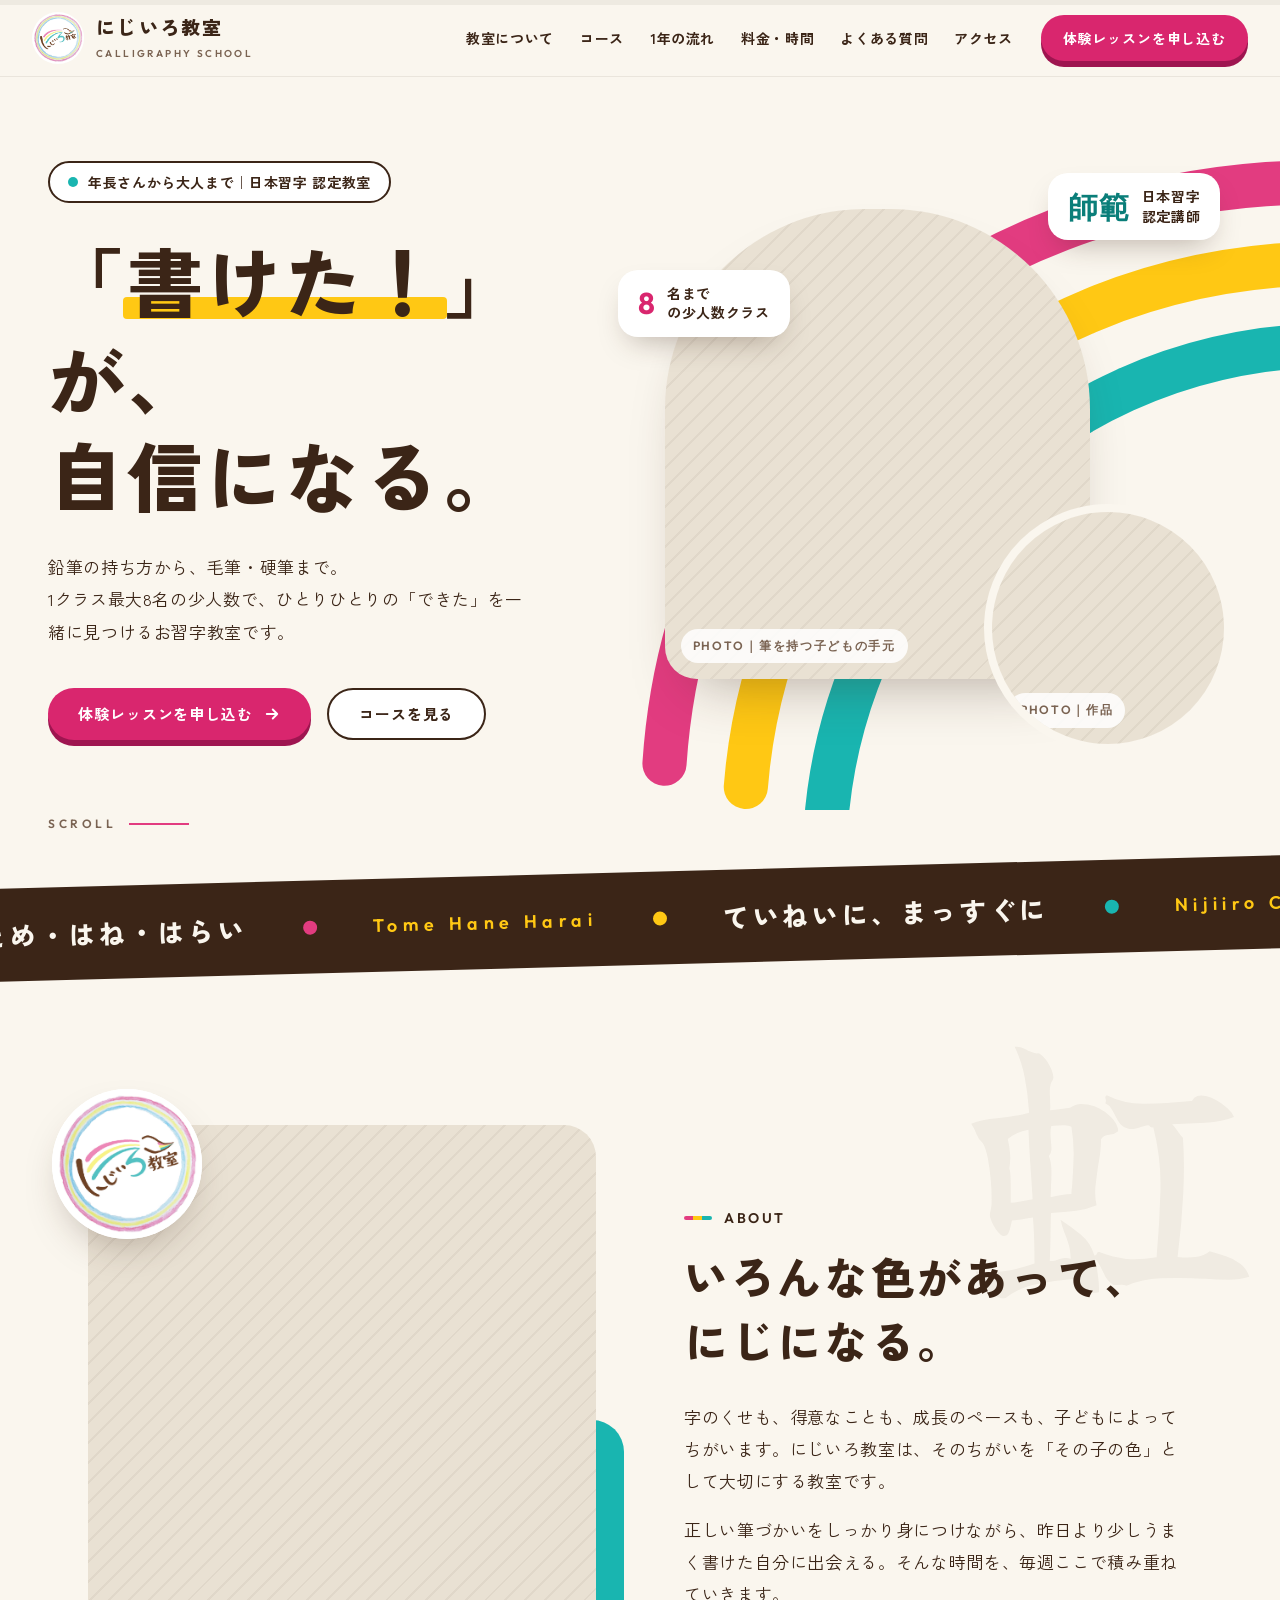
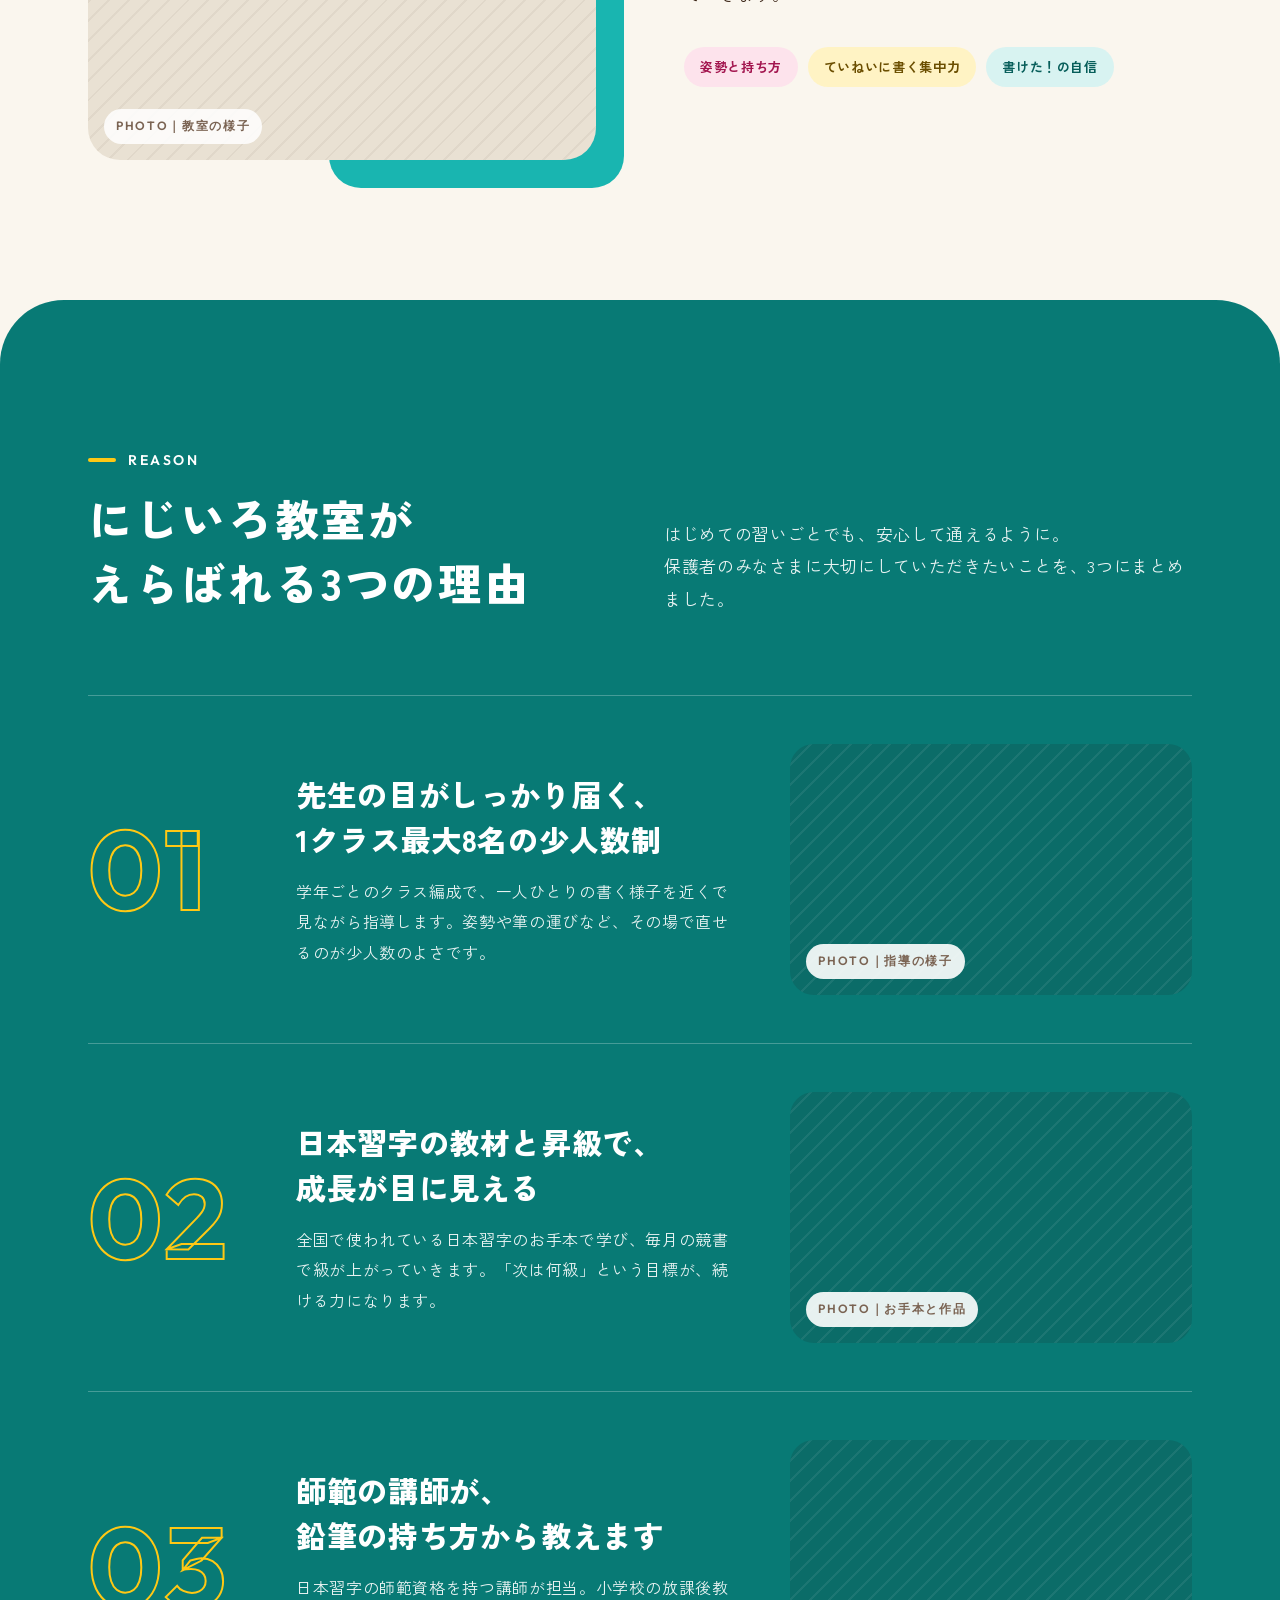
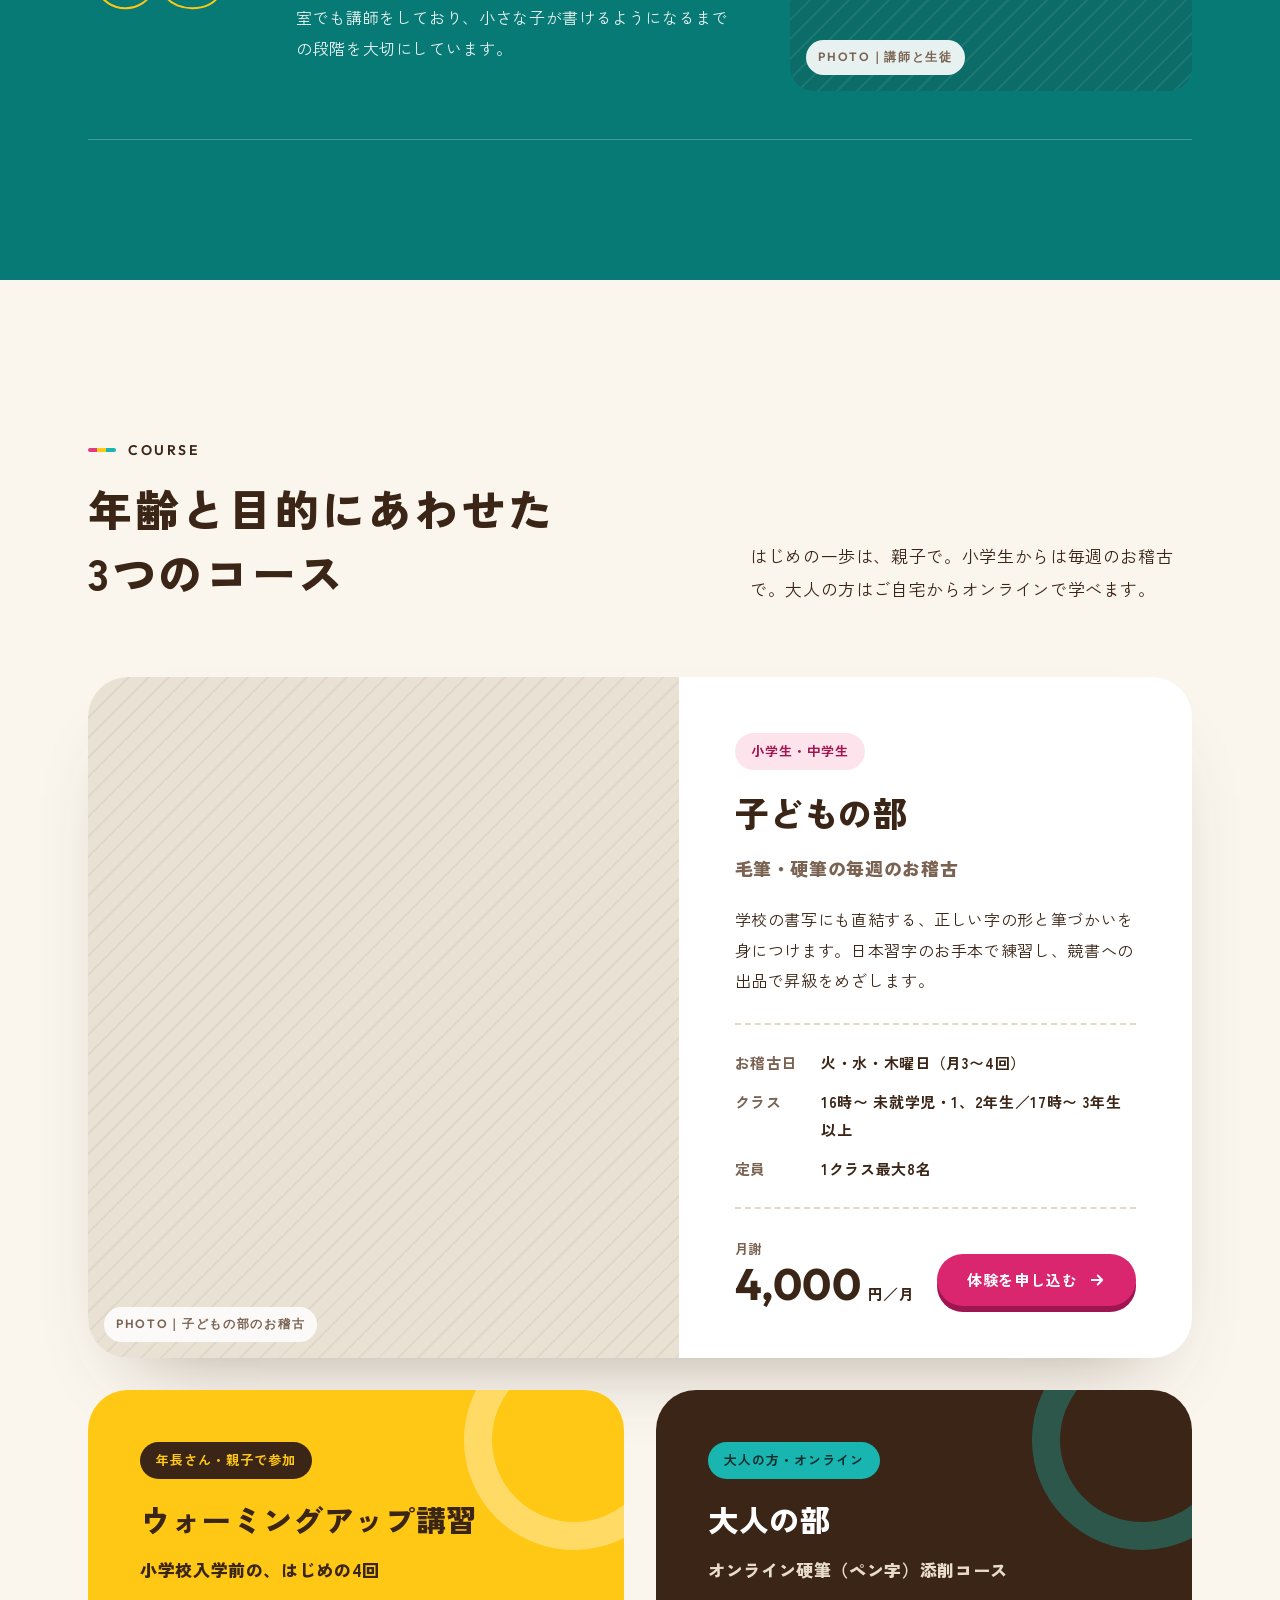
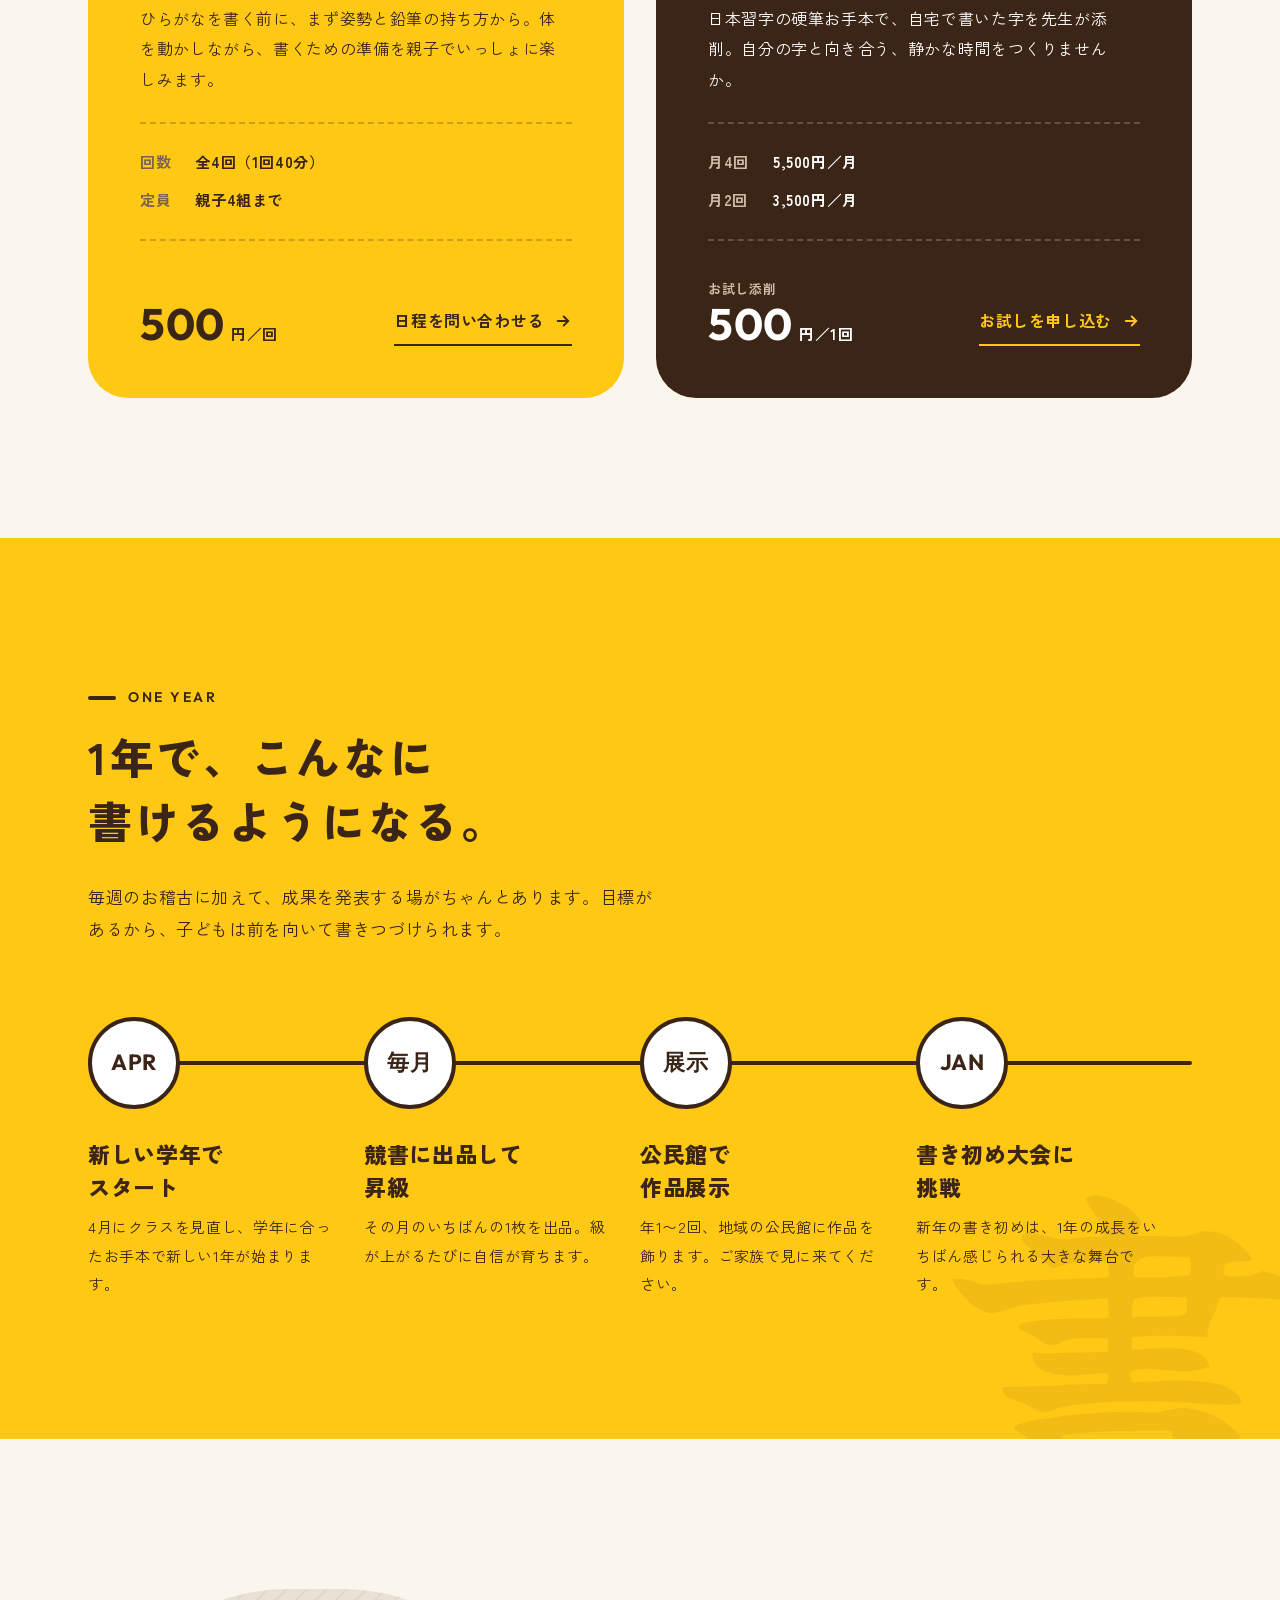
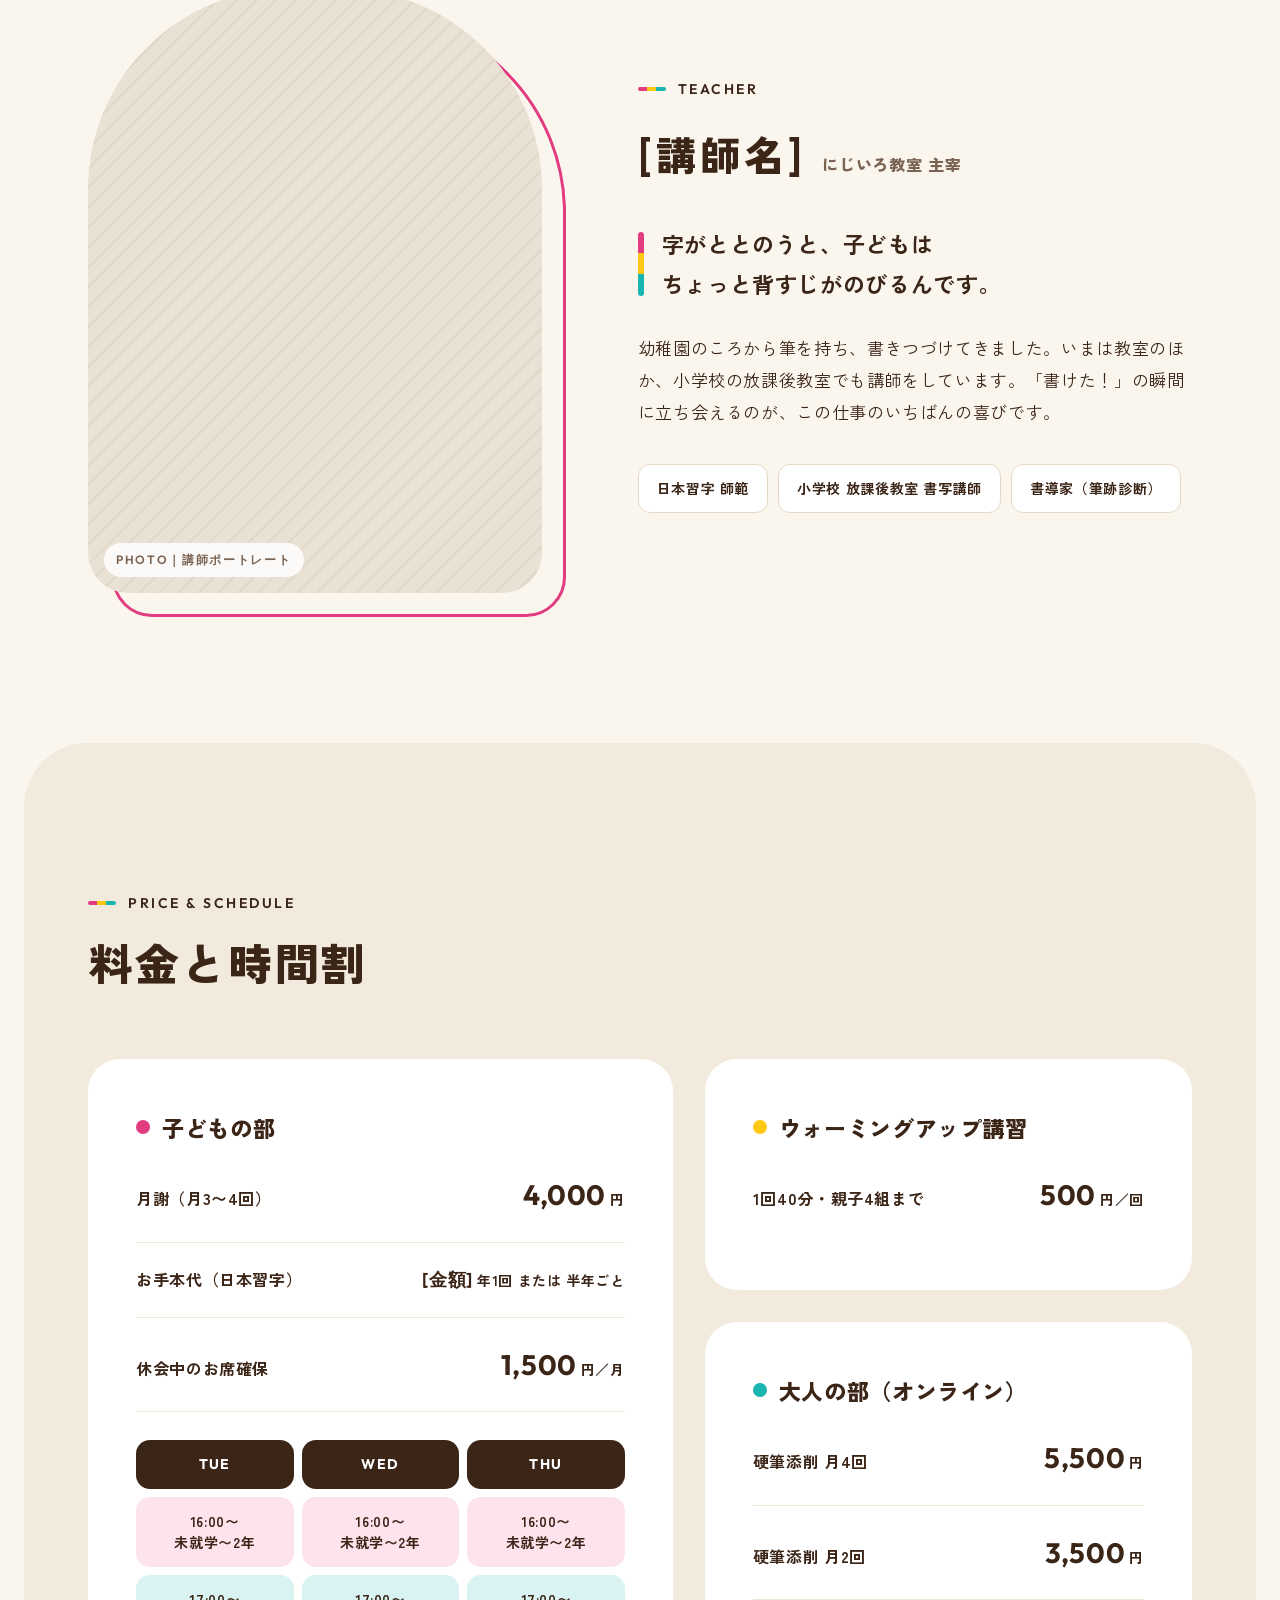
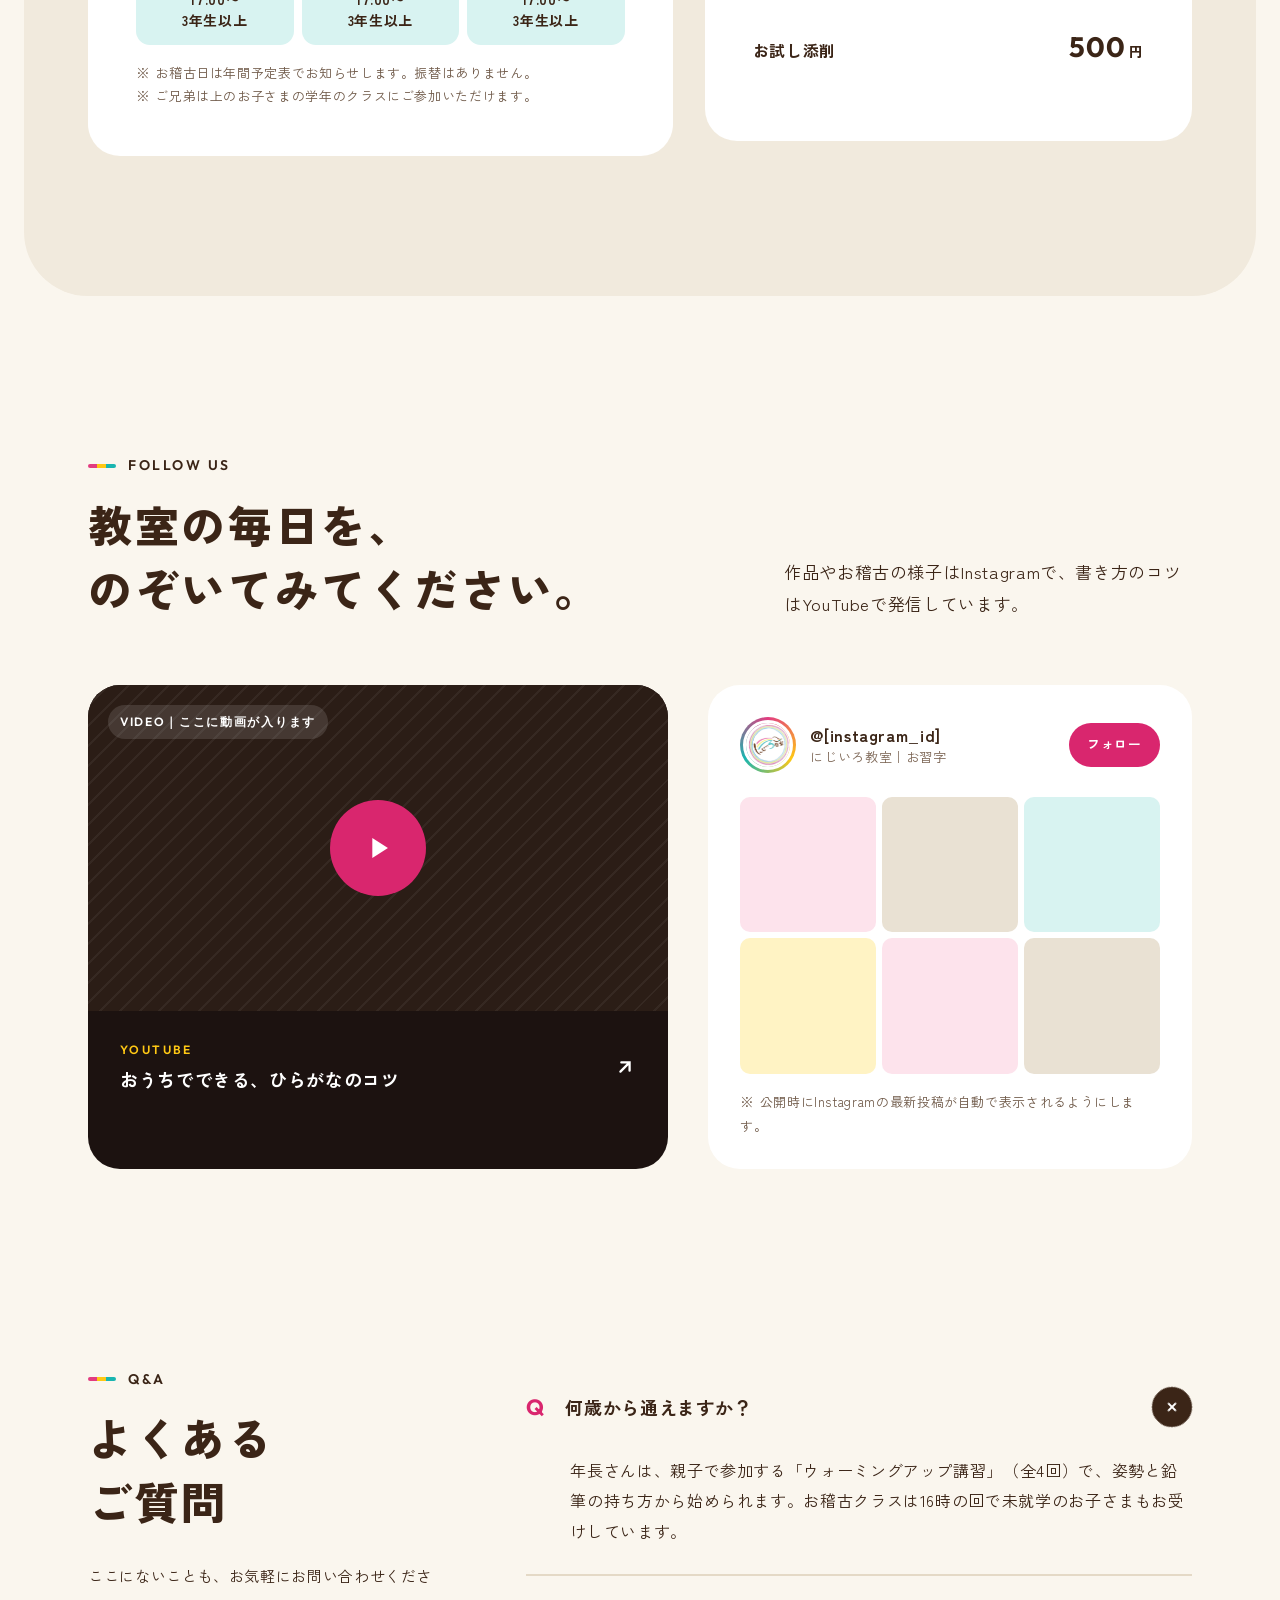
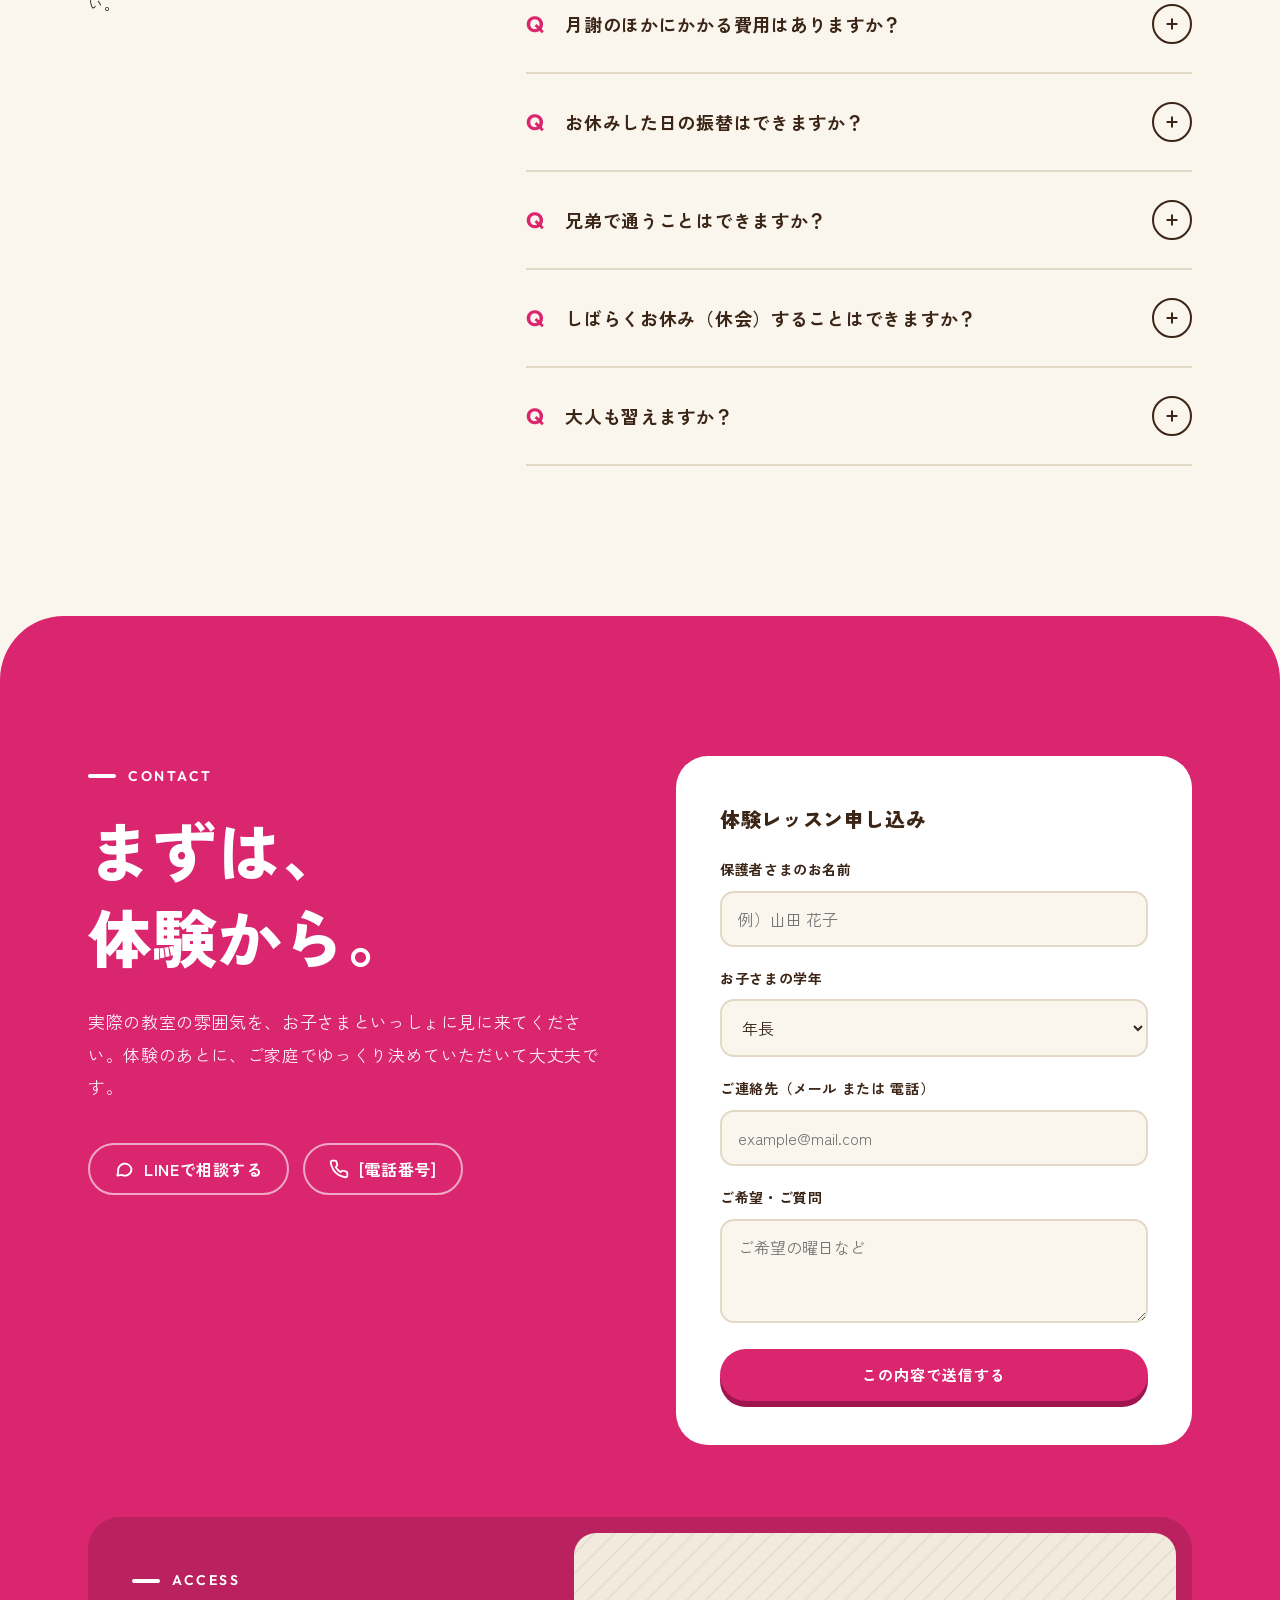
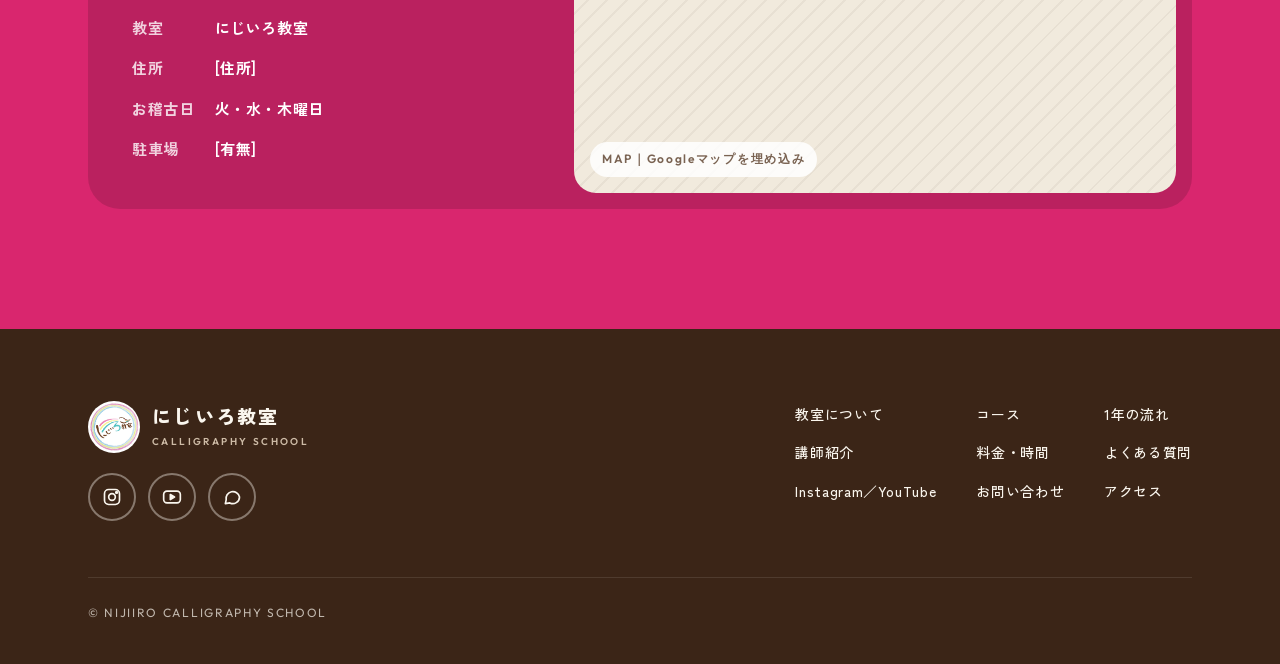
==== v2/index.html @ 97e5cc11 "試作版v2を追加：読み進めると「永」が完成する演出、虹の進捗バー、スマホの追従ボタン Co-Authored-By: Claude Opus 5.5 <noreply@anthropic.com> C" ====
<!doctype html>
<html lang="ja">
<head>
<meta charset="utf-8">
<meta name="viewport" content="width=device-width, initial-scale=1">
<title>にじいろ教室｜少人数のお習字教室（試作版v2）</title>
<meta name="robots" content="noindex">
<meta name="description" content="年長さんから大人まで。1クラス最大8名の少人数で、日本習字の教材を使って学ぶお習字教室です。">
<link rel="icon" href="../logo.jpg">

<link rel="preconnect" href="https://fonts.googleapis.com">
<link href="https://fonts.googleapis.com/css2?family=Zen+Kaku+Gothic+New:wght@400;500;700;900&amp;family=Outfit:wght@500;600;700&amp;family=Yuji+Syuku&amp;display=swap" rel="stylesheet">
<style>
body{margin:0;background:#FAF6EE}
*{box-sizing:border-box}
a{color:#C21F62}a:hover{color:#8E1446}
.site{container-type:inline-size;container-name:site;font-family:"Zen Kaku Gothic New",system-ui,sans-serif;color:#3B2517;background:#FAF6EE;line-height:1.9;letter-spacing:.04em;overflow:hidden}
.wrap{max-width:1200px;margin:0 auto;padding:0 48px}
.en{font-family:"Outfit",sans-serif;font-weight:600;letter-spacing:.18em;text-transform:uppercase;font-size:14px;display:inline-flex;align-items:center;gap:12px}
.en::before{content:"";width:28px;height:4px;border-radius:4px;background:linear-gradient(90deg,#E23C80 0 33%,#FFC814 33% 66%,#19B5B0 66%)}
.h2{font-size:44px;line-height:1.45;font-weight:900;margin:14px 0 0;letter-spacing:.06em}
.lead{font-size:17px;margin:28px 0 0;max-width:34em}
/* header */
.hd{position:sticky;top:0;z-index:20;background:rgba(250,246,238,.92);backdrop-filter:blur(10px);border-bottom:1px solid rgba(59,37,23,.08)}
.hd-in{max-width:1320px;margin:0 auto;padding:12px 32px;display:flex;align-items:center;gap:28px}
.brand{display:flex;align-items:center;gap:12px;text-decoration:none;color:#3B2517}
.brand img{width:52px;height:52px;border-radius:50%;object-fit:cover}
.brand b{font-size:19px;font-weight:900;letter-spacing:.12em;line-height:1.2}
.brand small{display:block;font-family:"Outfit";font-size:10px;letter-spacing:.24em;color:#7A6352;font-weight:600}
.nav{display:flex;gap:26px;margin-left:auto}
.nav a{color:#3B2517;text-decoration:none;font-size:14px;font-weight:700;position:relative;padding:6px 0}
.nav a::after{content:"";position:absolute;left:0;right:0;bottom:0;height:3px;border-radius:3px;background:#E23C80;transform:scaleX(0);transform-origin:left;transition:transform .3s}
.nav a:hover::after{transform:scaleX(1)}
.btn{display:inline-flex;align-items:center;justify-content:center;gap:10px;min-height:52px;padding:0 30px;border-radius:999px;font-weight:700;font-size:15px;text-decoration:none;transition:transform .25s,box-shadow .25s,background .25s;border:0;cursor:pointer;font-family:inherit;letter-spacing:.06em}
.btn svg{transition:transform .25s}
.btn:hover svg{transform:translateX(4px)}
.btn-p{background:#D9266E;color:#fff;box-shadow:0 6px 0 #9E1550}
.btn-p:hover{color:#fff;transform:translateY(2px);box-shadow:0 4px 0 #9E1550}
.btn-o{background:#fff;color:#3B2517;border:2px solid #3B2517}
.btn-o:hover{background:#3B2517;color:#fff}
.btn-y{background:#FFC814;color:#3B2517;box-shadow:0 6px 0 #C99A00}
.btn-y:hover{color:#3B2517;transform:translateY(2px);box-shadow:0 4px 0 #C99A00}
.hd .btn{min-height:46px;padding:0 22px;font-size:14px}
.burger{display:none;width:48px;height:48px;border-radius:50%;border:2px solid #3B2517;background:#fff;align-items:center;justify-content:center;cursor:pointer;margin-left:auto}
.drawer{background:#3B2517;color:#fff;padding:24px 32px 32px;display:flex;flex-direction:column;gap:4px}
.drawer a{color:#fff;text-decoration:none;font-weight:700;font-size:17px;padding:12px 0;border-bottom:1px solid rgba(255,255,255,.15)}
/* hero */
.hero{position:relative;padding:72px 0 120px}
.hero-grid{max-width:1320px;margin:0 auto;padding:0 48px;display:grid;grid-template-columns:minmax(0,1fr) minmax(0,1.1fr);gap:56px;align-items:center}
.kicker{display:inline-flex;align-items:center;gap:10px;background:#fff;border:2px solid #3B2517;border-radius:999px;padding:6px 18px;font-size:14px;font-weight:700}
.dot{width:10px;height:10px;border-radius:50%;background:#19B5B0}
.h1{font-size:76px;line-height:1.28;font-weight:900;margin:28px 0 0;letter-spacing:.04em}
.h1 .m{position:relative;display:inline-block;z-index:0}
.h1 .m::after{content:"";position:absolute;left:-4px;right:-4px;bottom:10px;height:22px;background:#FFC814;z-index:-1;border-radius:4px;transform:scaleX(0);transform-origin:left;animation:mark 1s .6s cubic-bezier(.7,0,.2,1) forwards}
@keyframes mark{to{transform:scaleX(1)}}
.hero-p{font-size:17px;margin:28px 0 0;max-width:28em}
.hero-cta{display:flex;flex-wrap:wrap;gap:16px;margin-top:40px}
.hero-vis{position:relative;aspect-ratio:1/1.02}
.arcs{position:absolute;inset:-6% -14% auto auto;width:118%;z-index:0}
.arcs path{stroke-dasharray:1400;stroke-dashoffset:1400;animation:draw 1.6s cubic-bezier(.6,0,.2,1) forwards}
.arcs path:nth-child(2){animation-delay:.15s}.arcs path:nth-child(3){animation-delay:.3s}
@keyframes draw{to{stroke-dashoffset:0}}
.ph{position:relative;overflow:hidden;background:#E9E1D3;background-image:repeating-linear-gradient(135deg,rgba(59,37,23,.05) 0 2px,transparent 2px 14px);display:flex;align-items:flex-end;justify-content:flex-start}
.ph span{font-family:"Outfit";font-size:12px;letter-spacing:.14em;font-weight:600;color:#7A6352;background:rgba(255,255,255,.85);padding:6px 12px;border-radius:999px;margin:16px}
.ph img{position:absolute;inset:0;width:100%;height:100%;object-fit:cover}
.hero-ph1{position:absolute;left:4%;top:10%;width:72%;height:78%;border-radius:200px 200px 32px 32px;z-index:1;box-shadow:0 30px 60px -30px rgba(59,37,23,.4)}
.hero-ph2{position:absolute;right:0;bottom:0;width:42%;aspect-ratio:1;border-radius:50%;z-index:2;border:8px solid #FAF6EE}
.badge{position:absolute;z-index:3;background:#fff;border-radius:20px;padding:14px 20px;box-shadow:0 14px 30px -12px rgba(59,37,23,.35);display:flex;align-items:center;gap:12px;font-weight:700;font-size:14px;line-height:1.4;animation:float 5s ease-in-out infinite}
.badge b{font-family:"Outfit";font-size:30px;line-height:1;color:#D9266E}
.badge.b2{animation-delay:-2.5s}
.badge.b2 b{color:#0A7E79}
@keyframes float{50%{transform:translateY(-10px)}}
.scroll-cue{position:absolute;left:48px;bottom:36px;font-family:"Outfit";font-size:12px;letter-spacing:.3em;font-weight:600;display:flex;align-items:center;gap:12px;color:#7A6352}
.scroll-cue i{width:60px;height:2px;background:#3B2517;position:relative;overflow:hidden;display:block}
.scroll-cue i::after{content:"";position:absolute;inset:0;background:#E23C80;animation:cue 2s infinite}
@keyframes cue{from{transform:translateX(-100%)}to{transform:translateX(100%)}}
/* ticker */
.ticker{background:#3B2517;color:#FAF6EE;overflow:hidden;padding:22px 0;transform:rotate(-1.5deg);margin:0 -20px;position:relative;z-index:2}
.ticker-in{display:flex;gap:56px;width:max-content;animation:tick 38s linear infinite;font-size:26px;font-weight:900;letter-spacing:.14em;white-space:nowrap;align-items:center}
.ticker-in em{font-style:normal;font-family:"Outfit";font-weight:600;font-size:18px;letter-spacing:.3em;color:#FFC814}
.ticker-in i{width:14px;height:14px;border-radius:50%;display:block}
@keyframes tick{to{transform:translateX(-50%)}}
/* about */
.about{padding:160px 0 140px;position:relative}
.about-grid{display:grid;grid-template-columns:minmax(0,1fr) minmax(0,1fr);gap:88px;align-items:center}
.about-vis{position:relative}
.about-ph{aspect-ratio:4/5;border-radius:32px}
.about-block{position:absolute;right:-28px;bottom:-28px;width:58%;height:58%;border-radius:32px;background:#19B5B0;z-index:-1}
.about-logo{position:absolute;left:-36px;top:-36px;width:150px;height:150px;border-radius:50%;background:#fff;box-shadow:0 18px 40px -16px rgba(59,37,23,.35);overflow:hidden}
.about-logo img{width:100%;height:100%;object-fit:cover}
.bigkanji{position:absolute;right:2%;top:40px;font-family:"Yuji Syuku",serif;font-size:300px;line-height:1;color:rgba(59,37,23,.05);pointer-events:none}
.colors{display:flex;gap:10px;margin-top:36px;flex-wrap:wrap}
.colors span{font-size:13px;font-weight:700;padding:8px 16px;border-radius:999px}
/* reason */
.reason{background:#087A75;color:#fff;padding:140px 0;position:relative;border-radius:64px 64px 0 0}
.reason .en::before{background:#FFC814}
.reason-head{display:grid;grid-template-columns:minmax(0,1fr) minmax(0,1fr);gap:48px;align-items:end}
.rlist{margin-top:80px;display:flex;flex-direction:column}
.ritem{display:grid;grid-template-columns:160px minmax(0,1fr) minmax(0,.9fr);gap:48px;align-items:center;padding:48px 0;border-top:1px solid rgba(255,255,255,.25);transition:background .3s}
.ritem:last-child{border-bottom:1px solid rgba(255,255,255,.25)}
.rnum{font-family:"Outfit";font-weight:700;font-size:112px;line-height:1;color:transparent;-webkit-text-stroke:2px #FFC814}
.ritem h3{font-size:30px;line-height:1.5;margin:0;font-weight:900}
.ritem p{margin:0;font-size:16px;color:rgba(255,255,255,.9)}
.rph{aspect-ratio:16/10;border-radius:24px;background-color:#0B6C68;background-image:repeating-linear-gradient(135deg,rgba(255,255,255,.07) 0 2px,transparent 2px 14px)}
.rph span{background:rgba(255,255,255,.9)}
/* course */
.course{padding:150px 0 140px}
.course-head{display:flex;justify-content:space-between;align-items:flex-end;gap:40px;flex-wrap:wrap}
.cfeat{margin-top:72px;display:grid;grid-template-columns:minmax(0,1.15fr) minmax(0,1fr);background:#fff;border-radius:40px;overflow:hidden;box-shadow:0 40px 80px -50px rgba(59,37,23,.45)}
.cfeat .ph{min-height:520px}
.cbody{padding:56px 56px 52px;display:flex;flex-direction:column}
.tag{display:inline-flex;align-self:flex-start;font-size:13px;font-weight:700;padding:6px 16px;border-radius:999px;letter-spacing:.08em}
.cbody h3{font-size:34px;line-height:1.45;font-weight:900;margin:18px 0 0}
.cbody p{margin:18px 0 0;font-size:16px}
.spec{margin:28px 0 0;display:grid;grid-template-columns:auto 1fr;gap:10px 24px;font-size:15px;padding:24px 0;border-top:2px dashed #E4D9C6;border-bottom:2px dashed #E4D9C6}
.spec dt{font-weight:700;color:#7A6352}
.spec dd{margin:0;font-weight:700}
.price{font-family:"Outfit";font-size:44px;font-weight:700;line-height:1}
.price small{font-family:"Zen Kaku Gothic New";font-size:15px;font-weight:700;margin-left:6px}
.csub{margin-top:32px;display:grid;grid-template-columns:minmax(0,1fr) minmax(0,1fr);gap:32px}
.ccard{border-radius:40px;padding:52px;position:relative;overflow:hidden;display:flex;flex-direction:column;transition:transform .35s}
.ccard:hover{transform:translateY(-6px)}
.ccard h3{font-size:30px;line-height:1.5;font-weight:900;margin:18px 0 0}
.ccard p{margin:16px 0 0;font-size:16px}
.ccard .row{display:flex;align-items:flex-end;justify-content:space-between;gap:20px;margin-top:auto;padding-top:36px;flex-wrap:wrap}
.cy{background:#FFC814;color:#3B2517}
.cb{background:#3B2517;color:#fff}
.circ{position:absolute;right:-60px;top:-60px;width:220px;height:220px;border-radius:50%;border:28px solid rgba(255,255,255,.35)}
.cb .circ{border-color:rgba(25,181,176,.35)}
.link{font-weight:700;text-decoration:none;display:inline-flex;align-items:center;gap:10px;border-bottom:2px solid currentColor;padding-bottom:4px;min-height:44px}
/* year */
.year{background:#FFC814;padding:140px 0;position:relative;overflow:hidden}
.year .en::before{background:#3B2517}
.yrow{margin-top:72px;display:grid;grid-template-columns:repeat(4,minmax(0,1fr));gap:0;position:relative}
.yrow::before{content:"";position:absolute;left:0;right:0;top:44px;height:4px;background:#3B2517;border-radius:4px}
.ystep{padding-right:32px;position:relative}
.ymark{width:92px;height:92px;border-radius:50%;background:#fff;border:4px solid #3B2517;display:flex;align-items:center;justify-content:center;font-family:"Outfit";font-weight:700;font-size:22px;position:relative;z-index:1;transition:transform .3s}
.ystep:hover .ymark{transform:scale(1.08) rotate(-6deg)}
.ystep h3{font-size:22px;font-weight:900;margin:28px 0 0;line-height:1.5}
.ystep p{font-size:15px;margin:10px 0 0}
.yk{position:absolute;right:-30px;bottom:-80px;font-family:"Yuji Syuku",serif;font-size:360px;line-height:1;color:rgba(59,37,23,.07);pointer-events:none}
/* teacher */
.teacher{padding:150px 0}
.tgrid{display:grid;grid-template-columns:minmax(0,.9fr) minmax(0,1.1fr);gap:96px;align-items:center}
.tph{aspect-ratio:3/4;border-radius:200px 200px 40px 40px}
.tframe{position:relative}
.tframe::before{content:"";position:absolute;inset:24px -24px -24px 24px;border-radius:200px 200px 40px 40px;border:3px solid #E23C80;z-index:-1}
.tname{font-size:40px;font-weight:900;margin:14px 0 0;letter-spacing:.1em}
.tname small{font-size:16px;margin-left:16px;color:#7A6352;letter-spacing:.06em}
.quote{font-size:22px;line-height:1.8;font-weight:700;margin:32px 0 0;padding-left:24px;border-left:0;position:relative}
.quote::before{content:"";position:absolute;left:0;top:8px;bottom:8px;width:6px;border-radius:6px;background:linear-gradient(#E23C80 0 33%,#FFC814 33% 66%,#19B5B0 66%)}
.creds{list-style:none;padding:0;margin:36px 0 0;display:flex;flex-wrap:wrap;gap:10px}
.creds li{font-size:14px;font-weight:700;padding:10px 18px;border-radius:12px;background:#fff;border:1px solid #E4D9C6}
/* price */
.price-sec{background:#F1EADD;padding:140px 0;border-radius:64px}
.ptable{margin-top:64px;display:grid;grid-template-columns:minmax(0,1.2fr) minmax(0,1fr);gap:32px}
.pbox{background:#fff;border-radius:32px;padding:48px}
.pbox h3{font-size:22px;font-weight:900;margin:0;display:flex;align-items:center;gap:12px}
.pbox h3 i{width:14px;height:14px;border-radius:50%;display:block}
.prow{display:flex;justify-content:space-between;align-items:baseline;gap:16px;padding:20px 0;border-bottom:1px solid #EEE5D6;font-weight:700;flex-wrap:wrap}
.prow:last-of-type{border-bottom:0}
.prow .v{font-family:"Outfit";font-size:28px;font-weight:700}
.prow .v small{font-family:"Zen Kaku Gothic New";font-size:14px;margin-left:4px}
.note{font-size:13px;color:#6E5847;margin:16px 0 0;line-height:1.8}
.sched{margin-top:28px;display:grid;grid-template-columns:repeat(3,minmax(0,1fr));gap:8px;text-align:center;font-weight:700}
.sched div{padding:14px 6px;border-radius:14px;font-size:14px;line-height:1.5}
.sched .d{background:#3B2517;color:#fff;font-family:"Outfit";letter-spacing:.1em}
.sched .s1{background:#FDE3EC}
.sched .s2{background:#D8F3F1}
/* sns */
.sns{padding:150px 0;position:relative}
.sns-grid{margin-top:64px;display:grid;grid-template-columns:minmax(0,1.2fr) minmax(0,1fr);gap:40px;align-items:stretch}
.yt{border-radius:32px;overflow:hidden;background:#1C1210;color:#fff;display:flex;flex-direction:column;text-decoration:none}
.yt:hover{color:#fff}
.yt-vid{position:relative;aspect-ratio:16/9;background:#2B1D16;background-image:repeating-linear-gradient(135deg,rgba(255,255,255,.05) 0 2px,transparent 2px 14px);display:flex;align-items:center;justify-content:center}
.play{width:96px;height:96px;border-radius:50%;background:#D9266E;display:flex;align-items:center;justify-content:center;transition:transform .3s}
.yt:hover .play{transform:scale(1.1)}
.yt-meta{padding:28px 32px;display:flex;justify-content:space-between;align-items:center;gap:16px}
.yt-meta b{font-size:18px}
.ig{background:#fff;border-radius:32px;padding:32px;display:flex;flex-direction:column}
.ig-top{display:flex;align-items:center;gap:14px}
.ig-av{width:56px;height:56px;border-radius:50%;padding:3px;background:conic-gradient(#E23C80,#FFC814,#19B5B0,#E23C80)}
.ig-av img{width:100%;height:100%;border-radius:50%;border:3px solid #fff;object-fit:cover;display:block}
.ig-tiles{margin-top:24px;display:grid;grid-template-columns:repeat(3,minmax(0,1fr));gap:6px}
.ig-tiles a{aspect-ratio:1;border-radius:10px;display:block;transition:opacity .25s,transform .25s}
.ig-tiles a:hover{opacity:.8;transform:scale(.97)}
/* faq */
.faq{padding:40px 0 150px}
.fgrid{display:grid;grid-template-columns:minmax(0,.7fr) minmax(0,1.3fr);gap:80px;align-items:start}
.fitem{border-bottom:2px solid #E4D9C6}
.fq{width:100%;background:none;border:0;padding:28px 0;display:flex;align-items:center;gap:20px;text-align:left;font-family:inherit;font-size:18px;font-weight:700;color:#3B2517;cursor:pointer;letter-spacing:.04em;line-height:1.6}
.fq:hover{color:#C21F62}
.fq .q{font-family:"Outfit";font-weight:700;font-size:22px;color:#D9266E;flex:none}
.fq .pm{margin-left:auto;flex:none;width:40px;height:40px;border-radius:50%;border:2px solid #3B2517;display:flex;align-items:center;justify-content:center;transition:transform .3s}
.fq .pm.on{transform:rotate(45deg);background:#3B2517}
.fa{padding:0 0 28px 44px;font-size:16px;margin:0}
/* contact */
.contact{background:#D9266E;color:#fff;padding:140px 0 120px;border-radius:64px 64px 0 0;position:relative;overflow:hidden}
.contact .en::before{background:#fff}
.cgrid{display:grid;grid-template-columns:minmax(0,1fr) minmax(0,1fr);gap:72px;align-items:start}
.bigcta{font-size:64px;line-height:1.35;font-weight:900;margin:16px 0 0}
.form{background:#fff;color:#3B2517;border-radius:32px;padding:44px;display:flex;flex-direction:column;gap:18px}
.form label{font-size:14px;font-weight:700;display:flex;flex-direction:column;gap:8px}
.form input,.form select,.form textarea{font-family:inherit;font-size:16px;padding:14px 16px;border-radius:14px;border:2px solid #E4D9C6;background:#FAF6EE;color:#3B2517;min-height:52px}
.form input:focus,.form select:focus,.form textarea:focus{outline:none;border-color:#19B5B0}
.form .btn{width:100%;margin-top:8px}
.alt{display:flex;flex-wrap:wrap;gap:14px;margin-top:40px}
.alt a{display:inline-flex;align-items:center;gap:10px;color:#fff;text-decoration:none;font-weight:700;border:2px solid rgba(255,255,255,.6);border-radius:999px;padding:0 24px;min-height:52px;transition:background .25s}
.alt a:hover{background:rgba(255,255,255,.15);color:#fff}
.access{margin-top:72px;display:grid;grid-template-columns:minmax(0,1fr) minmax(0,1.4fr);gap:40px;align-items:stretch;background:rgba(0,0,0,.14);border-radius:32px;padding:16px}
.access .info{padding:28px}
.access dl{margin:0;display:grid;grid-template-columns:auto 1fr;gap:12px 20px;font-size:15px}
.access dt{font-weight:700;opacity:.8}.access dd{margin:0;font-weight:700}
.map{border-radius:22px;min-height:260px;background-color:#F1EADD}
/* footer */
.ft{background:#3B2517;color:#FAF6EE;padding:72px 0 40px}
.ft-grid{display:flex;justify-content:space-between;gap:40px;flex-wrap:wrap;align-items:flex-start}
.ft nav{display:grid;grid-template-columns:repeat(3,auto);gap:12px 40px}
.ft nav a{color:#FAF6EE;text-decoration:none;font-size:14px;font-weight:500}
.ft nav a:hover{color:#FFC814}
.soc{display:flex;gap:12px;margin-top:20px}
.soc a{width:48px;height:48px;border-radius:50%;border:2px solid rgba(250,246,238,.4);display:flex;align-items:center;justify-content:center;color:#FAF6EE;transition:background .25s}
.soc a:hover{background:#D9266E;border-color:#D9266E;color:#fff}
.copy{margin-top:56px;padding-top:24px;border-top:1px solid rgba(250,246,238,.15);font-family:"Outfit";font-size:12px;letter-spacing:.14em;opacity:.7}
/* scroll reveal */
@supports (animation-timeline: view()){
.rv{animation:rv both cubic-bezier(.2,.7,.2,1);animation-timeline:view();animation-range:entry 0% entry 40%}
@keyframes rv{from{opacity:0;transform:translateY(48px)}to{opacity:1;transform:none}}
}
/* responsive (container) */
@container site (max-width: 1080px){
.nav{display:none}
.burger{display:flex}
.hd .btn-p{display:none}
.h1{font-size:60px}
.ritem{grid-template-columns:110px minmax(0,1fr);gap:24px 32px}
.ritem .rph{grid-column:2}
.rnum{font-size:80px}
}
@container site (min-width: 1081px){.drawer{display:none}}
@container site (max-width: 760px){
.wrap{padding:0 22px}
.hd-in{padding:10px 18px;gap:14px}
.brand img{width:44px;height:44px}
.brand b{font-size:16px}
.hd .btn-p{display:none}
.hero{padding:36px 0 96px}
.hero-grid{grid-template-columns:1fr;padding:0 22px;gap:40px}
.h1{font-size:42px;margin-top:20px}
.h1 .m::after{height:14px;bottom:6px}
.hero-p{font-size:15px}
.hero-cta .btn{width:100%}
.hero-vis{order:-1;margin:0 8px}
.badge{padding:10px 14px;font-size:12px}
.badge b{font-size:22px}
.scroll-cue{display:none}
.ticker-in{font-size:18px;gap:32px}
.h2{font-size:30px}
.lead{font-size:15px}
.about{padding:96px 0 88px}
.about-grid,.reason-head,.tgrid,.fgrid,.cgrid,.ptable,.sns-grid,.access,.csub,.cfeat{grid-template-columns:1fr;gap:40px}
.about-logo{width:100px;height:100px;left:-10px;top:-24px}
.about-block{right:-12px;bottom:-12px}
.bigkanji{font-size:180px}
.reason,.course,.year,.teacher,.price-sec,.sns,.contact{padding:96px 0}
.reason,.contact{border-radius:36px 36px 0 0}
.price-sec{border-radius:36px}
.rlist{margin-top:48px}
.ritem{grid-template-columns:1fr;gap:16px;padding:36px 0}
.ritem .rph{grid-column:auto}
.rnum{font-size:64px}
.ritem h3{font-size:22px}
.cfeat{margin-top:48px;border-radius:28px;gap:0}
.cfeat .ph{min-height:240px}
.cbody,.ccard{padding:32px 26px}
.cbody h3,.ccard h3{font-size:24px}
.ccard{border-radius:28px}
.price{font-size:36px}
.yrow{grid-template-columns:1fr;gap:28px;margin-top:48px}
.yrow::before{left:44px;right:auto;top:0;bottom:0;width:4px;height:auto}
.ystep{display:grid;grid-template-columns:92px 1fr;gap:4px 20px;padding:0}
.ystep h3{margin:6px 0 0;font-size:19px}
.ystep p{grid-column:2}
.ymark{grid-row:span 2}
.yk{font-size:200px}
.tframe{margin:0 18px}
.tname{font-size:30px}
.quote{font-size:18px}
.pbox{padding:30px 24px;border-radius:24px}
.prow .v{font-size:24px}
.faq{padding:24px 0 96px}
.fq{font-size:16px;padding:22px 0}
.fa{padding-left:0}
.bigcta{font-size:40px}
.form{padding:28px 22px;border-radius:24px}
.access{padding:10px;border-radius:24px}
.access .info{padding:18px}
.ft nav{grid-template-columns:repeat(2,auto)}
}
</style>
<style>
.fq{list-style:none}.fq::-webkit-details-marker{display:none}
.fq .pm{color:#3B2517}
details[open] .fq .pm{transform:rotate(45deg);background:#3B2517;color:#fff}
html{scroll-behavior:smooth;scroll-padding-top:90px}
</style>
<style>
/* v2: 読み進める工夫 */
.prog{position:fixed;left:0;top:0;height:5px;width:100%;z-index:100;pointer-events:none;background:rgba(59,37,23,.06)}
.prog i{display:block;height:100%;width:0;background:linear-gradient(90deg,#E23C80 0 33.3%,#FFC814 33.3% 66.6%,#19B5B0 66.6%);background-size:100vw 100%;border-radius:0 4px 4px 0}
.ei{position:fixed;right:24px;bottom:24px;z-index:90;width:210px;background:#fff;border-radius:28px;padding:18px 18px 20px;box-shadow:0 24px 50px -20px rgba(59,37,23,.45);border:2px solid #3B2517;text-align:center;font-family:"Zen Kaku Gothic New",sans-serif;color:#3B2517;transition:transform .4s,opacity .4s}
.ei.hide{opacity:0;transform:translateY(30px);pointer-events:none}
.ei-svg{width:120px;height:120px;display:block;margin:0 auto;background:
 linear-gradient(#F1E7D6,#F1E7D6) 50% 0/1px 100% no-repeat,linear-gradient(#F1E7D6,#F1E7D6) 0 50%/100% 1px no-repeat,#FBF8F1;border-radius:12px}
.ei-svg .g{stroke:#EDE4D3}
.ei-svg .s{stroke:#3B2517;stroke-dasharray:1;stroke-dashoffset:1}
.ei-t{font-size:13px;font-weight:700;margin-top:10px;line-height:1.5}
.ei-n{font-family:"Outfit",sans-serif;font-weight:700;color:#D9266E}
.ei-done{display:none}
.ei.done .ei-on{display:none}
.ei.done .ei-done{display:block}
.ei.done{border-color:#D9266E;animation:pop .6s}
@keyframes pop{40%{transform:scale(1.08)}}
.ei .btn{min-height:44px;padding:0 16px;font-size:13px;margin-top:10px;width:100%;box-shadow:0 4px 0 #9E1550}
.mbar{display:none}
@media (max-width:760px){
 .ei{display:none}
 .mbar{display:flex;position:fixed;left:10px;right:10px;bottom:10px;z-index:90;background:#3B2517;color:#fff;border-radius:20px;padding:8px 8px 8px 10px;align-items:center;gap:10px;box-shadow:0 16px 30px -12px rgba(0,0,0,.45);transition:transform .4s}
 .mbar.hide{transform:translateY(130%)}
 .mbar svg{width:46px;height:46px;flex:none;background:#FBF8F1;border-radius:10px}
 .mbar .s{stroke:#3B2517;stroke-dasharray:1;stroke-dashoffset:1}
 .mbar .g{stroke:#EDE4D3}
 .mbar-t{font-size:12px;font-weight:700;line-height:1.4;flex:1}
 .mbar-t b{color:#FFC814;font-family:"Outfit"}
 .mbar .btn{min-height:46px;padding:0 16px;font-size:13px;box-shadow:none;flex:none}
 .ft{padding-bottom:110px}
}
</style>
</head>
<body>
<div class="site">

<header class="hd">
  <div class="hd-in">
    <a class="brand" href="#top">
      <img src="../logo.jpg" alt="にじいろ教室 ロゴ">
      <span><b>にじいろ教室</b><small>CALLIGRAPHY SCHOOL</small></span>
    </a>
    <nav class="nav" aria-label="メインメニュー">
      <a href="#about">教室について</a>
      <a href="#course">コース</a>
      <a href="#year">1年の流れ</a>
      <a href="#price">料金・時間</a>
      <a href="#faq">よくある質問</a>
      <a href="#contact">アクセス</a>
    </nav>
    <a class="btn btn-p" href="#contact">体験レッスンを申し込む</a>
    <button class="burger" type="button" aria-label="メニューを開く" aria-expanded="false" id="burger"><svg width="20" height="20" viewBox="0 0 24 24" fill="none" stroke="#3B2517" stroke-width="2.5" stroke-linecap="round" aria-hidden="true"><path d="M4 7h16M4 12h16M4 17h10"></path></svg></button>
  </div>
  
    <nav class="drawer" id="drawer" hidden aria-label="スマートフォン用メニュー">
      <a href="#about">教室について</a>
      <a href="#course">コース</a>
      <a href="#year">1年の流れ</a>
      <a href="#price">料金・時間</a>
      <a href="#faq">よくある質問</a>
      <a href="#contact">アクセス・お問い合わせ</a>
      <a class="btn btn-y" href="#contact" style="margin-top: 20px; border: 0; padding: 0 30px">体験レッスンを申し込む</a>
    </nav>
  
</header>

<!-- HERO -->
<section class="hero" id="top">
  <div class="hero-grid">
    <div>
      <span class="kicker"><i class="dot"></i>年長さんから大人まで｜日本習字 認定教室</span>
      <h1 class="h1">「<span class="m">書けた！</span>」が、<br>自信になる。</h1>
      <p class="hero-p">鉛筆の持ち方から、毛筆・硬筆まで。<br>1クラス最大8名の少人数で、ひとりひとりの「できた」を一緒に見つけるお習字教室です。</p>
      <div class="hero-cta">
        <a class="btn btn-p" href="#contact">体験レッスンを申し込む<svg width="18" height="18" viewBox="0 0 24 24" fill="none" stroke="currentColor" stroke-width="2.5" stroke-linecap="round" stroke-linejoin="round" aria-hidden="true"><path d="M5 12h14M13 6l6 6-6 6"></path></svg></a>
        <a class="btn btn-o" href="#course">コースを見る</a>
      </div>
    </div>
    <div class="hero-vis">
      <svg class="arcs" viewBox="0 0 600 600" fill="none" aria-hidden="true">
        <path d="M40 560 C 60 260, 300 70, 580 60" stroke="#E23C80" stroke-width="38" stroke-linecap="round"></path>
        <path d="M110 580 C 130 330, 330 140, 590 130" stroke="#FFC814" stroke-width="38" stroke-linecap="round"></path>
        <path d="M180 600 C 200 400, 360 210, 600 200" stroke="#19B5B0" stroke-width="38" stroke-linecap="round"></path>
      </svg>
      <div class="ph hero-ph1"><span>PHOTO｜筆を持つ子どもの手元</span></div>
      <div class="ph hero-ph2"><span>PHOTO｜作品</span></div>
      <div class="badge" style="left: -4%; top: 20%"><b>8</b>名まで<br>の少人数クラス</div>
      <div class="badge b2" style="right: 2%; top: 4%"><b>師範</b>日本習字<br>認定講師</div>
    </div>
  </div>
  <div class="scroll-cue">SCROLL<i></i></div>
</section>

<div class="ticker" aria-hidden="true">
  <div class="ticker-in">
    <span>とめ・はね・はらい</span><i style="background: #E23C80"></i><em>Tome Hane Harai</em><i style="background: #FFC814"></i>
    <span>ていねいに、まっすぐに</span><i style="background: #19B5B0"></i><em>Nijiiro Calligraphy</em><i style="background: #E23C80"></i>
    <span>とめ・はね・はらい</span><i style="background: #FFC814"></i><em>Tome Hane Harai</em><i style="background: #19B5B0"></i>
    <span>ていねいに、まっすぐに</span><i style="background: #E23C80"></i><em>Nijiiro Calligraphy</em><i style="background: #FFC814"></i>
  </div>
</div>

<!-- ABOUT -->
<section class="about" id="about">
  <div class="bigkanji" aria-hidden="true">虹</div>
  <div class="wrap about-grid">
    <div class="about-vis rv">
      <div class="ph about-ph"><span>PHOTO｜教室の様子</span></div>
      <div class="about-block"></div>
      <div class="about-logo"><img src="../logo.jpg" alt="にじいろ教室 ロゴ"></div>
    </div>
    <div class="rv">
      <span class="en">About</span>
      <h2 class="h2">いろんな色があって、<br>にじになる。</h2>
      <p class="lead">字のくせも、得意なことも、成長のペースも、子どもによってちがいます。にじいろ教室は、そのちがいを「その子の色」として大切にする教室です。</p>
      <p class="lead" style="margin-top: 16px">正しい筆づかいをしっかり身につけながら、昨日より少しうまく書けた自分に出会える。そんな時間を、毎週ここで積み重ねていきます。</p>
      <div class="colors">
        <span style="background: #FDE3EC; color: #A3164F">姿勢と持ち方</span>
        <span style="background: #FFF3C4; color: #6B4E00">ていねいに書く集中力</span>
        <span style="background: #D8F3F1; color: #075E5A">書けた！の自信</span>
      </div>
    </div>
  </div>
</section>

<!-- REASON -->
<section class="reason" id="reason">
  <div class="wrap">
    <div class="reason-head rv">
      <div>
        <span class="en">Reason</span>
        <h2 class="h2">にじいろ教室が<br>えらばれる3つの理由</h2>
      </div>
      <p class="lead" style="color: rgba(255,255,255,.9); margin: 0">はじめての習いごとでも、安心して通えるように。<br>保護者のみなさまに大切にしていただきたいことを、3つにまとめました。</p>
    </div>
    <div class="rlist">
      <div class="ritem rv">
        <div class="rnum">01</div>
        <div>
          <h3>先生の目がしっかり届く、<br>1クラス最大8名の少人数制</h3>
          <p style="margin-top: 14px">学年ごとのクラス編成で、一人ひとりの書く様子を近くで見ながら指導します。姿勢や筆の運びなど、その場で直せるのが少人数のよさです。</p>
        </div>
        <div class="ph rph"><span>PHOTO｜指導の様子</span></div>
      </div>
      <div class="ritem rv">
        <div class="rnum">02</div>
        <div>
          <h3>日本習字の教材と昇級で、<br>成長が目に見える</h3>
          <p style="margin-top: 14px">全国で使われている日本習字のお手本で学び、毎月の競書で級が上がっていきます。「次は何級」という目標が、続ける力になります。</p>
        </div>
        <div class="ph rph"><span>PHOTO｜お手本と作品</span></div>
      </div>
      <div class="ritem rv">
        <div class="rnum">03</div>
        <div>
          <h3>師範の講師が、<br>鉛筆の持ち方から教えます</h3>
          <p style="margin-top: 14px">日本習字の師範資格を持つ講師が担当。小学校の放課後教室でも講師をしており、小さな子が書けるようになるまでの段階を大切にしています。</p>
        </div>
        <div class="ph rph"><span>PHOTO｜講師と生徒</span></div>
      </div>
    </div>
  </div>
</section>

<!-- COURSE -->
<section class="course" id="course">
  <div class="wrap">
    <div class="course-head rv">
      <div>
        <span class="en">Course</span>
        <h2 class="h2">年齢と目的にあわせた<br>3つのコース</h2>
      </div>
      <p class="lead" style="margin: 0; max-width: 26em">はじめの一歩は、親子で。小学生からは毎週のお稽古で。大人の方はご自宅からオンラインで学べます。</p>
    </div>

    <article class="cfeat rv">
      <div class="ph"><span>PHOTO｜子どもの部のお稽古</span></div>
      <div class="cbody">
        <span class="tag" style="background: #FDE3EC; color: #A3164F">小学生・中学生</span>
        <h3>子どもの部<br><span style="font-size: 18px; color: #7A6352">毛筆・硬筆の毎週のお稽古</span></h3>
        <p>学校の書写にも直結する、正しい字の形と筆づかいを身につけます。日本習字のお手本で練習し、競書への出品で昇級をめざします。</p>
        <dl class="spec">
          <dt>お稽古日</dt><dd>火・水・木曜日（月3〜4回）</dd>
          <dt>クラス</dt><dd>16時〜 未就学児・1、2年生／17時〜 3年生以上</dd>
          <dt>定員</dt><dd>1クラス最大8名</dd>
        </dl>
        <div style="display: flex; align-items: flex-end; justify-content: space-between; gap: 20px; margin-top: 28px; flex-wrap: wrap">
          <div><div style="font-size: 13px; font-weight: 700; color: #7A6352">月謝</div><div class="price">4,000<small>円／月</small></div></div>
          <a class="btn btn-p" href="#contact">体験を申し込む<svg width="18" height="18" viewBox="0 0 24 24" fill="none" stroke="currentColor" stroke-width="2.5" stroke-linecap="round" stroke-linejoin="round" aria-hidden="true"><path d="M5 12h14M13 6l6 6-6 6"></path></svg></a>
        </div>
      </div>
    </article>

    <div class="csub">
      <article class="ccard cy rv">
        <div class="circ"></div>
        <span class="tag" style="background: #3B2517; color: #FFC814">年長さん・親子で参加</span>
        <h3>ウォーミングアップ講習<br><span style="font-size: 17px">小学校入学前の、はじめの4回</span></h3>
        <p>ひらがなを書く前に、まず姿勢と鉛筆の持ち方から。体を動かしながら、書くための準備を親子でいっしょに楽しみます。</p>
        <dl class="spec" style="border-color: rgba(59,37,23,.25)">
          <dt>回数</dt><dd>全4回（1回40分）</dd>
          <dt>定員</dt><dd>親子4組まで</dd>
        </dl>
        <div class="row">
          <div class="price">500<small>円／回</small></div>
          <a class="link" href="#contact" style="color: #3B2517">日程を問い合わせる<svg width="18" height="18" viewBox="0 0 24 24" fill="none" stroke="currentColor" stroke-width="2.5" stroke-linecap="round" aria-hidden="true"><path d="M5 12h14M13 6l6 6-6 6"></path></svg></a>
        </div>
      </article>
      <article class="ccard cb rv">
        <div class="circ"></div>
        <span class="tag" style="background: #19B5B0; color: #10302E">大人の方・オンライン</span>
        <h3>大人の部<br><span style="font-size: 17px; color: #E8DCCB">オンライン硬筆（ペン字）添削コース</span></h3>
        <p>日本習字の硬筆お手本で、自宅で書いた字を先生が添削。自分の字と向き合う、静かな時間をつくりませんか。</p>
        <dl class="spec" style="border-color: rgba(255,255,255,.2)">
          <dt style="color: #CDBBA6">月4回</dt><dd>5,500円／月</dd>
          <dt style="color: #CDBBA6">月2回</dt><dd>3,500円／月</dd>
        </dl>
        <div class="row">
          <div><div style="font-size: 13px; font-weight: 700; color: #CDBBA6">お試し添削</div><div class="price">500<small>円／1回</small></div></div>
          <a class="link" href="#contact" style="color: #FFC814">お試しを申し込む<svg width="18" height="18" viewBox="0 0 24 24" fill="none" stroke="currentColor" stroke-width="2.5" stroke-linecap="round" aria-hidden="true"><path d="M5 12h14M13 6l6 6-6 6"></path></svg></a>
        </div>
      </article>
    </div>
  </div>
</section>

<!-- YEAR -->
<section class="year" id="year">
  <div class="yk" aria-hidden="true">書</div>
  <div class="wrap">
    <div class="rv">
      <span class="en">One Year</span>
      <h2 class="h2">1年で、こんなに<br>書けるようになる。</h2>
      <p class="lead">毎週のお稽古に加えて、成果を発表する場がちゃんとあります。目標があるから、子どもは前を向いて書きつづけられます。</p>
    </div>
    <div class="yrow">
      <div class="ystep rv"><div class="ymark">APR</div><h3>新しい学年で<br>スタート</h3><p>4月にクラスを見直し、学年に合ったお手本で新しい1年が始まります。</p></div>
      <div class="ystep rv"><div class="ymark">毎月</div><h3>競書に出品して<br>昇級</h3><p>その月のいちばんの1枚を出品。級が上がるたびに自信が育ちます。</p></div>
      <div class="ystep rv"><div class="ymark">展示</div><h3>公民館で<br>作品展示</h3><p>年1〜2回、地域の公民館に作品を飾ります。ご家族で見に来てください。</p></div>
      <div class="ystep rv"><div class="ymark">JAN</div><h3>書き初め大会に<br>挑戦</h3><p>新年の書き初めは、1年の成長をいちばん感じられる大きな舞台です。</p></div>
    </div>
  </div>
</section>

<!-- TEACHER -->
<section class="teacher" id="teacher">
  <div class="wrap tgrid">
    <div class="tframe rv"><div class="ph tph"><span>PHOTO｜講師ポートレート</span></div></div>
    <div class="rv">
      <span class="en">Teacher</span>
      <p class="tname">[講師名]<small>にじいろ教室 主宰</small></p>
      <p class="quote">字がととのうと、子どもは<br>ちょっと背すじがのびるんです。</p>
      <p class="lead">幼稚園のころから筆を持ち、書きつづけてきました。いまは教室のほか、小学校の放課後教室でも講師をしています。「書けた！」の瞬間に立ち会えるのが、この仕事のいちばんの喜びです。</p>
      <ul class="creds">
        <li>日本習字 師範</li>
        <li>小学校 放課後教室 書写講師</li>
        <li>書導家（筆跡診断）</li>
      </ul>
    </div>
  </div>
</section>

<!-- PRICE -->
<section id="price" style="padding: 0 24px">
  <div class="price-sec">
    <div class="wrap">
      <div class="rv">
        <span class="en">Price &amp; Schedule</span>
        <h2 class="h2">料金と時間割</h2>
      </div>
      <div class="ptable">
        <div class="pbox rv">
          <h3><i style="background: #E23C80"></i>子どもの部</h3>
          <div class="prow"><span>月謝（月3〜4回）</span><span class="v">4,000<small>円</small></span></div>
          <div class="prow"><span>お手本代（日本習字）</span><span class="v" style="font-size: 18px">[金額]<small>年1回 または 半年ごと</small></span></div>
          <div class="prow"><span>休会中のお席確保</span><span class="v">1,500<small>円／月</small></span></div>
          <div class="sched" aria-label="時間割">
            <div class="d">TUE</div><div class="d">WED</div><div class="d">THU</div>
            <div class="s1">16:00〜<br>未就学〜2年</div><div class="s1">16:00〜<br>未就学〜2年</div><div class="s1">16:00〜<br>未就学〜2年</div>
            <div class="s2">17:00〜<br>3年生以上</div><div class="s2">17:00〜<br>3年生以上</div><div class="s2">17:00〜<br>3年生以上</div>
          </div>
          <p class="note">※ お稽古日は年間予定表でお知らせします。振替はありません。<br>※ ご兄弟は上のお子さまの学年のクラスにご参加いただけます。</p>
        </div>
        <div style="display: flex; flex-direction: column; gap: 32px">
          <div class="pbox rv">
            <h3><i style="background: #FFC814"></i>ウォーミングアップ講習</h3>
            <div class="prow"><span>1回40分・親子4組まで</span><span class="v">500<small>円／回</small></span></div>
          </div>
          <div class="pbox rv">
            <h3><i style="background: #19B5B0"></i>大人の部（オンライン）</h3>
            <div class="prow"><span>硬筆添削 月4回</span><span class="v">5,500<small>円</small></span></div>
            <div class="prow"><span>硬筆添削 月2回</span><span class="v">3,500<small>円</small></span></div>
            <div class="prow"><span>お試し添削</span><span class="v">500<small>円</small></span></div>
          </div>
        </div>
      </div>
    </div>
  </div>
</section>

<!-- SNS -->
<section class="sns" id="sns">
  <div class="wrap">
    <div class="rv" style="display: flex; justify-content: space-between; align-items: flex-end; gap: 32px; flex-wrap: wrap">
      <div>
        <span class="en">Follow Us</span>
        <h2 class="h2">教室の毎日を、<br>のぞいてみてください。</h2>
      </div>
      <p class="lead" style="margin: 0; max-width: 24em">作品やお稽古の様子はInstagramで、書き方のコツはYouTubeで発信しています。</p>
    </div>
    <div class="sns-grid">
      <a class="yt rv" href="https://www.youtube.com/" aria-label="YouTubeチャンネルを見る">
        <div class="yt-vid">
          <div class="play"><svg width="34" height="34" viewBox="0 0 24 24" fill="#fff" aria-hidden="true"><path d="M8 5v14l11-7z"></path></svg></div>
          <span style="position: absolute; left: 20px; top: 20px; font-family: Outfit; font-size: 12px; letter-spacing: .14em; font-weight: 600; background: rgba(255,255,255,.12); padding: 6px 12px; border-radius: 999px">VIDEO｜ここに動画が入ります</span>
        </div>
        <div class="yt-meta">
          <div><div style="font-family: Outfit; font-size: 12px; letter-spacing: .2em; color: #FFC814; font-weight: 600">YOUTUBE</div><b>おうちでできる、ひらがなのコツ</b></div>
          <svg width="22" height="22" viewBox="0 0 24 24" fill="none" stroke="currentColor" stroke-width="2.5" stroke-linecap="round" aria-hidden="true"><path d="M7 17L17 7M8 7h9v9"></path></svg>
        </div>
      </a>
      <div class="ig rv">
        <div class="ig-top">
          <div class="ig-av"><img src="../logo.jpg" alt=""></div>
          <div style="line-height: 1.5"><b>@[instagram_id]</b><div style="font-size: 13px; color: #7A6352">にじいろ教室｜お習字</div></div>
          <a class="btn btn-p" href="https://www.instagram.com/" style="margin-left: auto; min-height: 44px; padding: 0 18px; font-size: 13px; box-shadow: none">フォロー</a>
        </div>
        <div class="ig-tiles">
          <a href="https://www.instagram.com/" aria-label="投稿1" style="background: #FDE3EC"></a>
          <a href="https://www.instagram.com/" aria-label="投稿2" style="background: #E9E1D3"></a>
          <a href="https://www.instagram.com/" aria-label="投稿3" style="background: #D8F3F1"></a>
          <a href="https://www.instagram.com/" aria-label="投稿4" style="background: #FFF3C4"></a>
          <a href="https://www.instagram.com/" aria-label="投稿5" style="background: #FDE3EC"></a>
          <a href="https://www.instagram.com/" aria-label="投稿6" style="background: #E9E1D3"></a>
        </div>
        <p class="note" style="margin-top: auto; padding-top: 16px">※ 公開時にInstagramの最新投稿が自動で表示されるようにします。</p>
      </div>
    </div>
  </div>
</section>

<!-- FAQ -->
<section class="faq" id="faq">
  <div class="wrap fgrid">
    <div class="rv">
      <span class="en">Q&amp;A</span>
      <h2 class="h2">よくある<br>ご質問</h2>
      <p class="lead" style="font-size: 15px">ここにないことも、お気軽にお問い合わせください。</p>
    </div>
    <div class="rv">
      
        <details class="fitem" open>
          <summary class="fq"><span class="q">Q</span><span>何歳から通えますか？</span><span class="pm"><svg width="16" height="16" viewBox="0 0 24 24" fill="none" stroke="currentColor" stroke-width="3" stroke-linecap="round" aria-hidden="true"><path d="M12 5v14M5 12h14"></path></svg></span></summary>
          <p class="fa">年長さんは、親子で参加する「ウォーミングアップ講習」（全4回）で、姿勢と鉛筆の持ち方から始められます。お稽古クラスは16時の回で未就学のお子さまもお受けしています。</p>
        </details>
        <details class="fitem">
          <summary class="fq"><span class="q">Q</span><span>月謝のほかにかかる費用はありますか？</span><span class="pm"><svg width="16" height="16" viewBox="0 0 24 24" fill="none" stroke="currentColor" stroke-width="3" stroke-linecap="round" aria-hidden="true"><path d="M12 5v14M5 12h14"></path></svg></span></summary>
          <p class="fa">日本習字のお手本代がかかります。1年分まとめて（3月にご請求）か、半年ごと（3月・9月にご請求）からお選びいただけます。</p>
        </details>
        <details class="fitem">
          <summary class="fq"><span class="q">Q</span><span>お休みした日の振替はできますか？</span><span class="pm"><svg width="16" height="16" viewBox="0 0 24 24" fill="none" stroke="currentColor" stroke-width="3" stroke-linecap="round" aria-hidden="true"><path d="M12 5v14M5 12h14"></path></svg></span></summary>
          <p class="fa">振替は行っておりません。お稽古は月3〜4回で、日程は年間予定表であらかじめお知らせします。</p>
        </details>
        <details class="fitem">
          <summary class="fq"><span class="q">Q</span><span>兄弟で通うことはできますか？</span><span class="pm"><svg width="16" height="16" viewBox="0 0 24 24" fill="none" stroke="currentColor" stroke-width="3" stroke-linecap="round" aria-hidden="true"><path d="M12 5v14M5 12h14"></path></svg></span></summary>
          <p class="fa">はい。ご兄弟の場合は、上のお子さまの学年に合わせたクラスにいっしょにご参加いただけます。</p>
        </details>
        <details class="fitem">
          <summary class="fq"><span class="q">Q</span><span>しばらくお休み（休会）することはできますか？</span><span class="pm"><svg width="16" height="16" viewBox="0 0 24 24" fill="none" stroke="currentColor" stroke-width="3" stroke-linecap="round" aria-hidden="true"><path d="M12 5v14M5 12h14"></path></svg></span></summary>
          <p class="fa">前月中にご連絡いただければ休会できます（年3回まで）。休会中はお席を確保するため、月1,500円をいただいています。</p>
        </details>
        <details class="fitem">
          <summary class="fq"><span class="q">Q</span><span>大人も習えますか？</span><span class="pm"><svg width="16" height="16" viewBox="0 0 24 24" fill="none" stroke="currentColor" stroke-width="3" stroke-linecap="round" aria-hidden="true"><path d="M12 5v14M5 12h14"></path></svg></span></summary>
          <p class="fa">はい。大人の方はオンラインの硬筆（ペン字）添削コースがあります。まずは1回500円のお試し添削からどうぞ。</p>
        </details>
    </div>
  </div>
</section>

<!-- CONTACT -->
<section class="contact" id="contact">
  <div class="wrap">
    <div class="cgrid">
      <div class="rv">
        <span class="en">Contact</span>
        <h2 class="bigcta">まずは、<br>体験から。</h2>
        <p class="lead" style="color: rgba(255,255,255,.92)">実際の教室の雰囲気を、お子さまといっしょに見に来てください。体験のあとに、ご家庭でゆっくり決めていただいて大丈夫です。</p>
        <div class="alt">
          <a href="#contact"><svg width="20" height="20" viewBox="0 0 24 24" fill="none" stroke="currentColor" stroke-width="2.2" stroke-linecap="round" stroke-linejoin="round" aria-hidden="true"><path d="M21 12a8 8 0 0 1-11.6 7.1L4 20l1-4.6A8 8 0 1 1 21 12z"></path></svg>LINEで相談する</a>
          <a href="#contact"><svg width="20" height="20" viewBox="0 0 24 24" fill="none" stroke="currentColor" stroke-width="2.2" stroke-linecap="round" stroke-linejoin="round" aria-hidden="true"><path d="M22 16.9v3a2 2 0 0 1-2.2 2 19.8 19.8 0 0 1-8.6-3.1 19.5 19.5 0 0 1-6-6A19.8 19.8 0 0 1 2.1 4.2 2 2 0 0 1 4.1 2h3a2 2 0 0 1 2 1.7c.1.9.4 1.8.7 2.7a2 2 0 0 1-.5 2.1L8 9.8a16 16 0 0 0 6 6l1.3-1.3a2 2 0 0 1 2.1-.4c.9.3 1.8.6 2.7.7a2 2 0 0 1 1.7 2z"></path></svg>[電話番号]</a>
        </div>
      </div>
      <form class="form rv" aria-label="体験レッスン申し込みフォーム">
        <div style="font-weight: 900; font-size: 20px">体験レッスン申し込み</div>
        <label>保護者さまのお名前<input type="text" placeholder="例）山田 花子"></label>
        <label>お子さまの学年
          <select><option>年長</option><option>小学1・2年生</option><option>小学3〜6年生</option><option>中学生</option><option>大人（オンライン）</option></select>
        </label>
        <label>ご連絡先（メール または 電話）<input type="text" placeholder="example@mail.com"></label>
        <label>ご希望・ご質問<textarea rows="3" placeholder="ご希望の曜日など"></textarea></label>
        <button class="btn btn-p" type="button">この内容で送信する</button>
      </form>
    </div>
    <div class="access rv">
      <div class="info">
        <span class="en" style="color: #fff">Access</span>
        <dl style="margin-top: 20px">
          <dt>教室</dt><dd>にじいろ教室</dd>
          <dt>住所</dt><dd>[住所]</dd>
          <dt>お稽古日</dt><dd>火・水・木曜日</dd>
          <dt>駐車場</dt><dd>[有無]</dd>
        </dl>
      </div>
      <div class="ph map"><span>MAP｜Googleマップを埋め込み</span></div>
    </div>
  </div>
</section>

<footer class="ft">
  <div class="wrap">
    <div class="ft-grid">
      <div>
        <a class="brand" href="#top" style="color: #FAF6EE">
          <img src="../logo.jpg" alt="にじいろ教室 ロゴ">
          <span><b>にじいろ教室</b><small style="color: #CDBBA6">CALLIGRAPHY SCHOOL</small></span>
        </a>
        <div class="soc">
          <a href="https://www.instagram.com/" aria-label="Instagram"><svg width="20" height="20" viewBox="0 0 24 24" fill="none" stroke="currentColor" stroke-width="2" aria-hidden="true"><rect x="3" y="3" width="18" height="18" rx="5"></rect><circle cx="12" cy="12" r="4"></circle><circle cx="17.5" cy="6.5" r="1" fill="currentColor"></circle></svg></a>
          <a href="https://www.youtube.com/" aria-label="YouTube"><svg width="20" height="20" viewBox="0 0 24 24" fill="none" stroke="currentColor" stroke-width="2" stroke-linejoin="round" aria-hidden="true"><rect x="2" y="5" width="20" height="14" rx="4"></rect><path d="M10 9l5 3-5 3z" fill="currentColor"></path></svg></a>
          <a href="#contact" aria-label="LINE"><svg width="20" height="20" viewBox="0 0 24 24" fill="none" stroke="currentColor" stroke-width="2" stroke-linejoin="round" aria-hidden="true"><path d="M21 12a8 8 0 0 1-11.6 7.1L4 20l1-4.6A8 8 0 1 1 21 12z"></path></svg></a>
        </div>
      </div>
      <nav aria-label="フッターメニュー">
        <a href="#about">教室について</a><a href="#course">コース</a><a href="#year">1年の流れ</a>
        <a href="#teacher">講師紹介</a><a href="#price">料金・時間</a><a href="#faq">よくある質問</a>
        <a href="#sns">Instagram／YouTube</a><a href="#contact">お問い合わせ</a><a href="#contact">アクセス</a>
      </nav>
    </div>
    <div class="copy">© NIJIIRO CALLIGRAPHY SCHOOL</div>
  </div>
</footer>

</div>
<script>
const b=document.getElementById('burger'),d=document.getElementById('drawer');
b.addEventListener('click',()=>{const o=d.hidden;d.hidden=!o;b.setAttribute('aria-expanded',o);});
d.querySelectorAll('a').forEach(a=>a.addEventListener('click',()=>{d.hidden=true;b.setAttribute('aria-expanded',false);}));
</script>

<div class="prog" aria-hidden="true"><i id="progbar"></i></div>
<aside class="ei hide" id="ei" aria-label="読み進めると「永」の字が完成します">
  <svg class="ei-svg" viewBox="0 0 100 100" fill="none" stroke-width="8" stroke-linecap="round" stroke-linejoin="round" aria-hidden="true"><path class="g" d="M47 10 L55 20"/>
<path class="g" d="M30 30 L54 30 L54 88 L45 81"/>
<path class="g" d="M20 47 L40 47 L17 74"/>
<path class="g" d="M80 35 L60 52"/>
<path class="g" d="M60 52 Q72 70 88 84"/><path class="s" pathLength="1" d="M47 10 L55 20"/>
<path class="s" pathLength="1" d="M30 30 L54 30 L54 88 L45 81"/>
<path class="s" pathLength="1" d="M20 47 L40 47 L17 74"/>
<path class="s" pathLength="1" d="M80 35 L60 52"/>
<path class="s" pathLength="1" d="M60 52 Q72 70 88 84"/></svg>
  <div class="ei-on"><div class="ei-t">読み進めると「永」が完成<br><span class="ei-n" id="eiN">0</span> / 5画</div></div>
  <div class="ei-done"><div class="ei-t">完成！ とめ・はね・はらいが<br>ぜんぶ入った字です</div><a class="btn btn-p" href="#contact">体験で書いてみる</a></div>
</aside>
<div class="mbar hide" id="mbar">
  <svg class="" viewBox="0 0 100 100" fill="none" stroke-width="8" stroke-linecap="round" stroke-linejoin="round" aria-hidden="true"><path class="g" d="M47 10 L55 20"/>
<path class="g" d="M30 30 L54 30 L54 88 L45 81"/>
<path class="g" d="M20 47 L40 47 L17 74"/>
<path class="g" d="M80 35 L60 52"/>
<path class="g" d="M60 52 Q72 70 88 84"/><path class="s" pathLength="1" d="M47 10 L55 20"/>
<path class="s" pathLength="1" d="M30 30 L54 30 L54 88 L45 81"/>
<path class="s" pathLength="1" d="M20 47 L40 47 L17 74"/>
<path class="s" pathLength="1" d="M80 35 L60 52"/>
<path class="s" pathLength="1" d="M60 52 Q72 70 88 84"/></svg>
  <div class="mbar-t" id="mbarT">「永」の字を完成させよう <b id="mbN">0</b>/5画</div>
  <a class="btn btn-p" href="#contact">体験を申し込む</a>
</div>
<script>
(function(){
 const bar=document.getElementById('progbar'),ei=document.getElementById('ei'),mb=document.getElementById('mbar');
 const strokes=[...document.querySelectorAll('.ei-svg .s')],mstrokes=[...mb.querySelectorAll('.s')];
 const nEl=document.getElementById('eiN'),mN=document.getElementById('mbN'),mT=document.getElementById('mbarT');
 const hero=document.querySelector('.hero');
 function upd(){
  const max=document.documentElement.scrollHeight-innerHeight;
  const p=max>0?Math.min(1,scrollY/max):0;
  bar.style.width=(p*100)+'%';
  const show=scrollY>hero.offsetHeight*0.6;
  ei.classList.toggle('hide',!show); mb.classList.toggle('hide',!show);
  // ヒーローを過ぎてから最後までで5画を書く
  const start=hero.offsetHeight, q=max>start?Math.max(0,Math.min(1,(scrollY-start)/(max*0.96-start))):p;
  let done=0;
  [strokes,mstrokes].forEach(list=>list.forEach((el,i)=>{
   const t=Math.max(0,Math.min(1,q*5-i));
   el.style.strokeDashoffset=1-t;
  }));
  done=Math.min(5,Math.floor(q*5+0.0001));
  nEl.textContent=done; mN.textContent=done;
  const fin=q>=0.999;
  ei.classList.toggle('done',fin);
  if(fin) mT.innerHTML='完成！<b>永</b>の字が書けました。<br>次は、体験で本物の筆を。';
  else mT.innerHTML='「永」の字を完成させよう <b>'+done+'</b>/5画';
 }
 addEventListener('scroll',upd,{passive:true}); addEventListener('resize',upd); upd();
})();
</script>
</body>
</html>
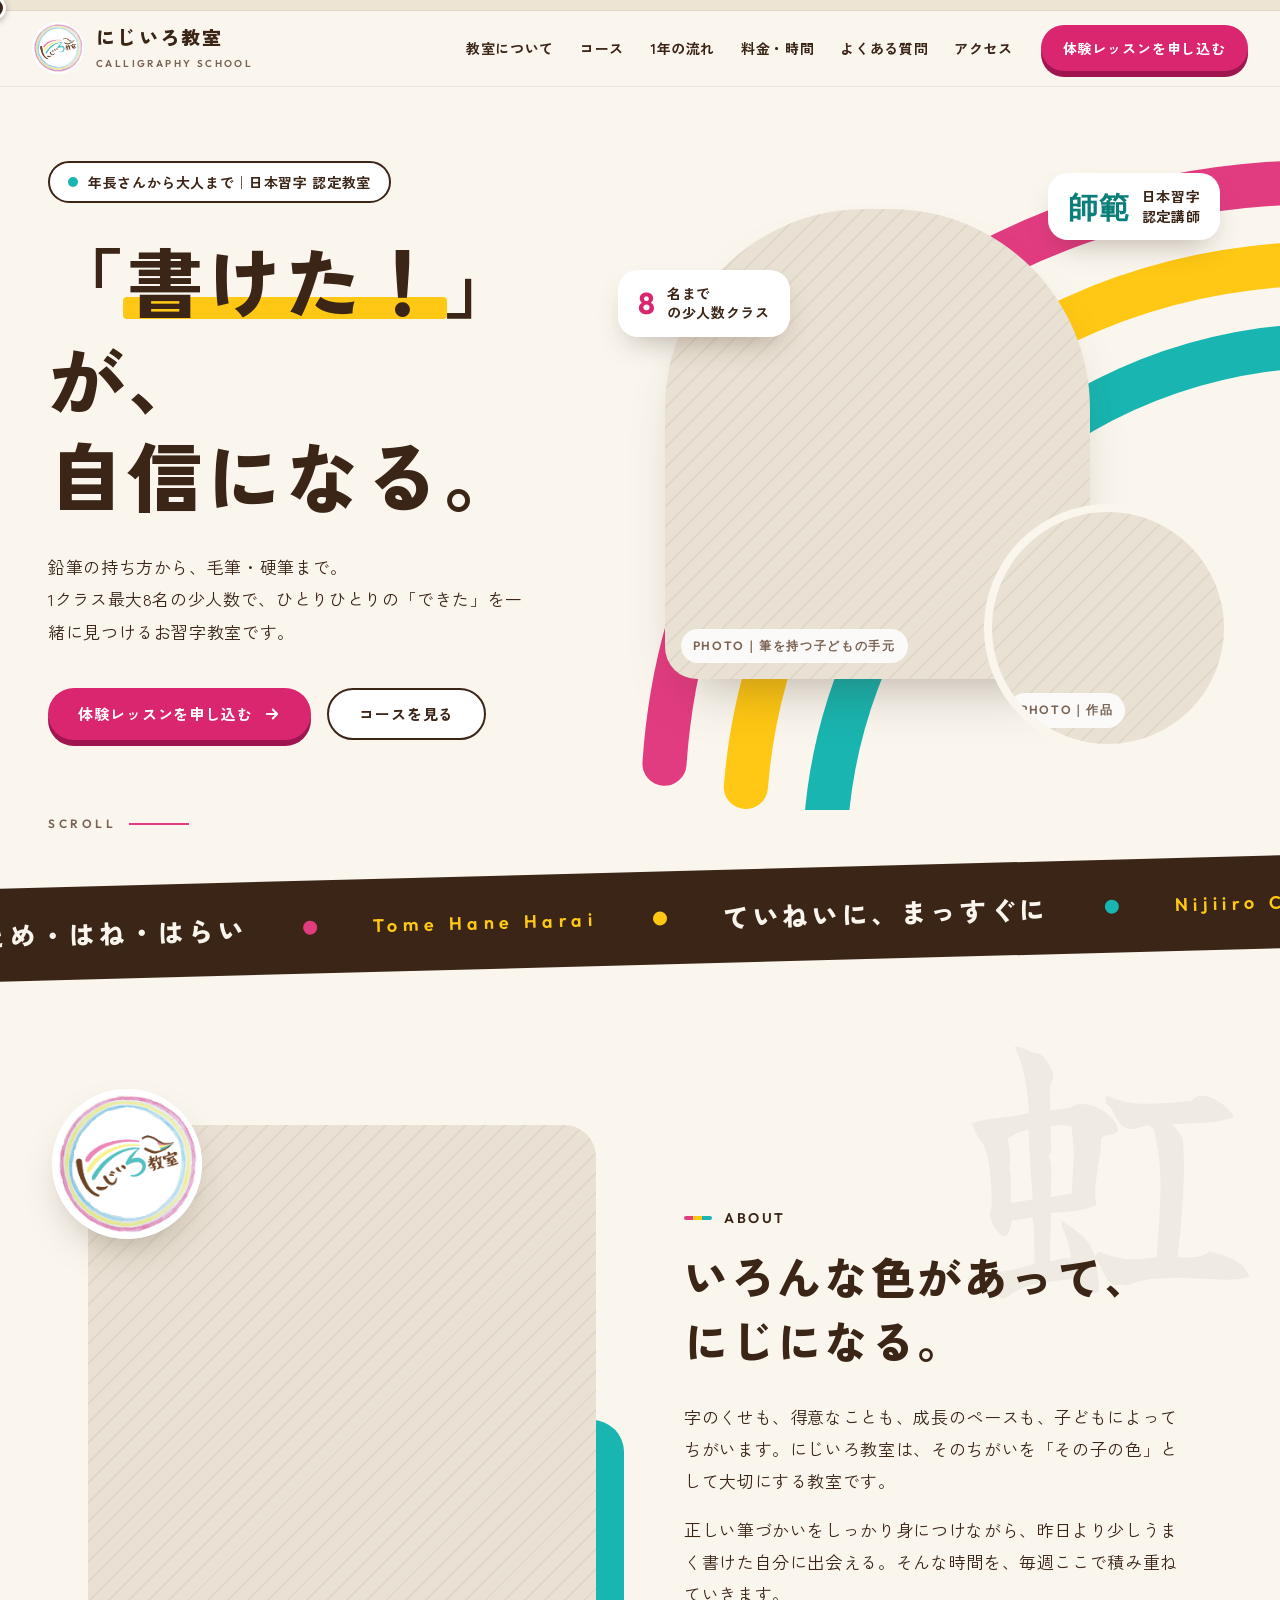
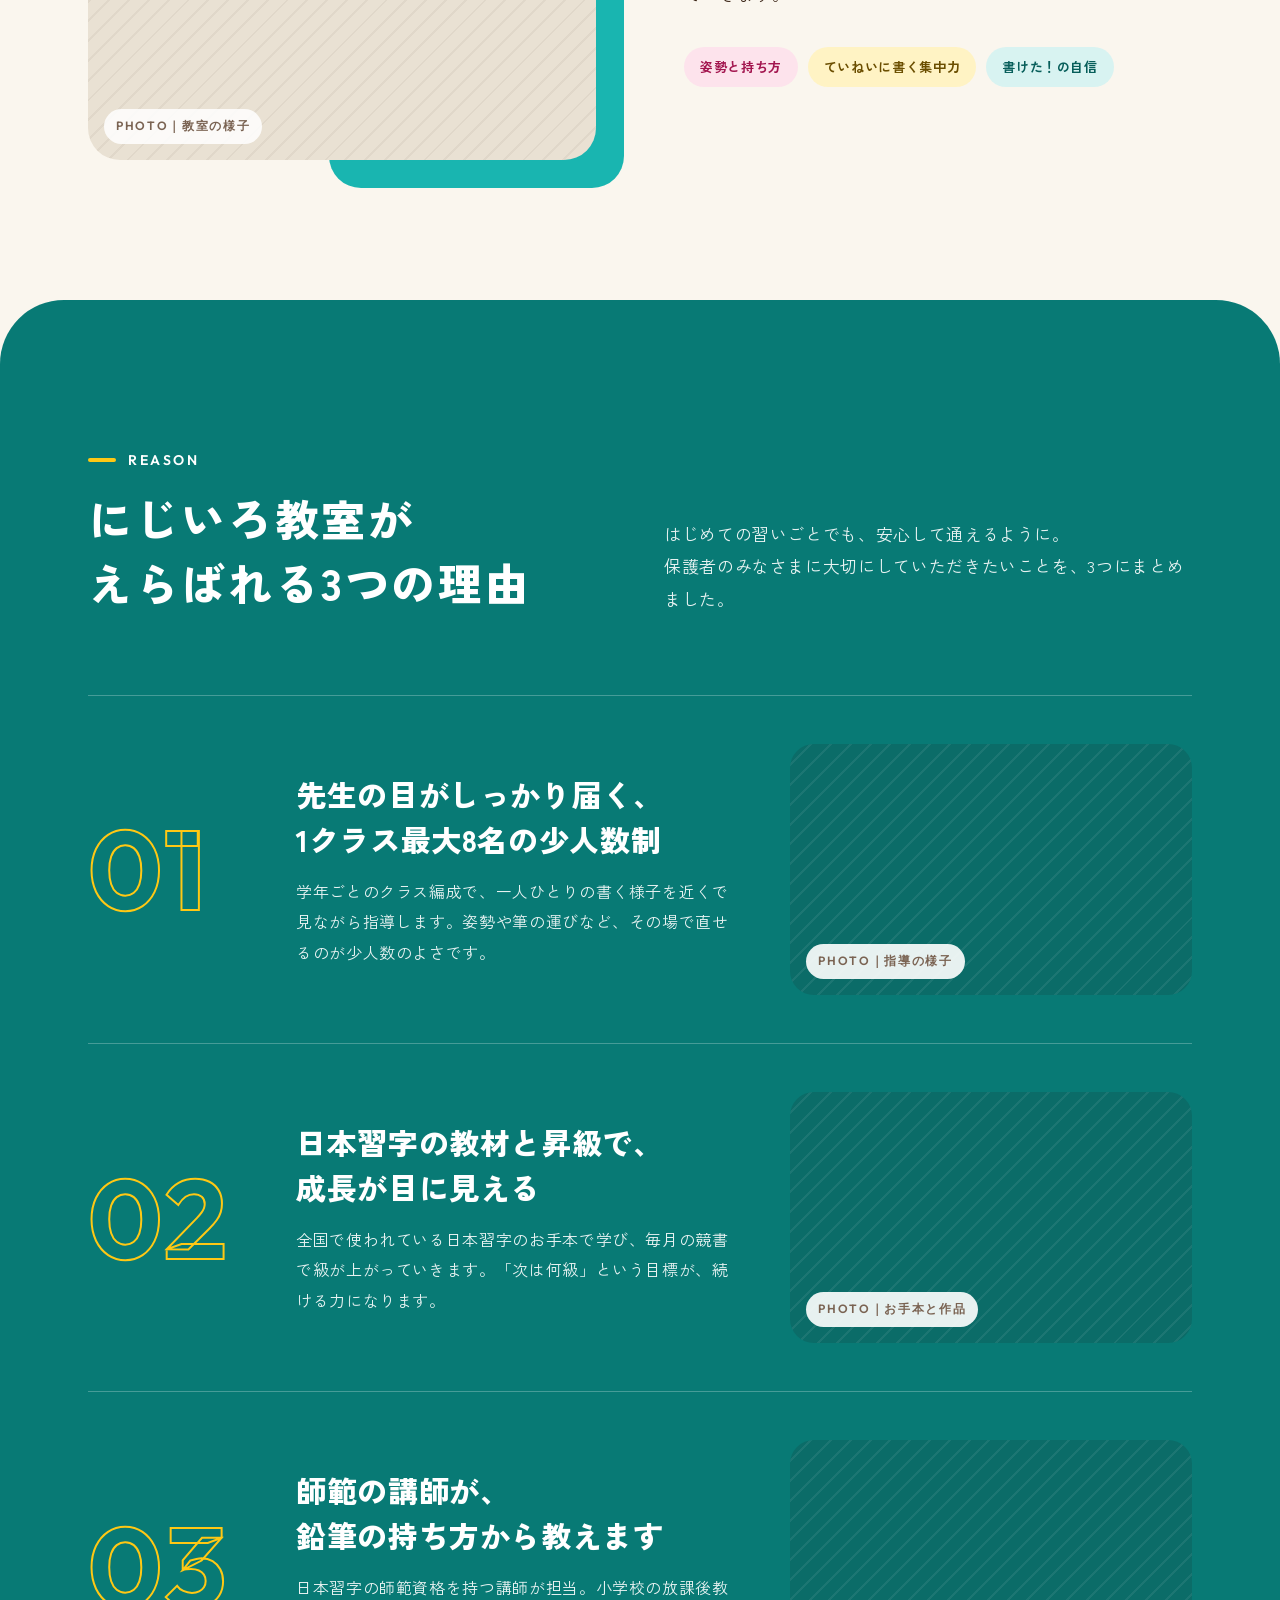
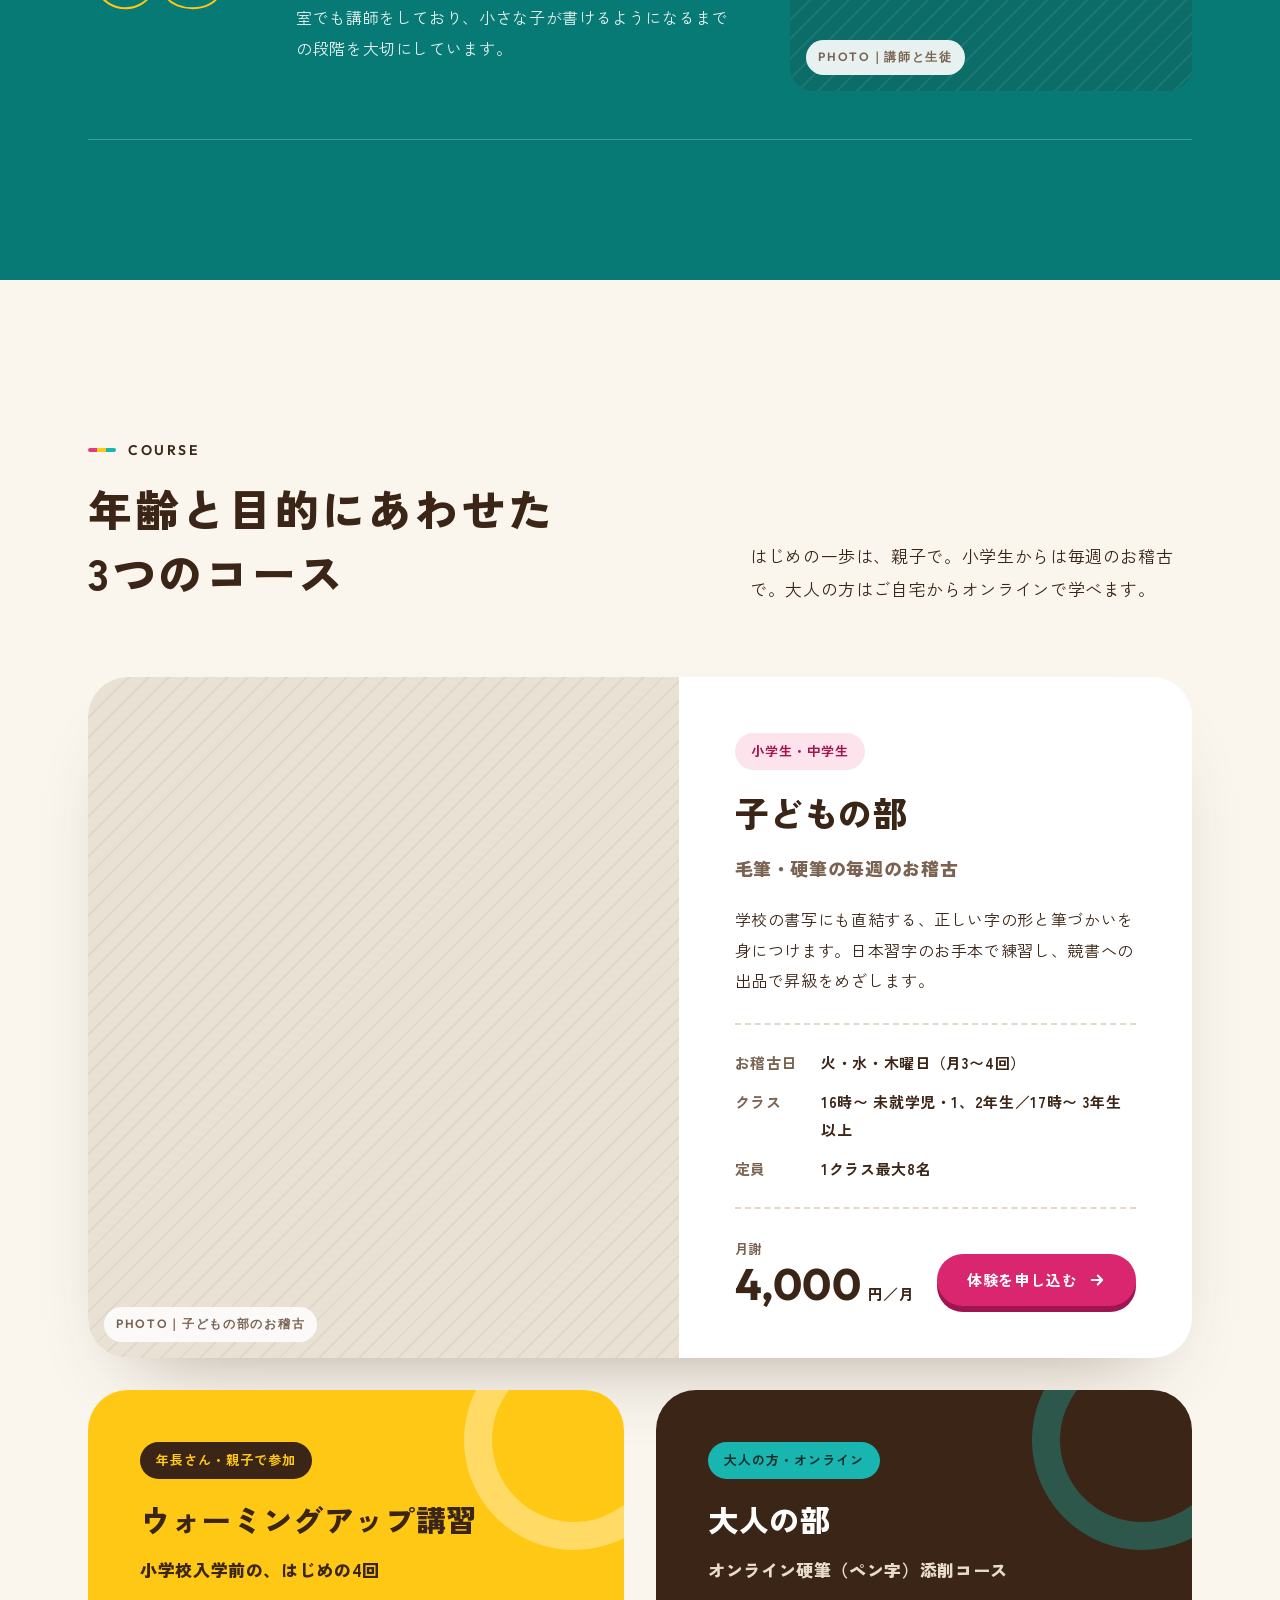
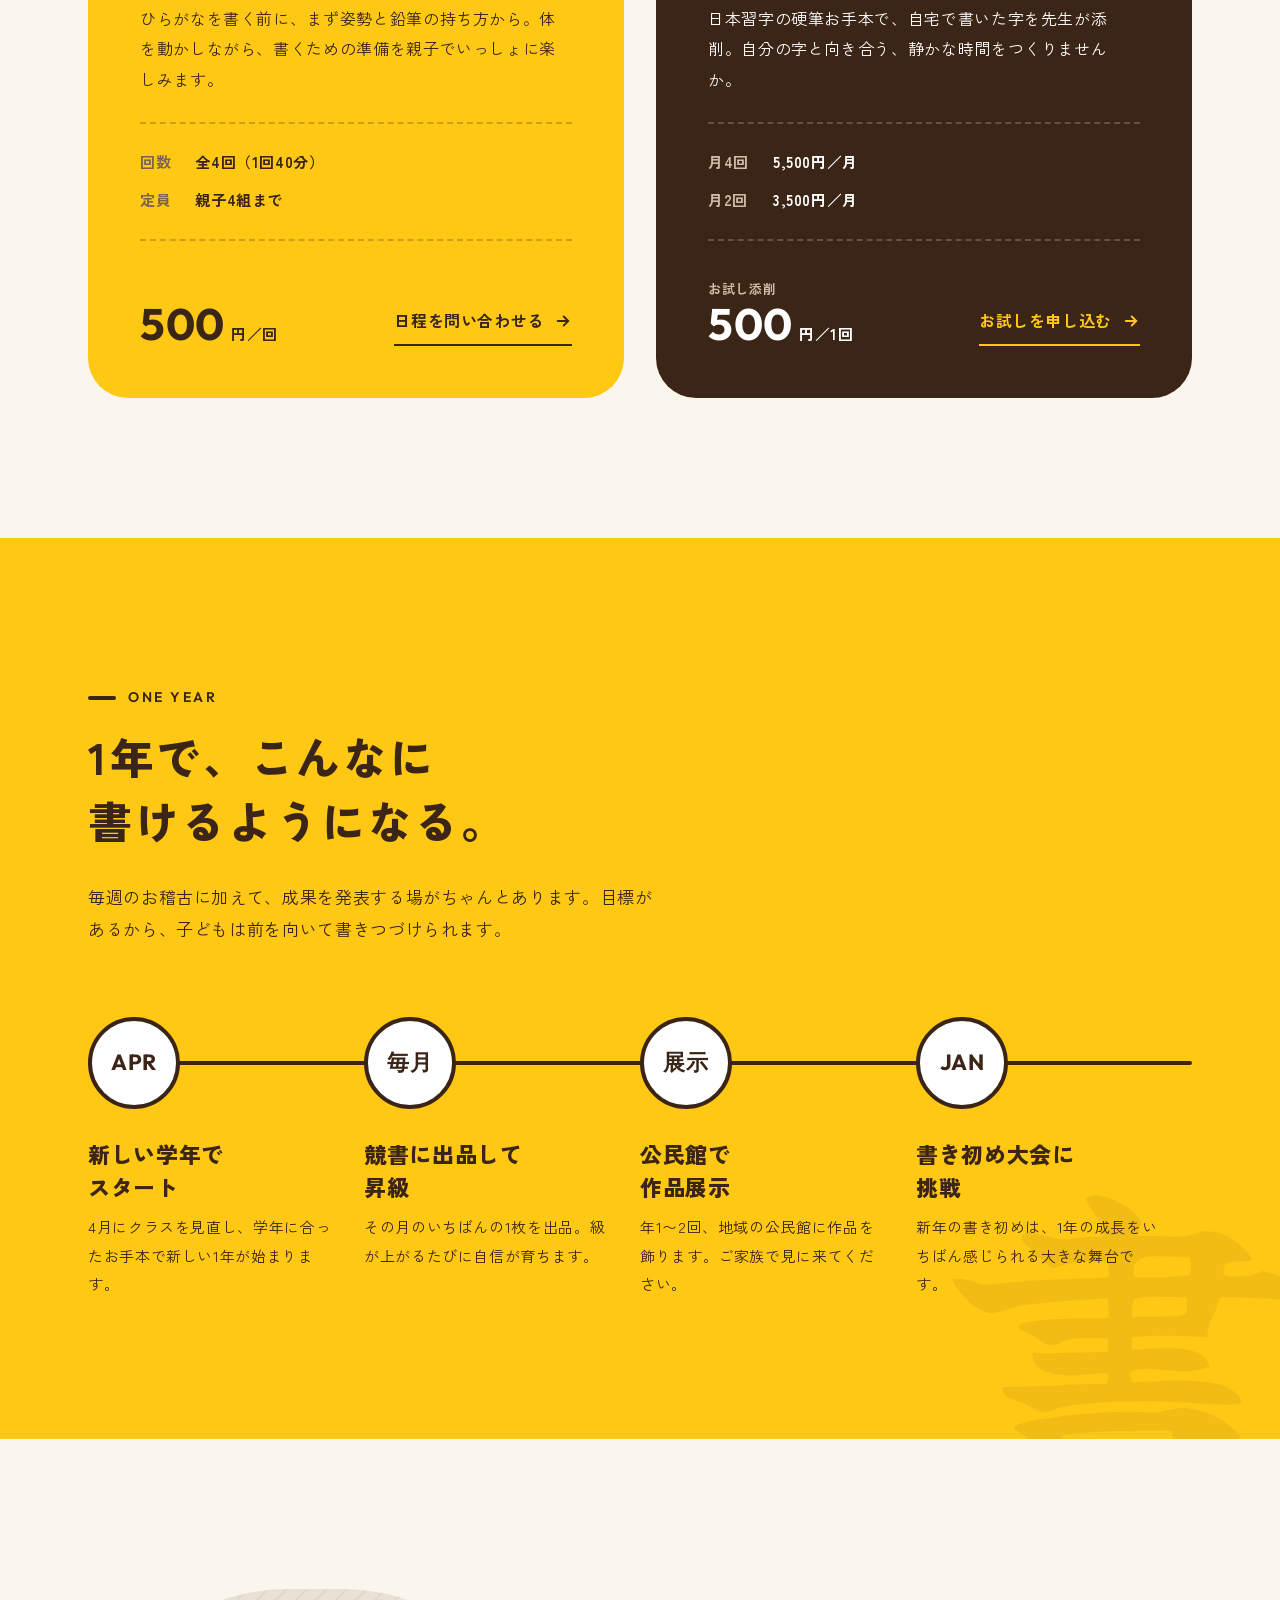
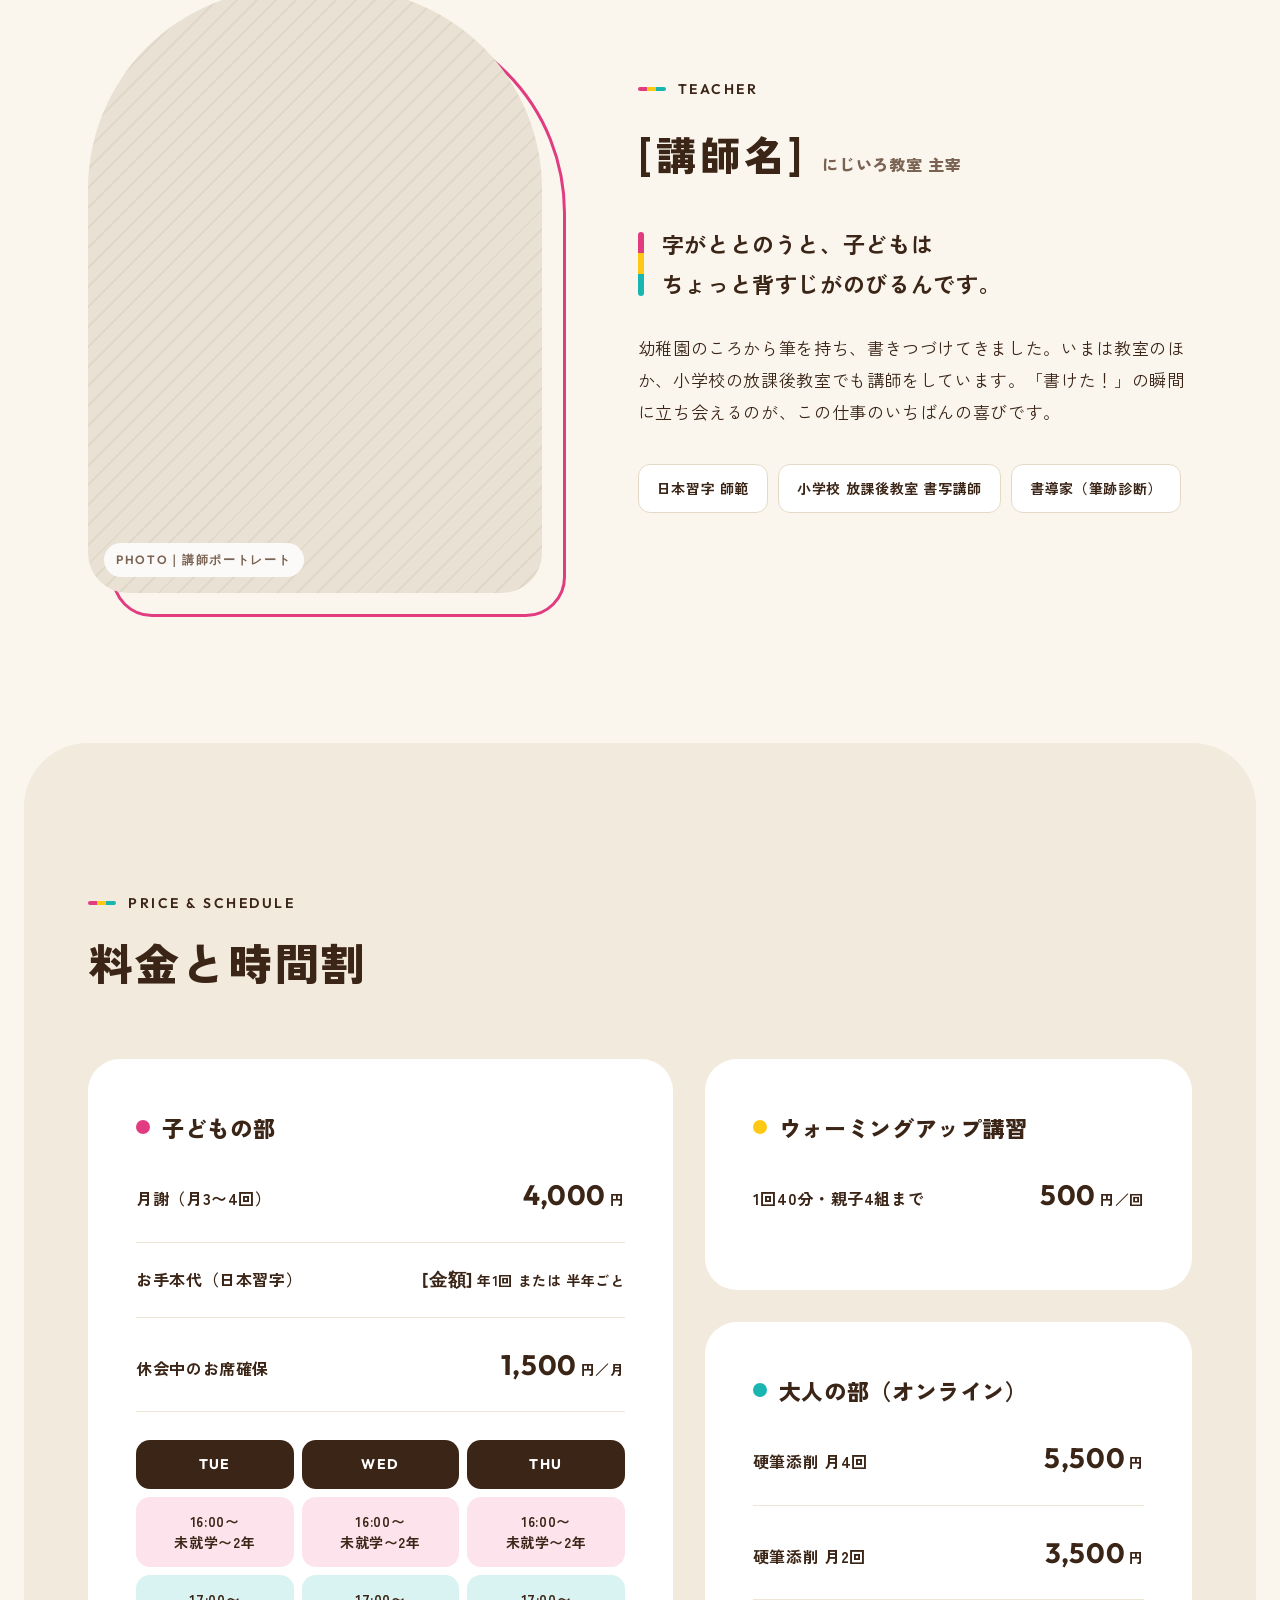
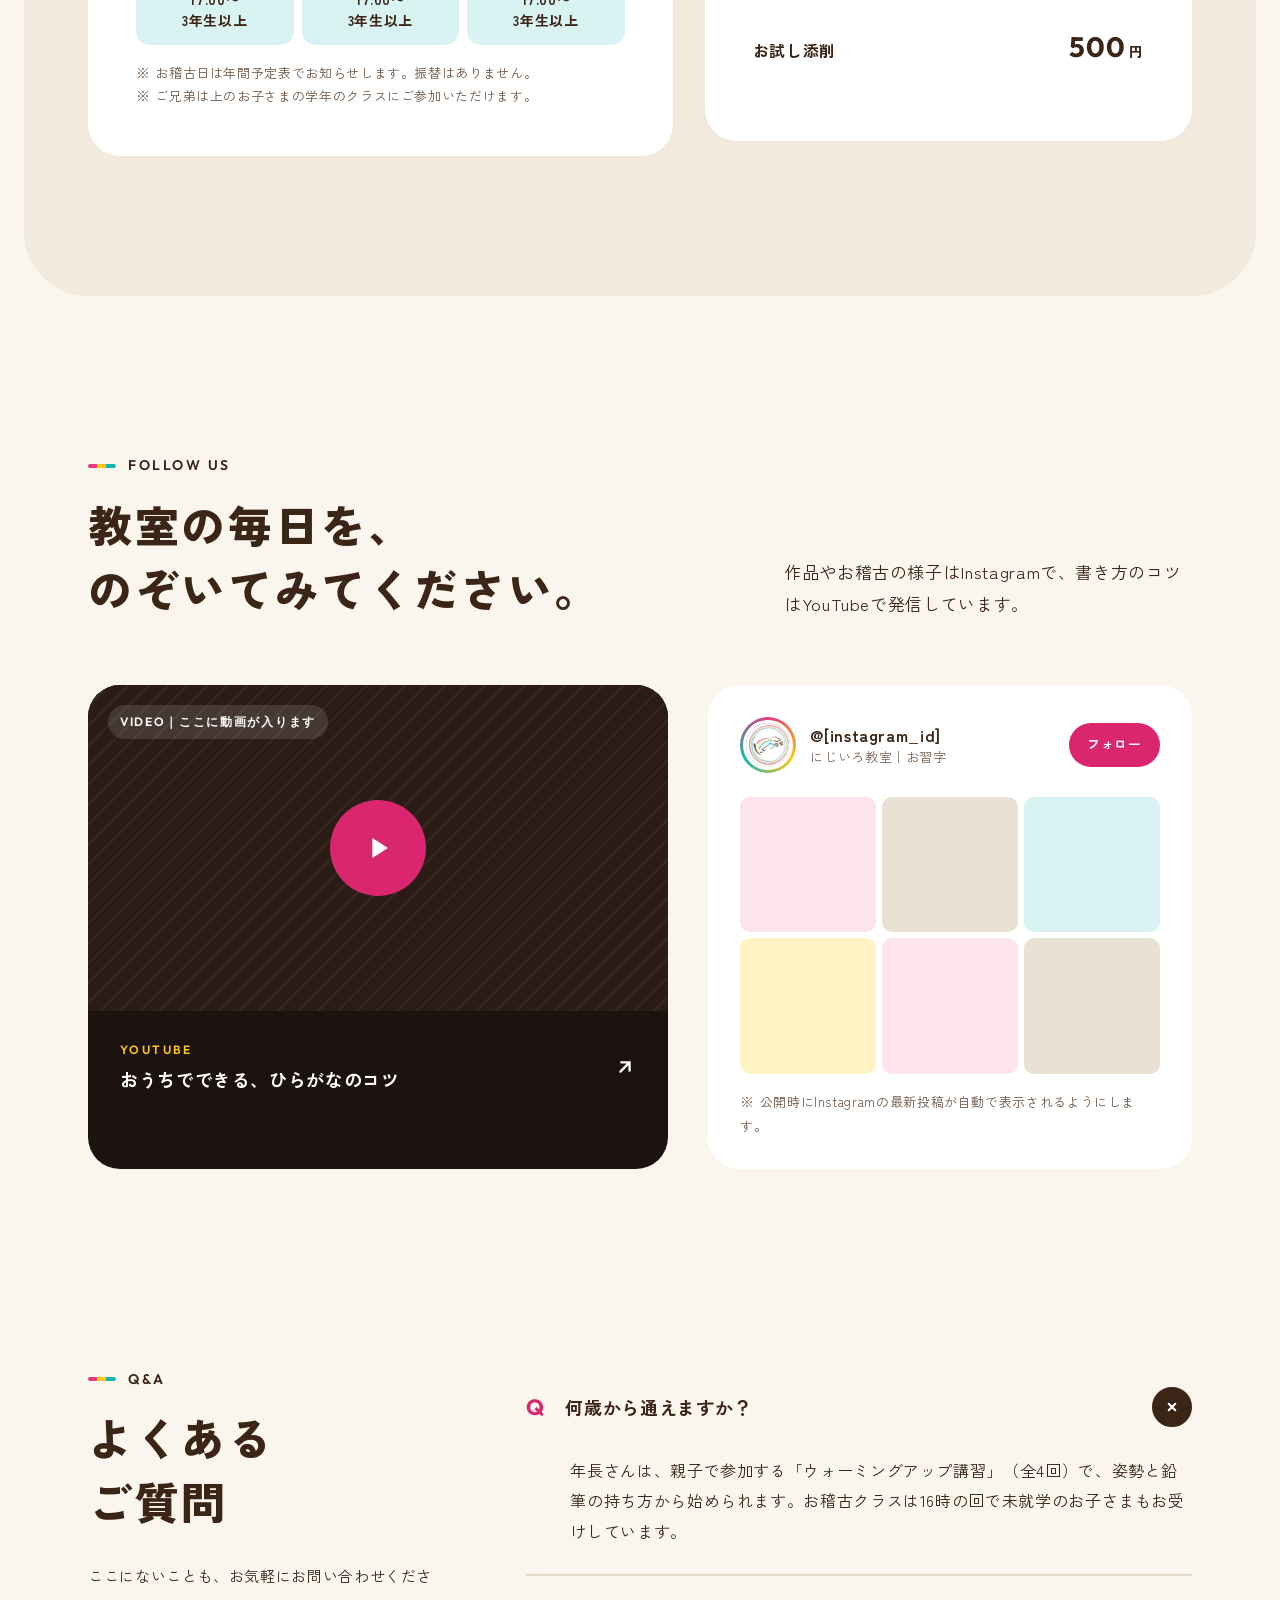
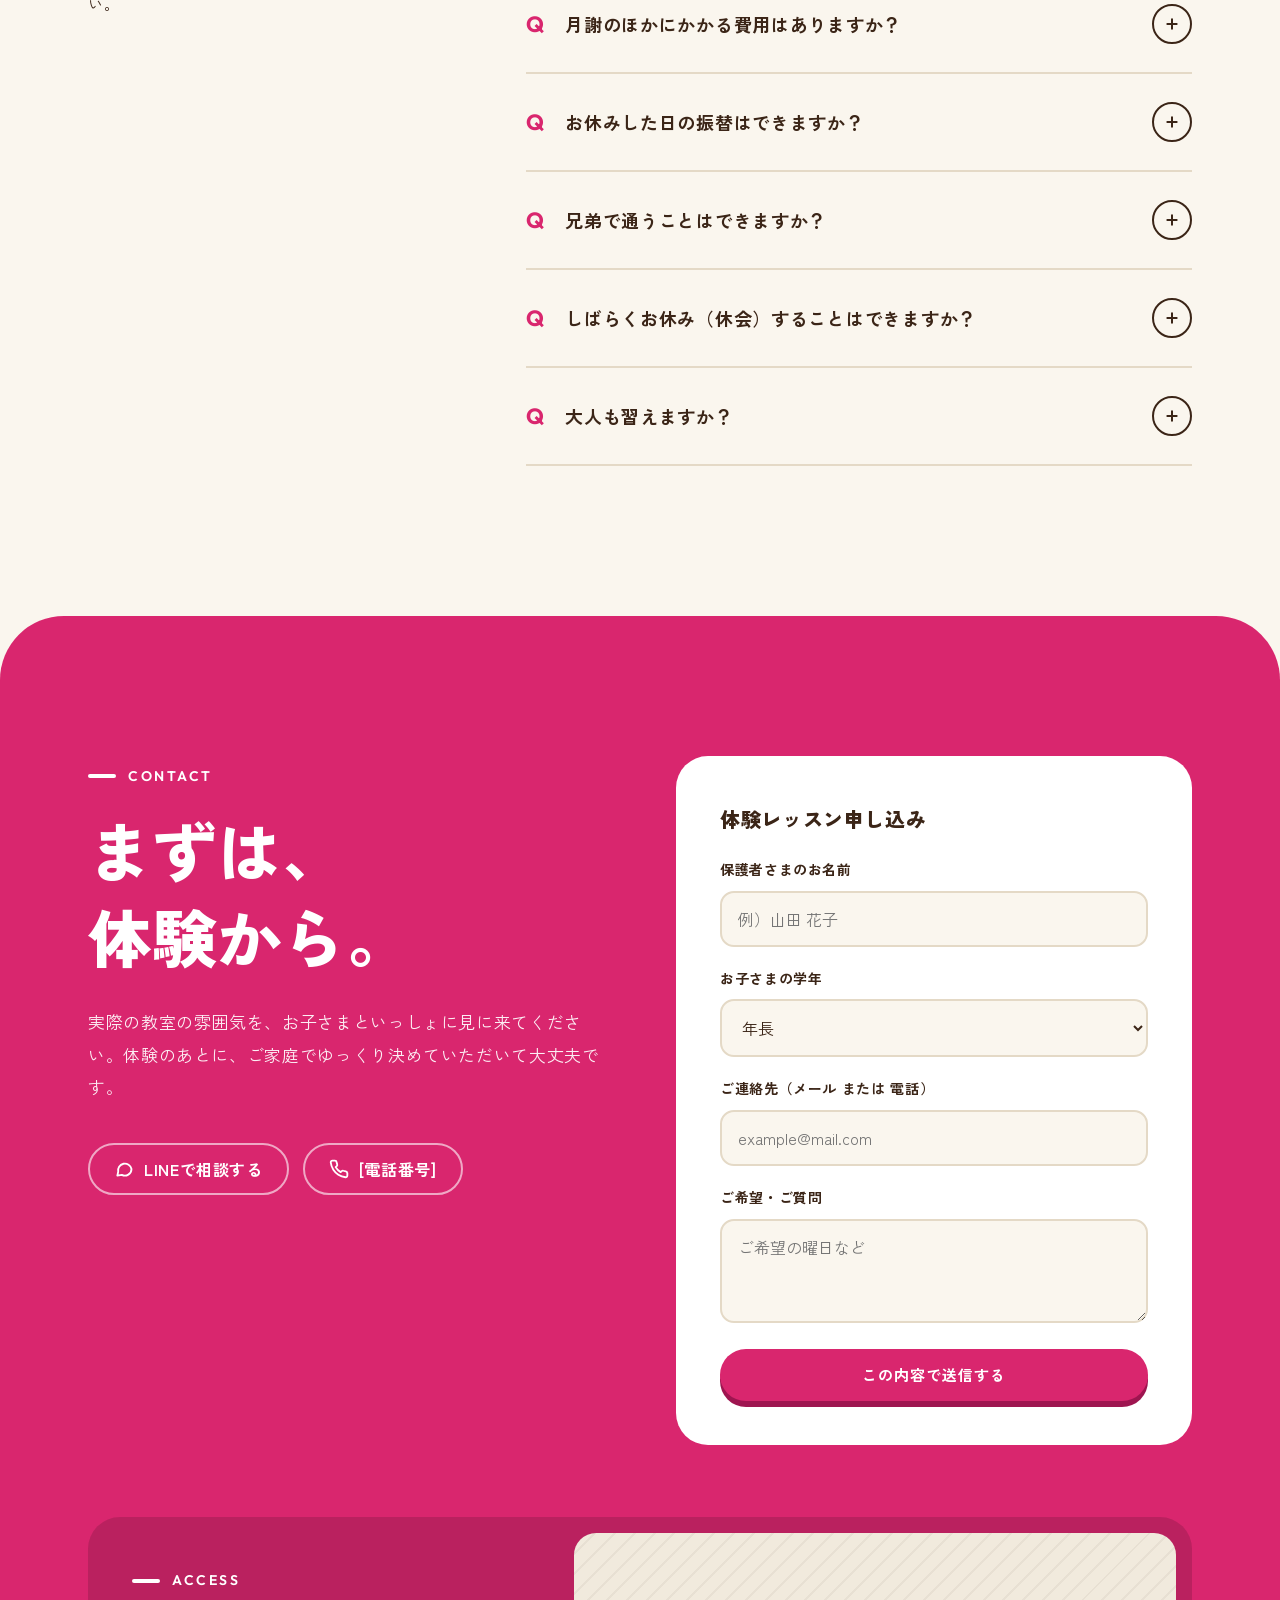
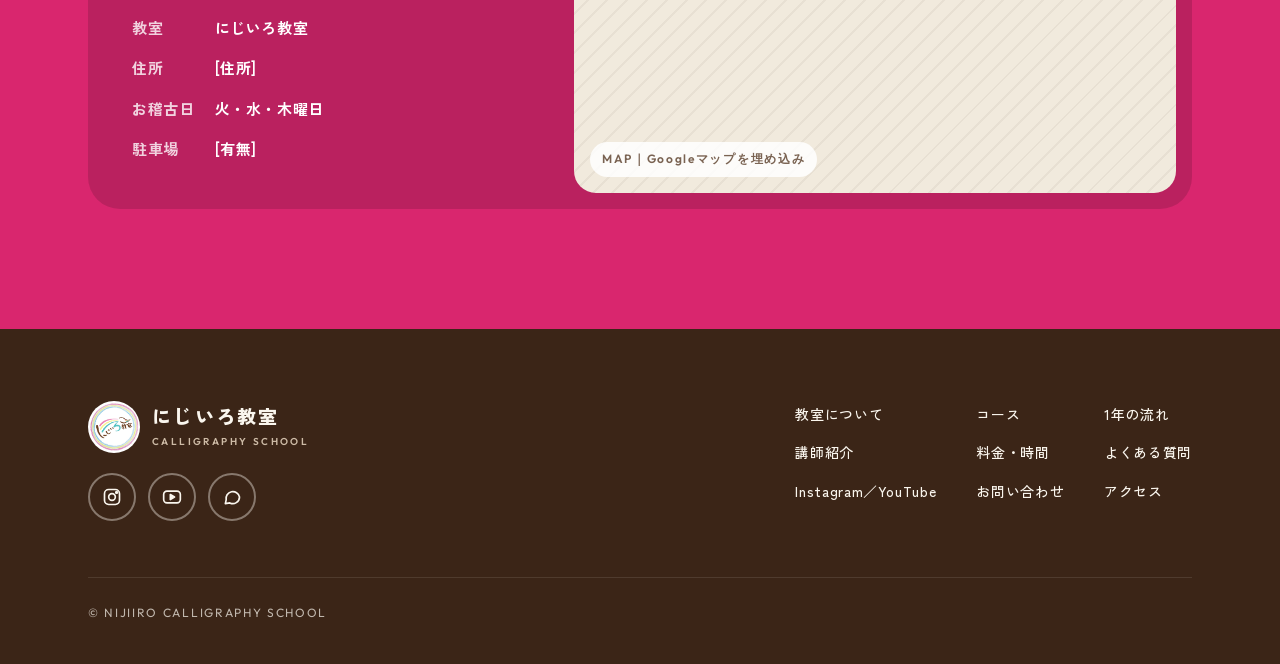
==== commit 41f24915: "v2の虹のバーを太く見やすく／スマホのメニューが開きっぱなしになる不具合とヘッダー固定の不具合を修正 Co-Authored-By: Claude Opus 5.5 <noreply@anthropi" ====
--- a/v2/index.html
+++ b/v2/index.html
@@ -14,7 +14,7 @@
 body{margin:0;background:#FAF6EE}
 *{box-sizing:border-box}
 a{color:#C21F62}a:hover{color:#8E1446}
-.site{container-type:inline-size;container-name:site;font-family:"Zen Kaku Gothic New",system-ui,sans-serif;color:#3B2517;background:#FAF6EE;line-height:1.9;letter-spacing:.04em;overflow:hidden}
+.site{container-type:inline-size;container-name:site;font-family:"Zen Kaku Gothic New",system-ui,sans-serif;color:#3B2517;background:#FAF6EE;line-height:1.9;letter-spacing:.04em;overflow-x:clip}
 .wrap{max-width:1200px;margin:0 auto;padding:0 48px}
 .en{font-family:"Outfit",sans-serif;font-weight:600;letter-spacing:.18em;text-transform:uppercase;font-size:14px;display:inline-flex;align-items:center;gap:12px}
 .en::before{content:"";width:28px;height:4px;border-radius:4px;background:linear-gradient(90deg,#E23C80 0 33%,#FFC814 33% 66%,#19B5B0 66%)}
@@ -302,12 +302,17 @@
 .fq{list-style:none}.fq::-webkit-details-marker{display:none}
 .fq .pm{color:#3B2517}
 details[open] .fq .pm{transform:rotate(45deg);background:#3B2517;color:#fff}
+.drawer[hidden]{display:none!important}
 html{scroll-behavior:smooth;scroll-padding-top:90px}
 </style>
 <style>
 /* v2: 読み進める工夫 */
-.prog{position:fixed;left:0;top:0;height:5px;width:100%;z-index:100;pointer-events:none;background:rgba(59,37,23,.06)}
-.prog i{display:block;height:100%;width:0;background:linear-gradient(90deg,#E23C80 0 33.3%,#FFC814 33.3% 66.6%,#19B5B0 66.6%);background-size:100vw 100%;border-radius:0 4px 4px 0}
+.prog{position:fixed;left:0;top:0;height:10px;width:100%;z-index:100;pointer-events:none;background:#EDE4D3;box-shadow:0 1px 0 rgba(59,37,23,.15)}
+.prog i{display:block;position:relative;height:100%;width:0;background:linear-gradient(90deg,#E23C80 0 33.3%,#FFC814 33.3% 66.6%,#19B5B0 66.6%);background-size:100vw 100%;border-radius:0 10px 10px 0;transition:width .15s linear}
+.prog i::after{content:"";position:absolute;right:-6px;top:50%;width:18px;height:18px;margin-top:-9px;border-radius:50%;background:#3B2517;border:3px solid #fff;box-shadow:0 2px 6px rgba(59,37,23,.35)}
+.prog b{position:absolute;right:12px;top:14px;font:700 11px/1 "Outfit",sans-serif;letter-spacing:.1em;color:#fff;background:#3B2517;padding:5px 9px;border-radius:999px;opacity:0;transition:opacity .3s}
+.prog.on b{opacity:1}
+.hd{top:10px}
 .ei{position:fixed;right:24px;bottom:24px;z-index:90;width:210px;background:#fff;border-radius:28px;padding:18px 18px 20px;box-shadow:0 24px 50px -20px rgba(59,37,23,.45);border:2px solid #3B2517;text-align:center;font-family:"Zen Kaku Gothic New",sans-serif;color:#3B2517;transition:transform .4s,opacity .4s}
 .ei.hide{opacity:0;transform:translateY(30px);pointer-events:none}
 .ei-svg{width:120px;height:120px;display:block;margin:0 auto;background:
@@ -324,6 +329,9 @@
 .ei .btn{min-height:44px;padding:0 16px;font-size:13px;margin-top:10px;width:100%;box-shadow:0 4px 0 #9E1550}
 .mbar{display:none}
 @media (max-width:760px){
+ .prog b{display:none}
+ .prog{height:8px}
+ .hd{top:8px}
  .ei{display:none}
  .mbar{display:flex;position:fixed;left:10px;right:10px;bottom:10px;z-index:90;background:#3B2517;color:#fff;border-radius:20px;padding:8px 8px 8px 10px;align-items:center;gap:10px;box-shadow:0 16px 30px -12px rgba(0,0,0,.45);transition:transform .4s}
  .mbar.hide{transform:translateY(130%)}
@@ -753,7 +761,7 @@
 d.querySelectorAll('a').forEach(a=>a.addEventListener('click',()=>{d.hidden=true;b.setAttribute('aria-expanded',false);}));
 </script>
 
-<div class="prog" aria-hidden="true"><i id="progbar"></i></div>
+<div class="prog" id="prog" aria-hidden="true"><i id="progbar"></i><b id="progpct">0%</b></div>
 <aside class="ei hide" id="ei" aria-label="読み進めると「永」の字が完成します">
   <svg class="ei-svg" viewBox="0 0 100 100" fill="none" stroke-width="8" stroke-linecap="round" stroke-linejoin="round" aria-hidden="true"><path class="g" d="M47 10 L55 20"/>
 <path class="g" d="M30 30 L54 30 L54 88 L45 81"/>
@@ -790,6 +798,8 @@
   const max=document.documentElement.scrollHeight-innerHeight;
   const p=max>0?Math.min(1,scrollY/max):0;
   bar.style.width=(p*100)+'%';
+  document.getElementById('progpct').textContent='よんだ '+Math.round(p*100)+'%';
+  document.getElementById('prog').classList.toggle('on',scrollY>40);
   const show=scrollY>hero.offsetHeight*0.6;
   ei.classList.toggle('hide',!show); mb.classList.toggle('hide',!show);
   // ヒーローを過ぎてから最後までで5画を書く
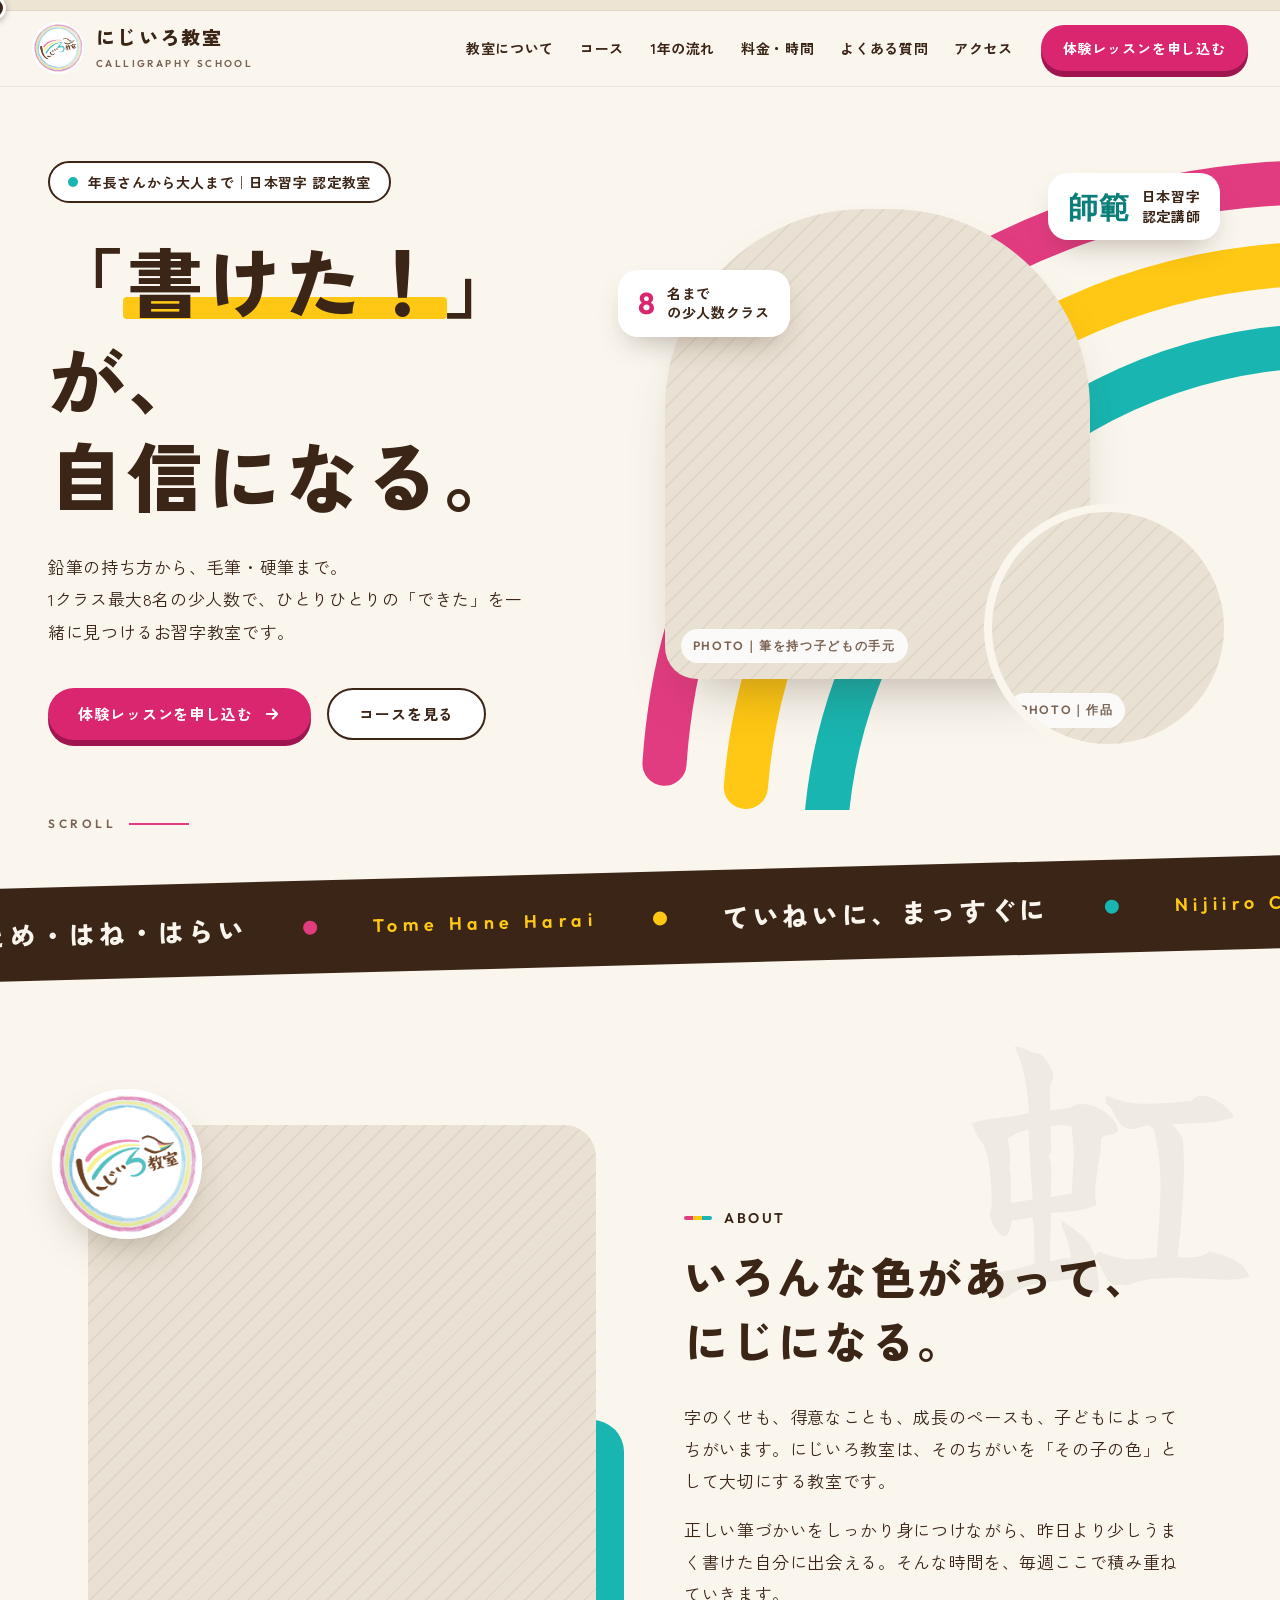
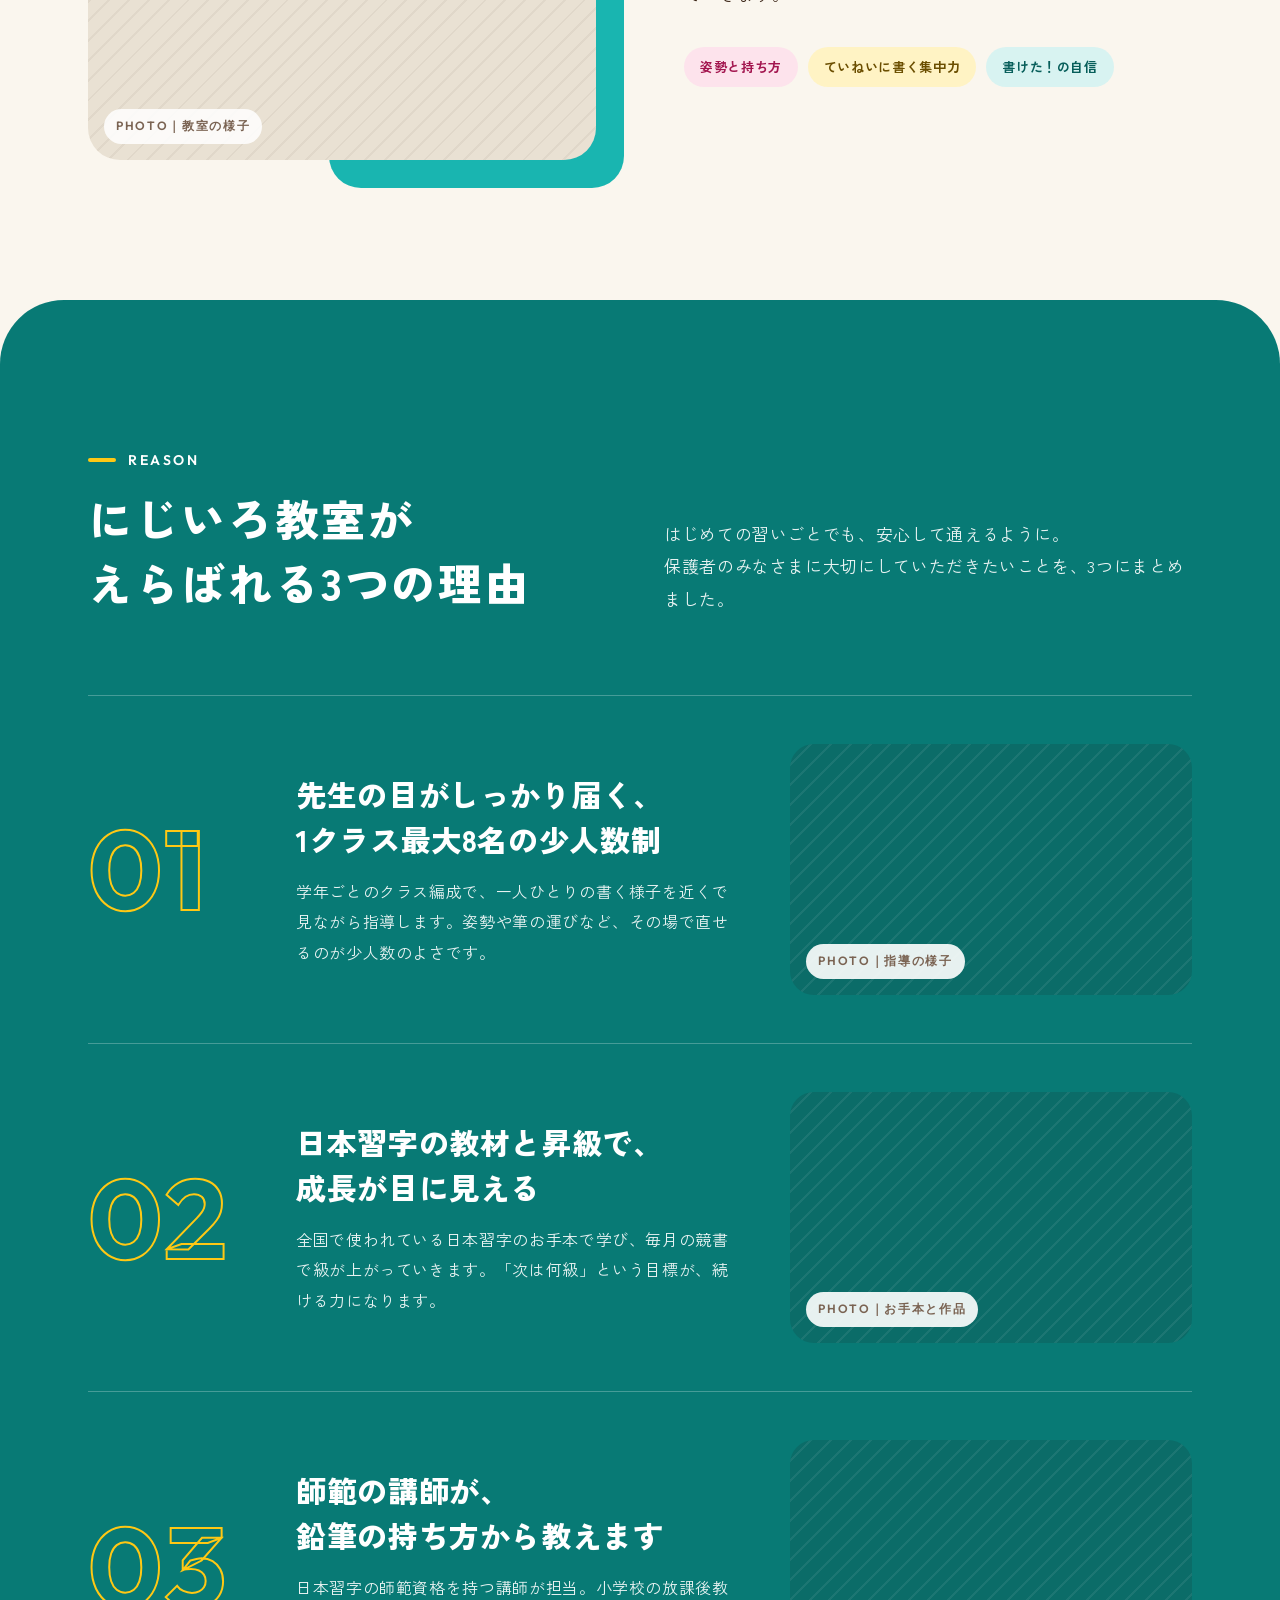
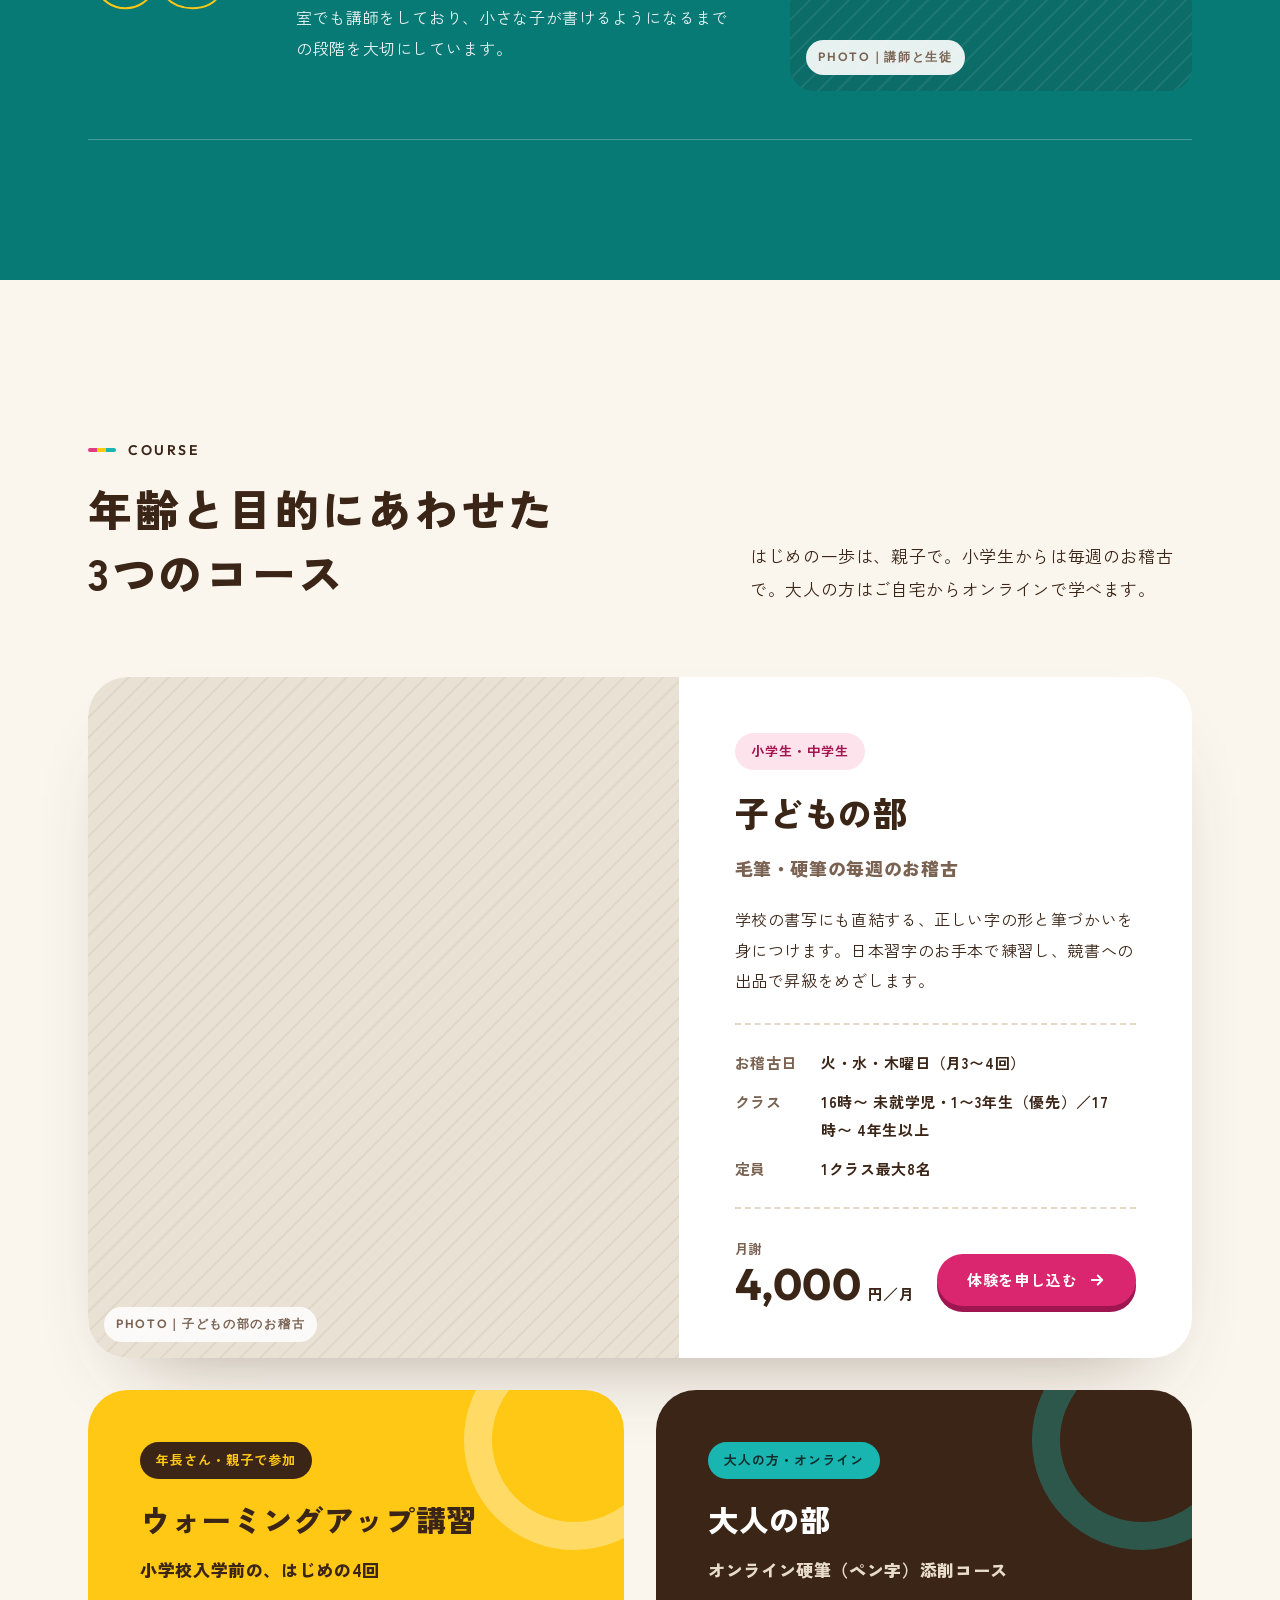
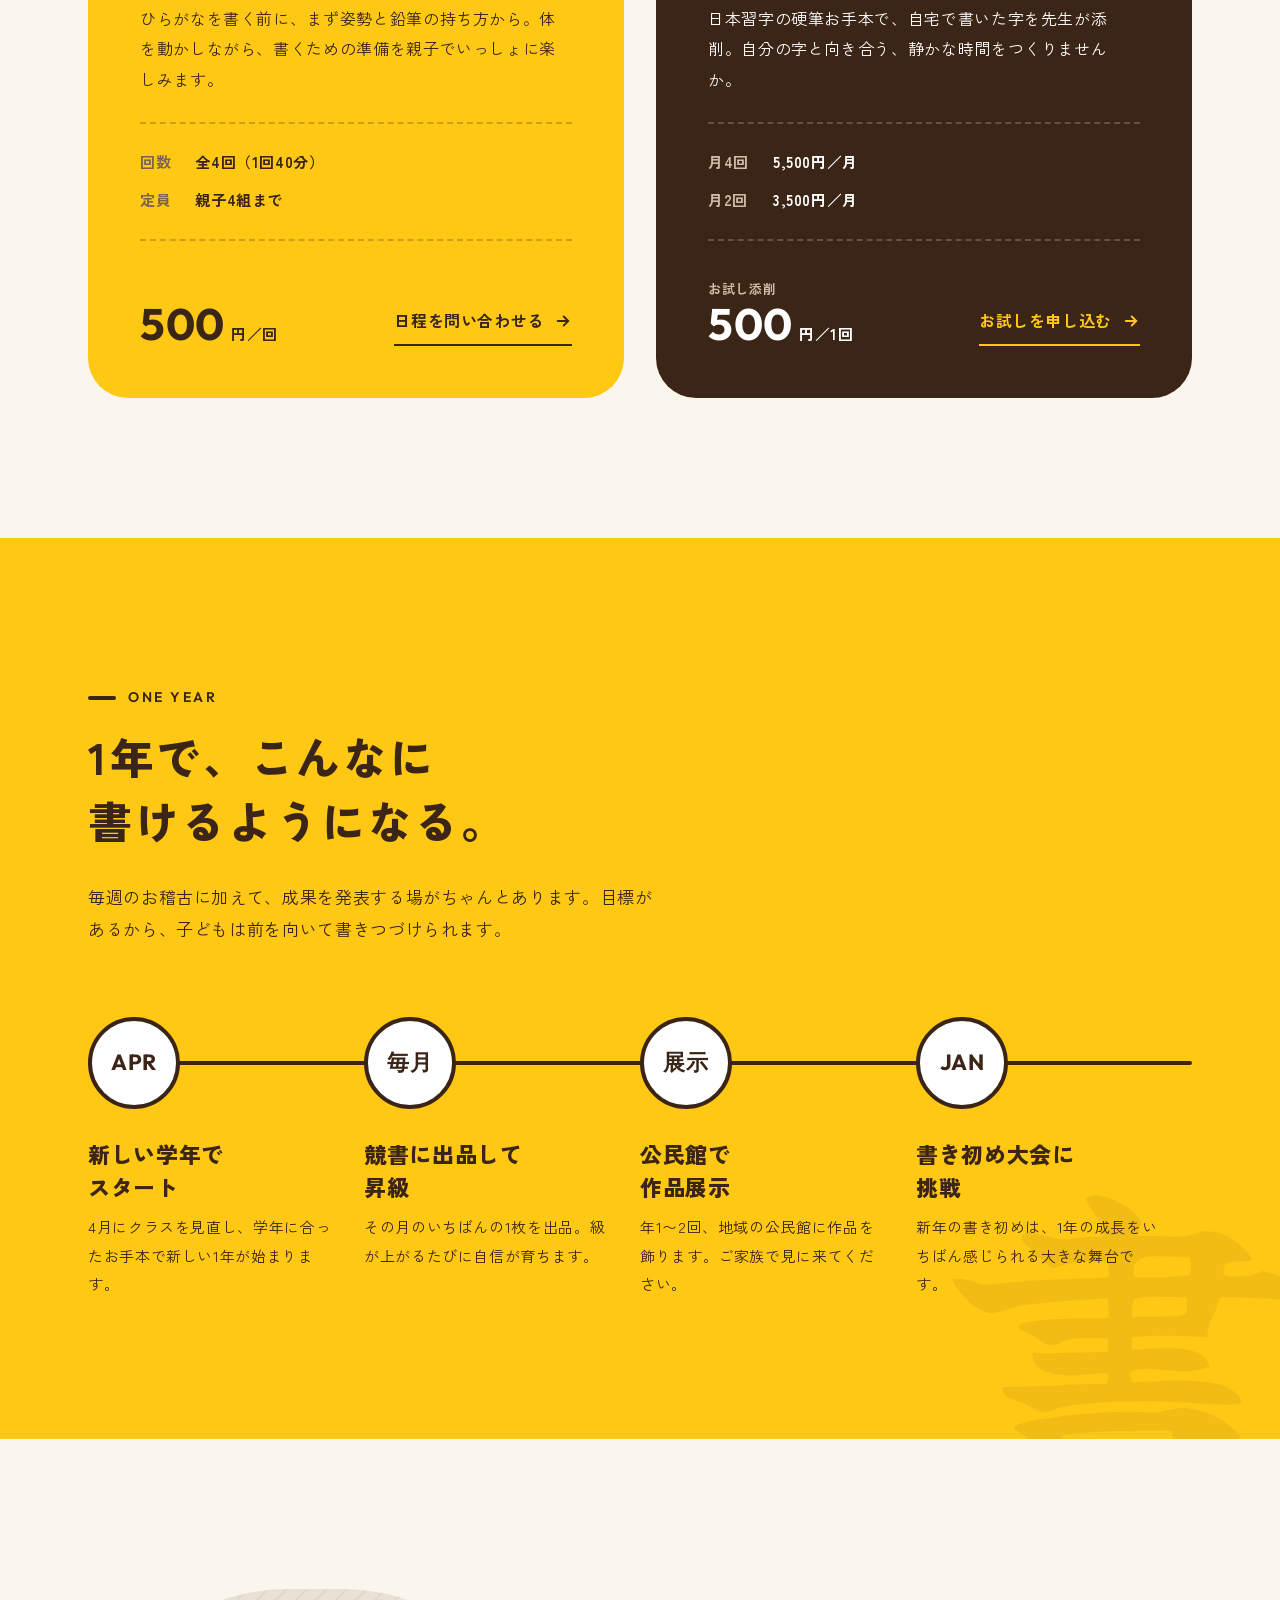
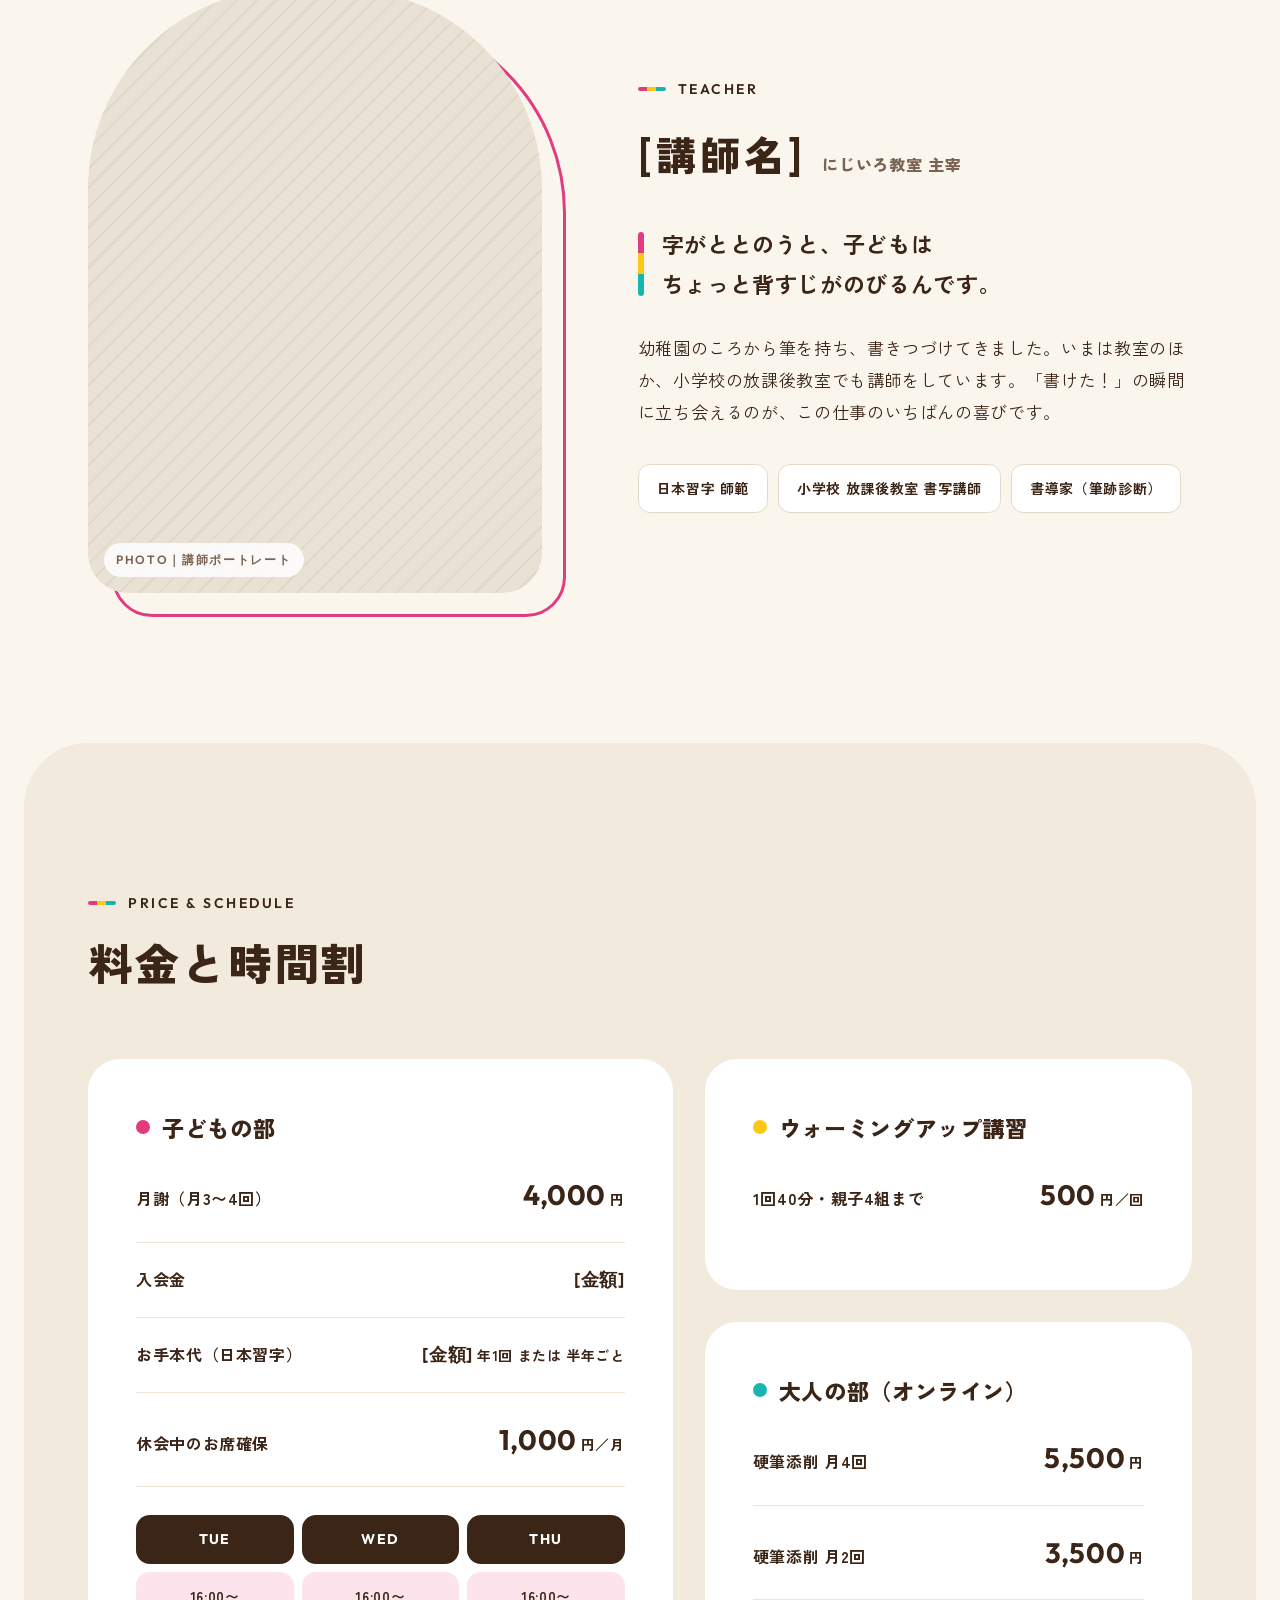
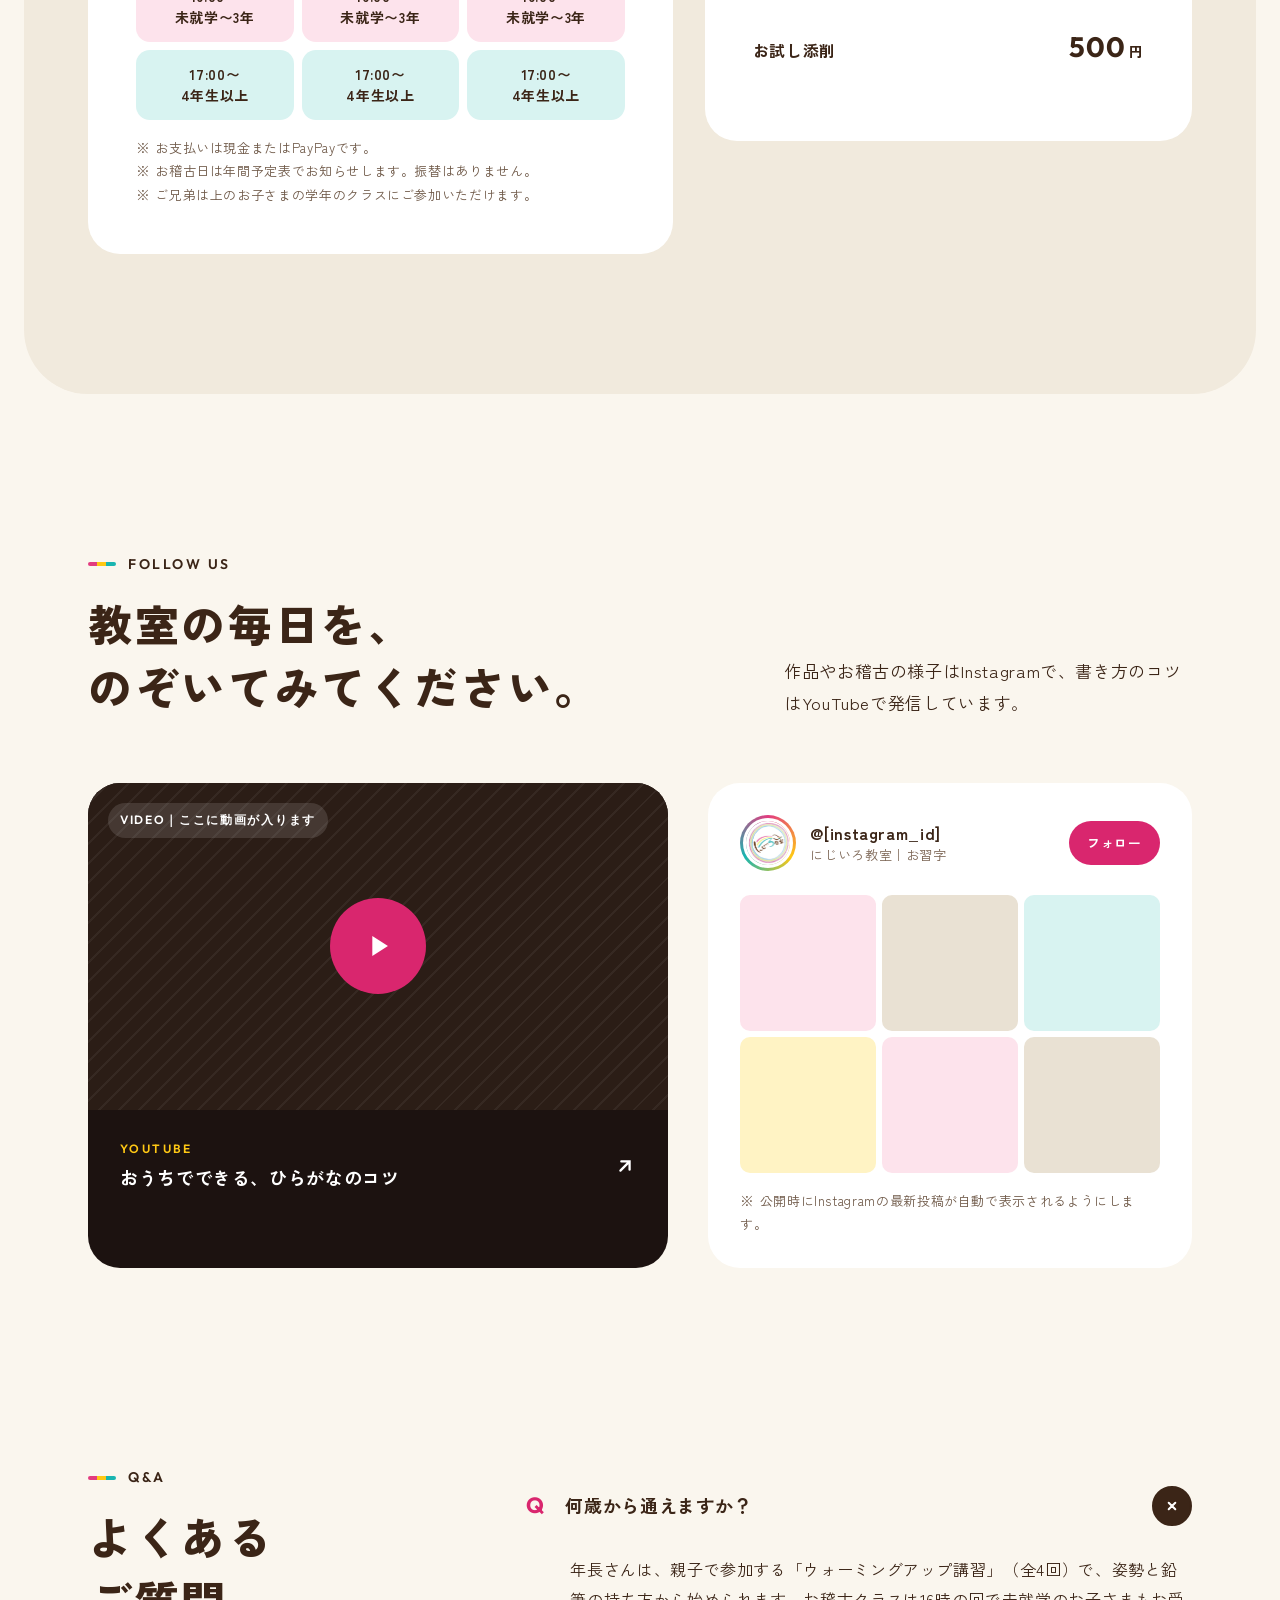
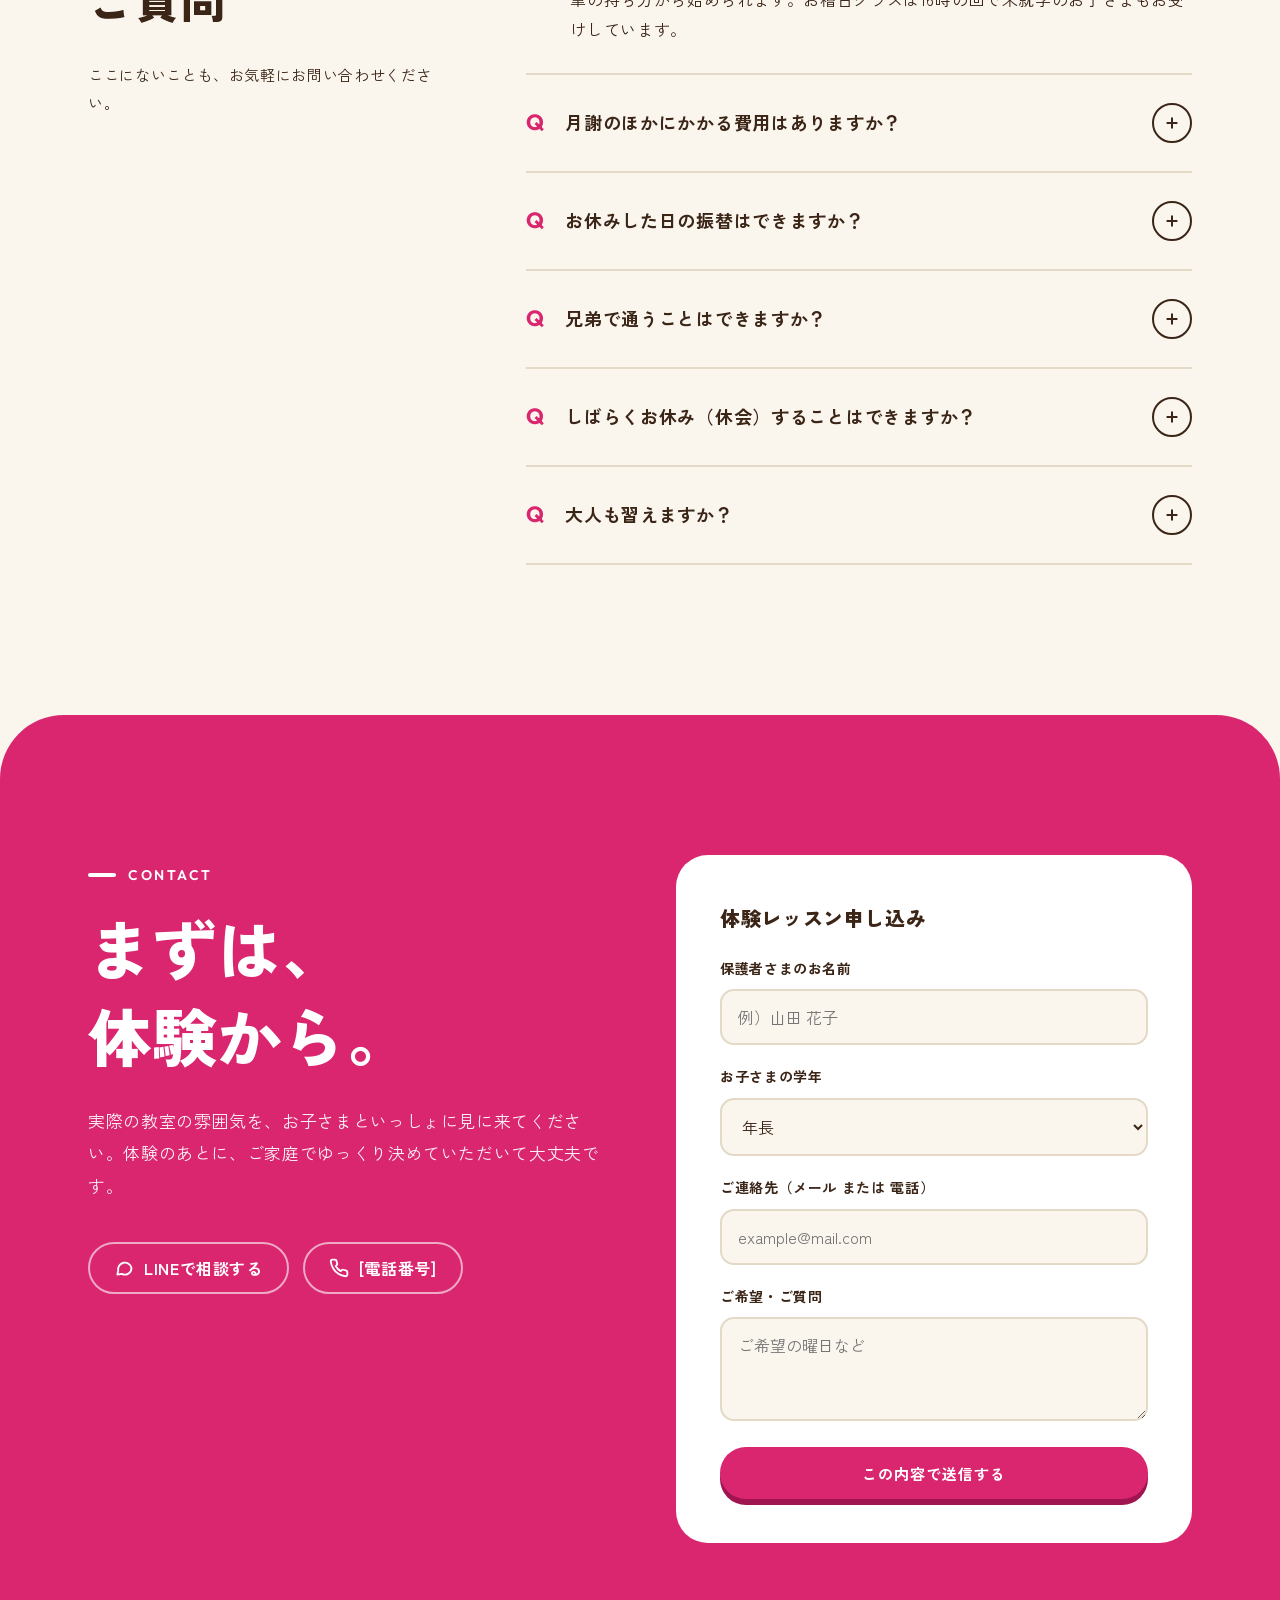
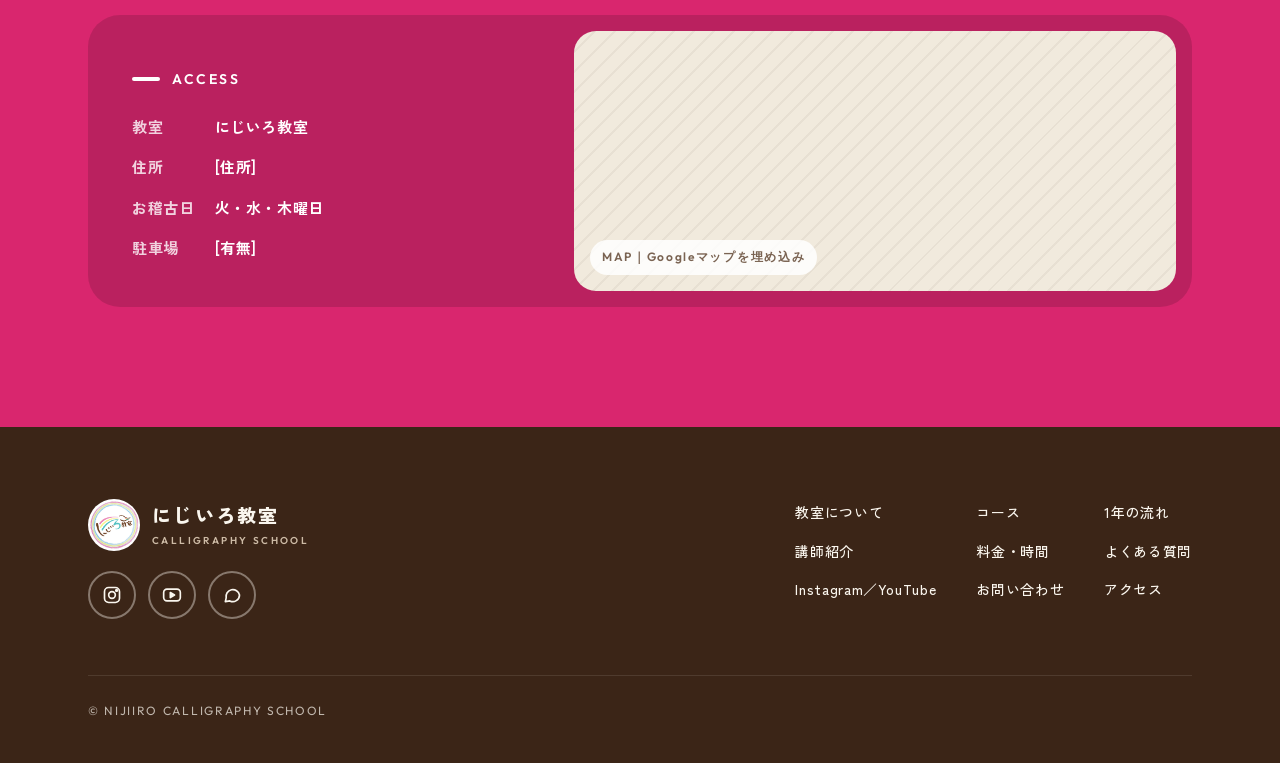
==== commit 3c2accb7: "最新の教室規約（2026年度改定版）に合わせて修正：休会1,000円・年度2回まで、クラス編成、入会金、PayPay Co-Authored-By: Claude Opus 5.5 <noreply@" ====
--- a/v2/index.html
+++ b/v2/index.html
@@ -495,7 +495,7 @@
         <p>学校の書写にも直結する、正しい字の形と筆づかいを身につけます。日本習字のお手本で練習し、競書への出品で昇級をめざします。</p>
         <dl class="spec">
           <dt>お稽古日</dt><dd>火・水・木曜日（月3〜4回）</dd>
-          <dt>クラス</dt><dd>16時〜 未就学児・1、2年生／17時〜 3年生以上</dd>
+          <dt>クラス</dt><dd>16時〜 未就学児・1〜3年生（優先）／17時〜 4年生以上</dd>
           <dt>定員</dt><dd>1クラス最大8名</dd>
         </dl>
         <div style="display: flex; align-items: flex-end; justify-content: space-between; gap: 20px; margin-top: 28px; flex-wrap: wrap">
@@ -586,14 +586,15 @@
         <div class="pbox rv">
           <h3><i style="background: #E23C80"></i>子どもの部</h3>
           <div class="prow"><span>月謝（月3〜4回）</span><span class="v">4,000<small>円</small></span></div>
+          <div class="prow"><span>入会金</span><span class="v" style="font-size: 18px">[金額]</span></div>
           <div class="prow"><span>お手本代（日本習字）</span><span class="v" style="font-size: 18px">[金額]<small>年1回 または 半年ごと</small></span></div>
-          <div class="prow"><span>休会中のお席確保</span><span class="v">1,500<small>円／月</small></span></div>
+          <div class="prow"><span>休会中のお席確保</span><span class="v">1,000<small>円／月</small></span></div>
           <div class="sched" aria-label="時間割">
             <div class="d">TUE</div><div class="d">WED</div><div class="d">THU</div>
-            <div class="s1">16:00〜<br>未就学〜2年</div><div class="s1">16:00〜<br>未就学〜2年</div><div class="s1">16:00〜<br>未就学〜2年</div>
-            <div class="s2">17:00〜<br>3年生以上</div><div class="s2">17:00〜<br>3年生以上</div><div class="s2">17:00〜<br>3年生以上</div>
+            <div class="s1">16:00〜<br>未就学〜3年</div><div class="s1">16:00〜<br>未就学〜3年</div><div class="s1">16:00〜<br>未就学〜3年</div>
+            <div class="s2">17:00〜<br>4年生以上</div><div class="s2">17:00〜<br>4年生以上</div><div class="s2">17:00〜<br>4年生以上</div>
           </div>
-          <p class="note">※ お稽古日は年間予定表でお知らせします。振替はありません。<br>※ ご兄弟は上のお子さまの学年のクラスにご参加いただけます。</p>
+          <p class="note">※ お支払いは現金またはPayPayです。<br>※ お稽古日は年間予定表でお知らせします。振替はありません。<br>※ ご兄弟は上のお子さまの学年のクラスにご参加いただけます。</p>
         </div>
         <div style="display: flex; flex-direction: column; gap: 32px">
           <div class="pbox rv">
@@ -669,7 +670,7 @@
         </details>
         <details class="fitem">
           <summary class="fq"><span class="q">Q</span><span>月謝のほかにかかる費用はありますか？</span><span class="pm"><svg width="16" height="16" viewBox="0 0 24 24" fill="none" stroke="currentColor" stroke-width="3" stroke-linecap="round" aria-hidden="true"><path d="M12 5v14M5 12h14"></path></svg></span></summary>
-          <p class="fa">日本習字のお手本代がかかります。1年分まとめて（3月にご請求）か、半年ごと（3月・9月にご請求）からお選びいただけます。</p>
+          <p class="fa">入会時の入会金と、日本習字のお手本代がかかります。お手本代は1年分まとめて（3月にご請求）か、半年ごと（3月・9月にご請求）からお選びいただけます。月謝は現金またはPayPayでお支払いいただけます。</p>
         </details>
         <details class="fitem">
           <summary class="fq"><span class="q">Q</span><span>お休みした日の振替はできますか？</span><span class="pm"><svg width="16" height="16" viewBox="0 0 24 24" fill="none" stroke="currentColor" stroke-width="3" stroke-linecap="round" aria-hidden="true"><path d="M12 5v14M5 12h14"></path></svg></span></summary>
@@ -681,7 +682,7 @@
         </details>
         <details class="fitem">
           <summary class="fq"><span class="q">Q</span><span>しばらくお休み（休会）することはできますか？</span><span class="pm"><svg width="16" height="16" viewBox="0 0 24 24" fill="none" stroke="currentColor" stroke-width="3" stroke-linecap="round" aria-hidden="true"><path d="M12 5v14M5 12h14"></path></svg></span></summary>
-          <p class="fa">前月中にご連絡いただければ休会できます（年3回まで）。休会中はお席を確保するため、月1,500円をいただいています。</p>
+          <p class="fa">前月末日までにご連絡いただければ休会できます（1年度に2回まで）。休会中はお席を確保するため、月1,000円をいただいています。2か月続けての休会はご相談ください。</p>
         </details>
         <details class="fitem">
           <summary class="fq"><span class="q">Q</span><span>大人も習えますか？</span><span class="pm"><svg width="16" height="16" viewBox="0 0 24 24" fill="none" stroke="currentColor" stroke-width="3" stroke-linecap="round" aria-hidden="true"><path d="M12 5v14M5 12h14"></path></svg></span></summary>
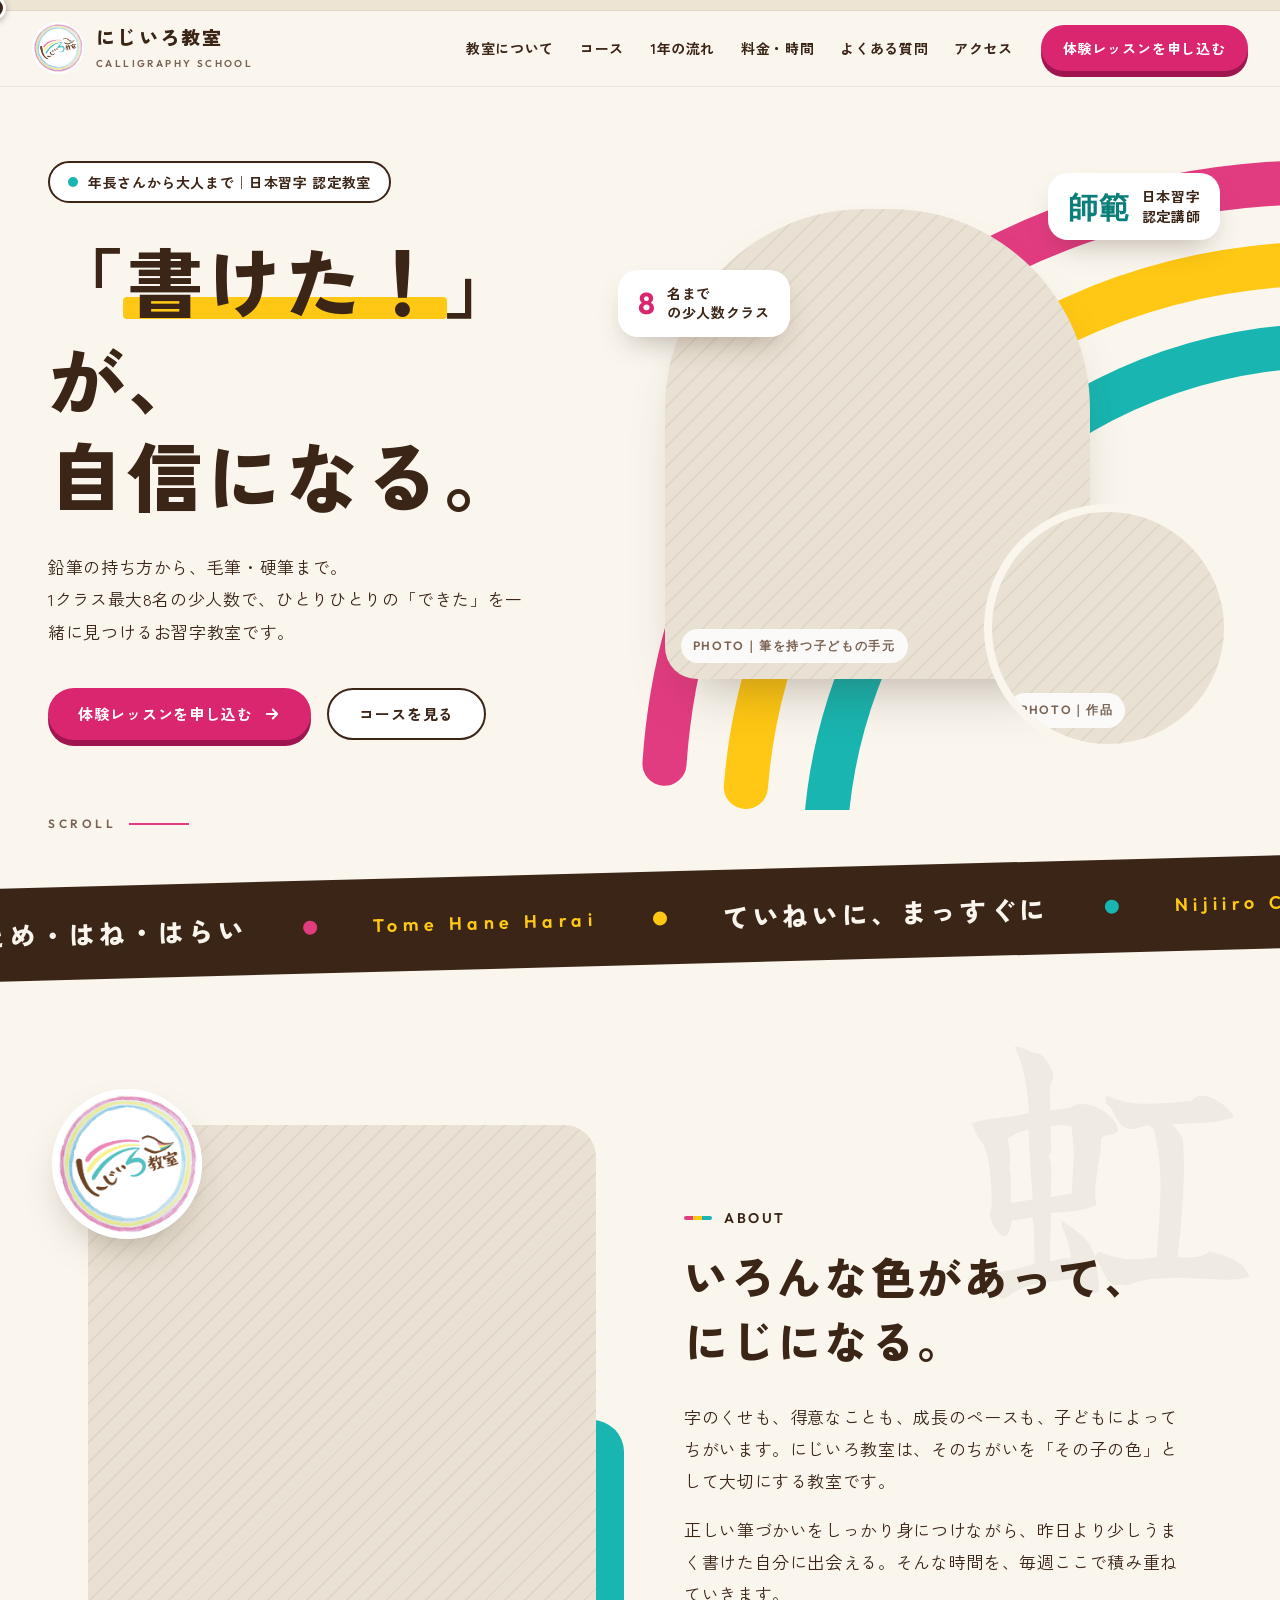
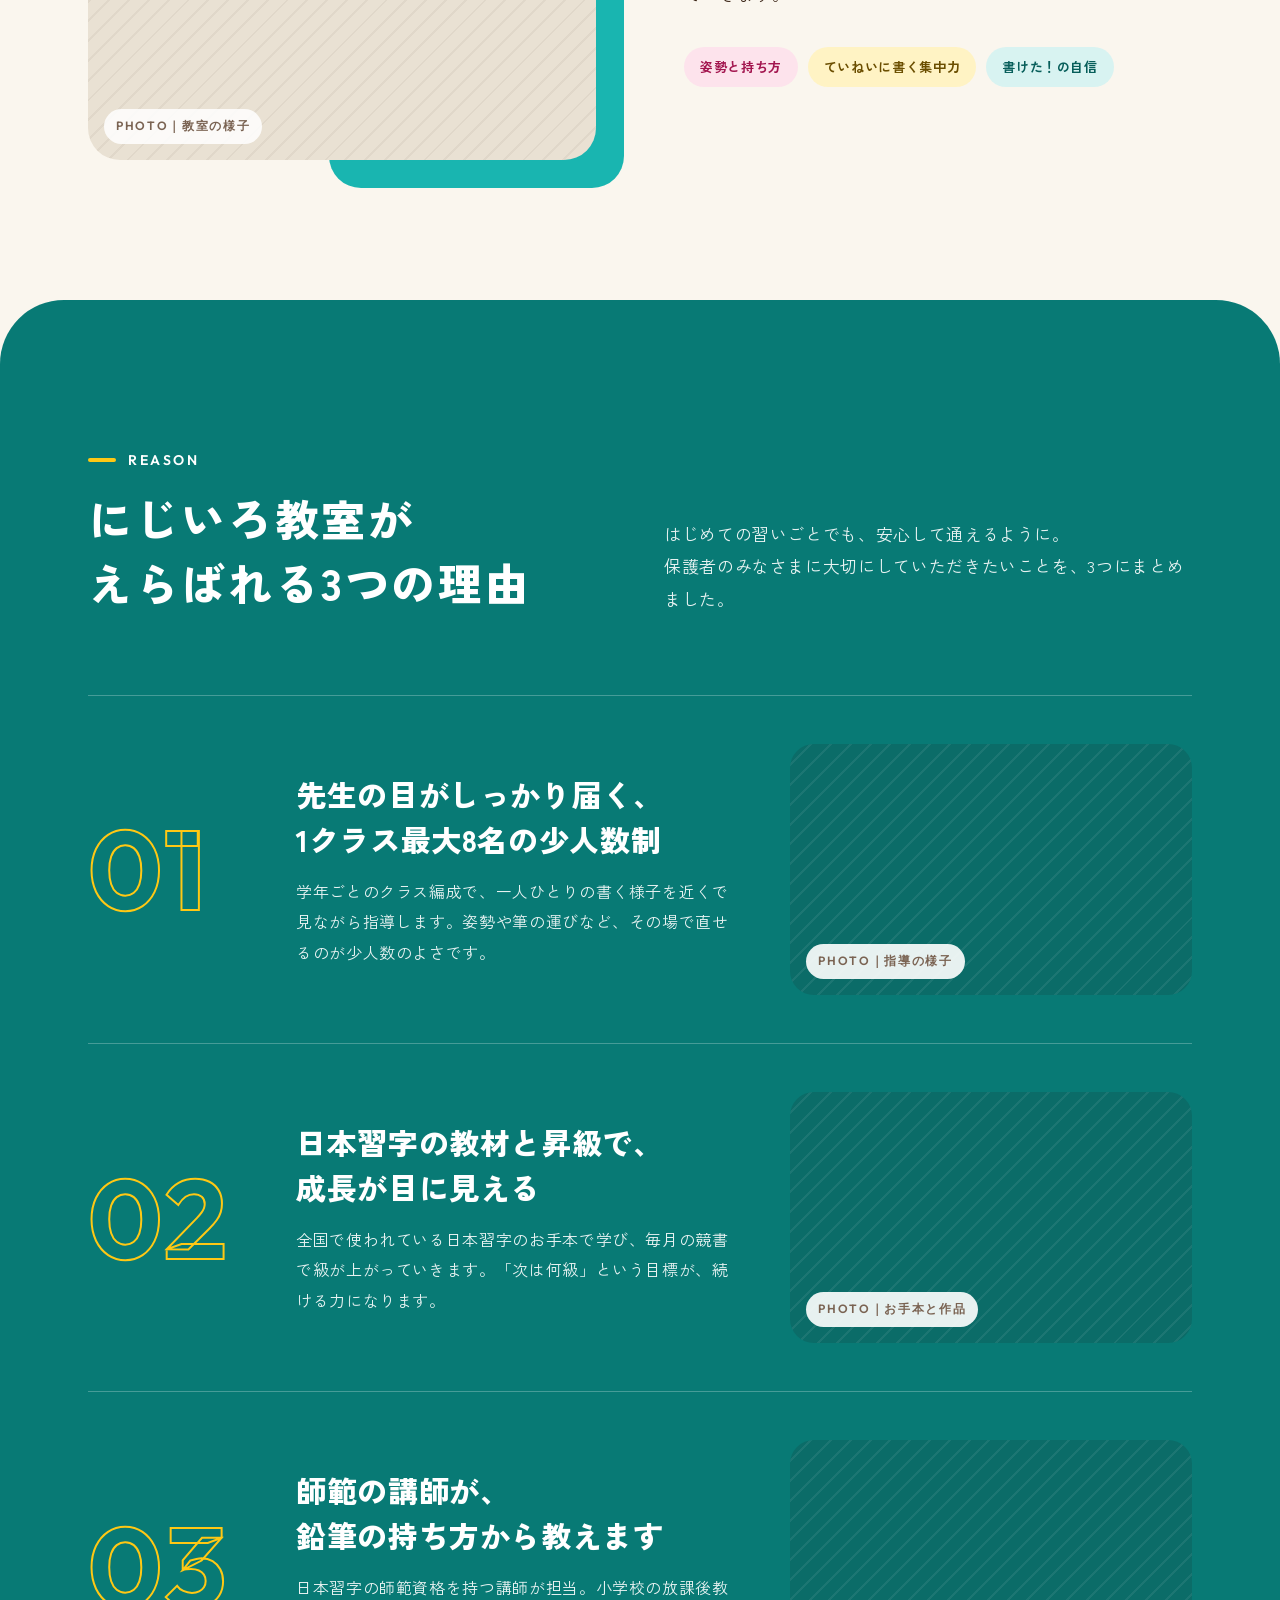
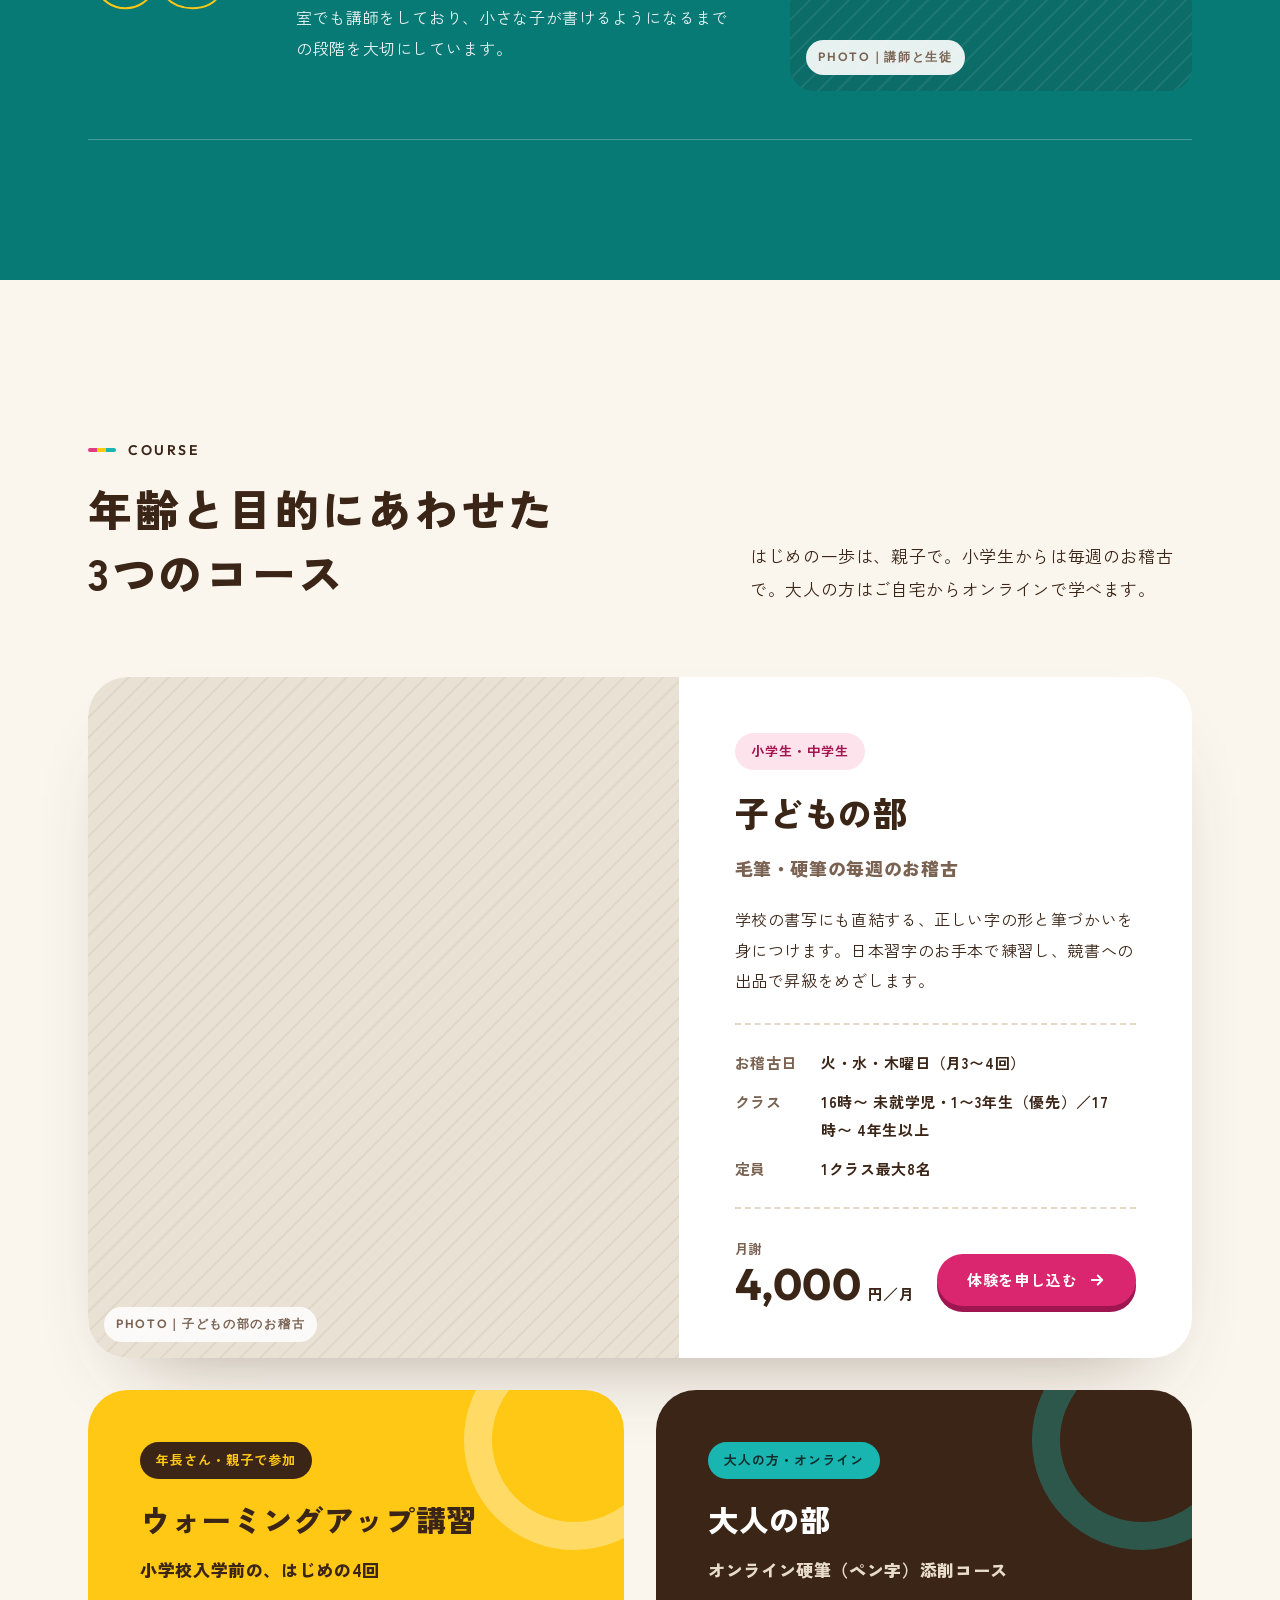
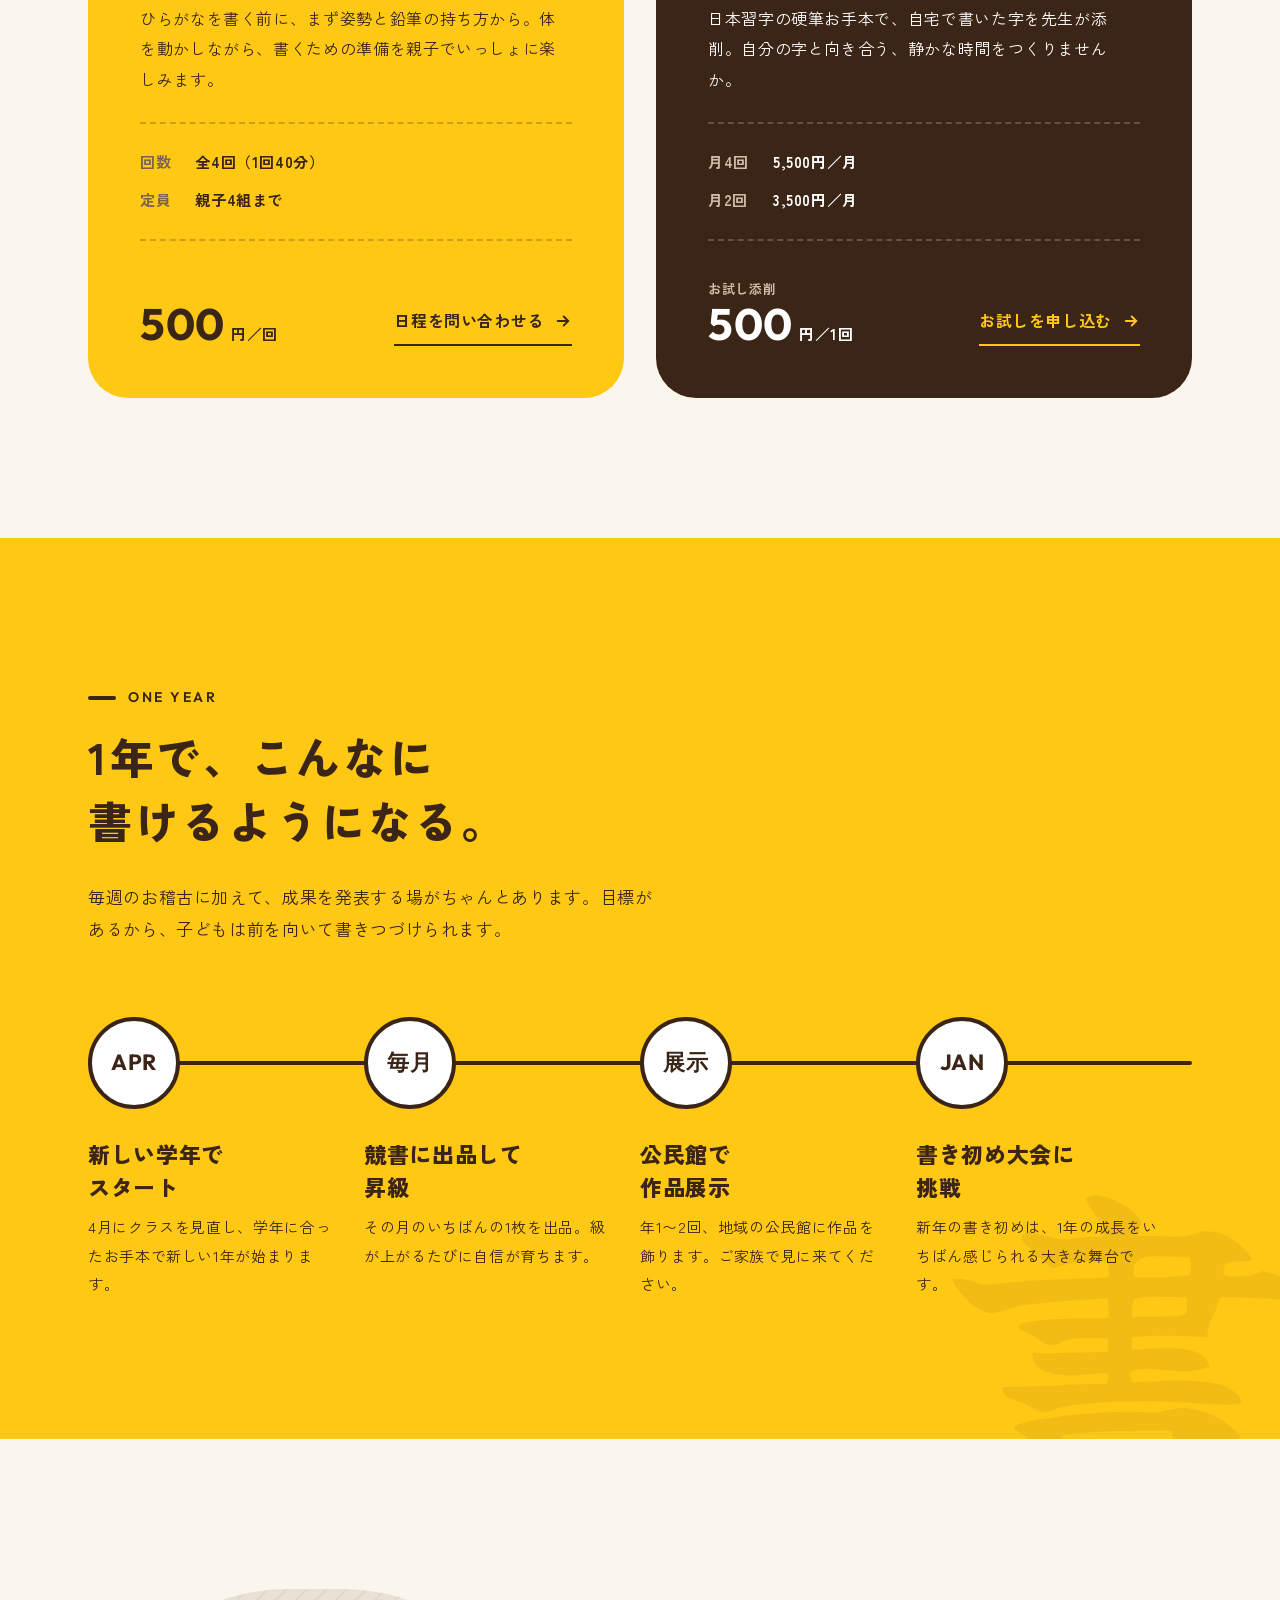
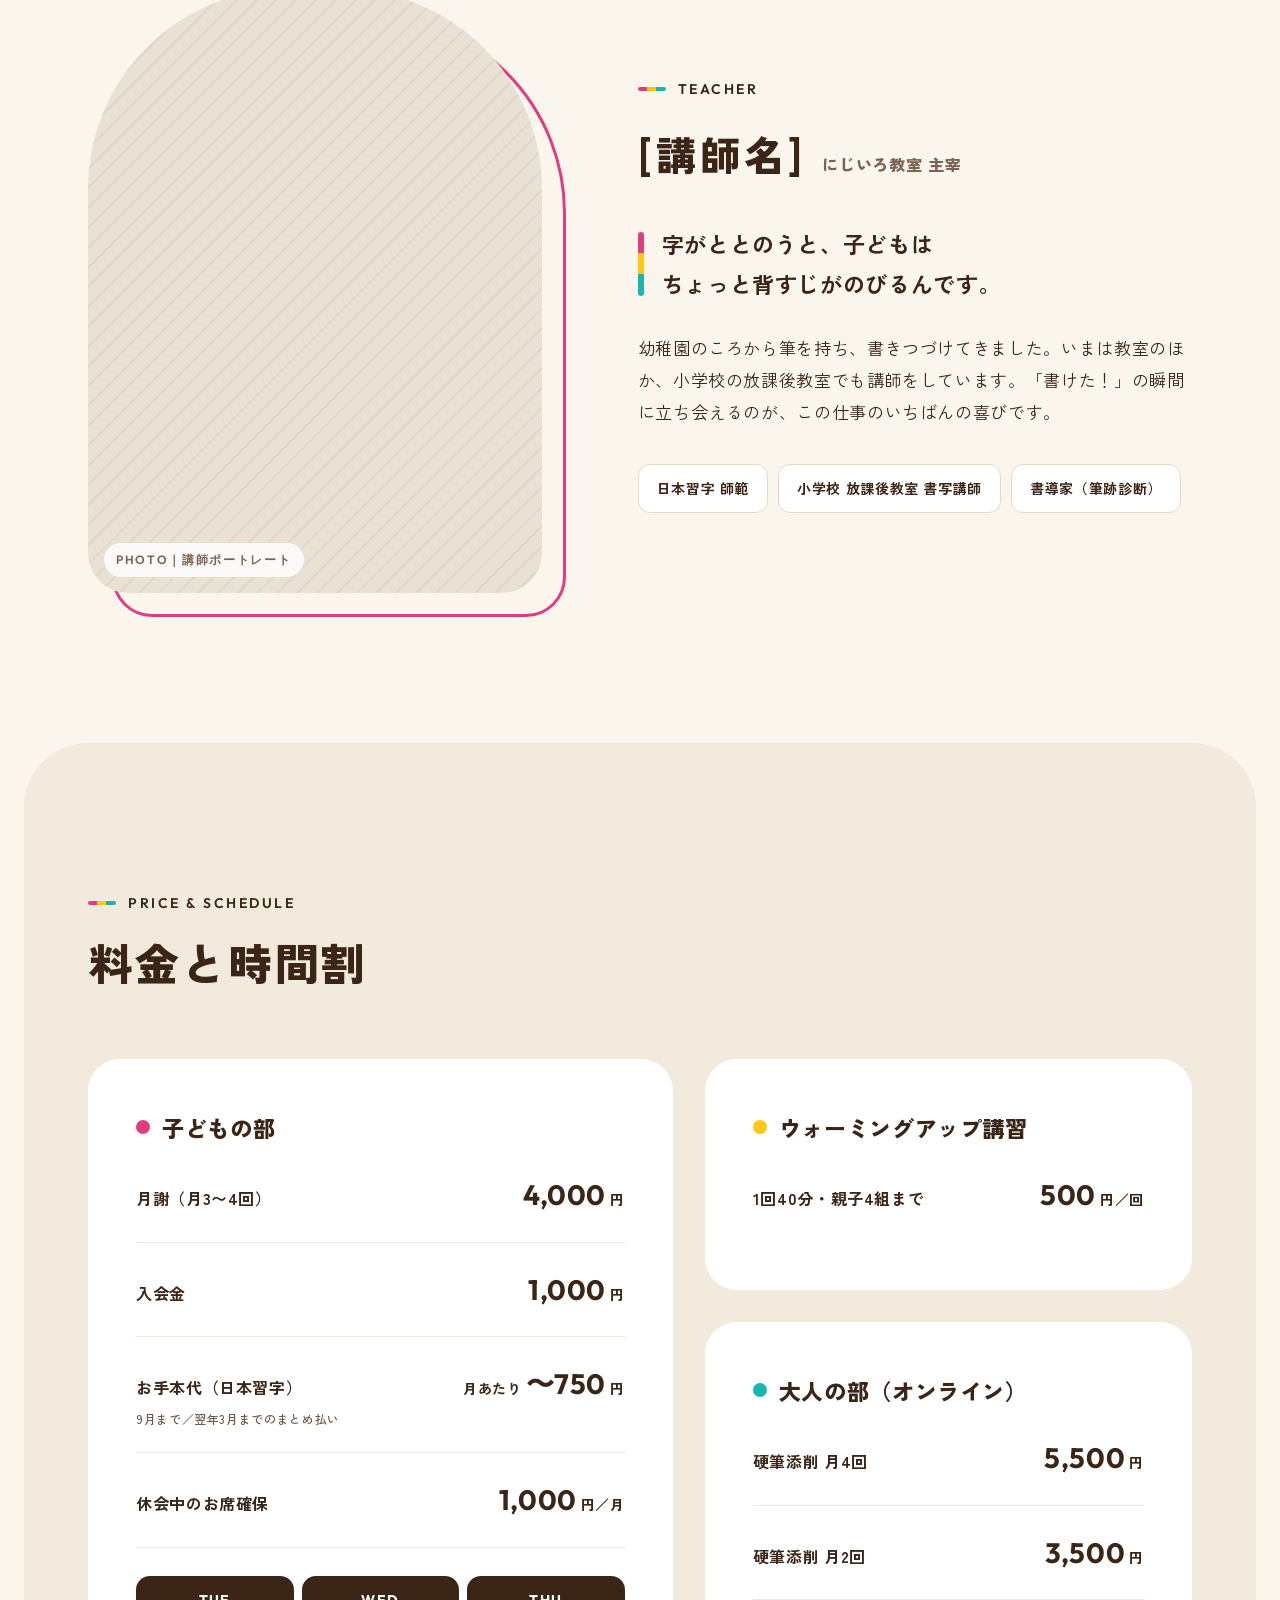
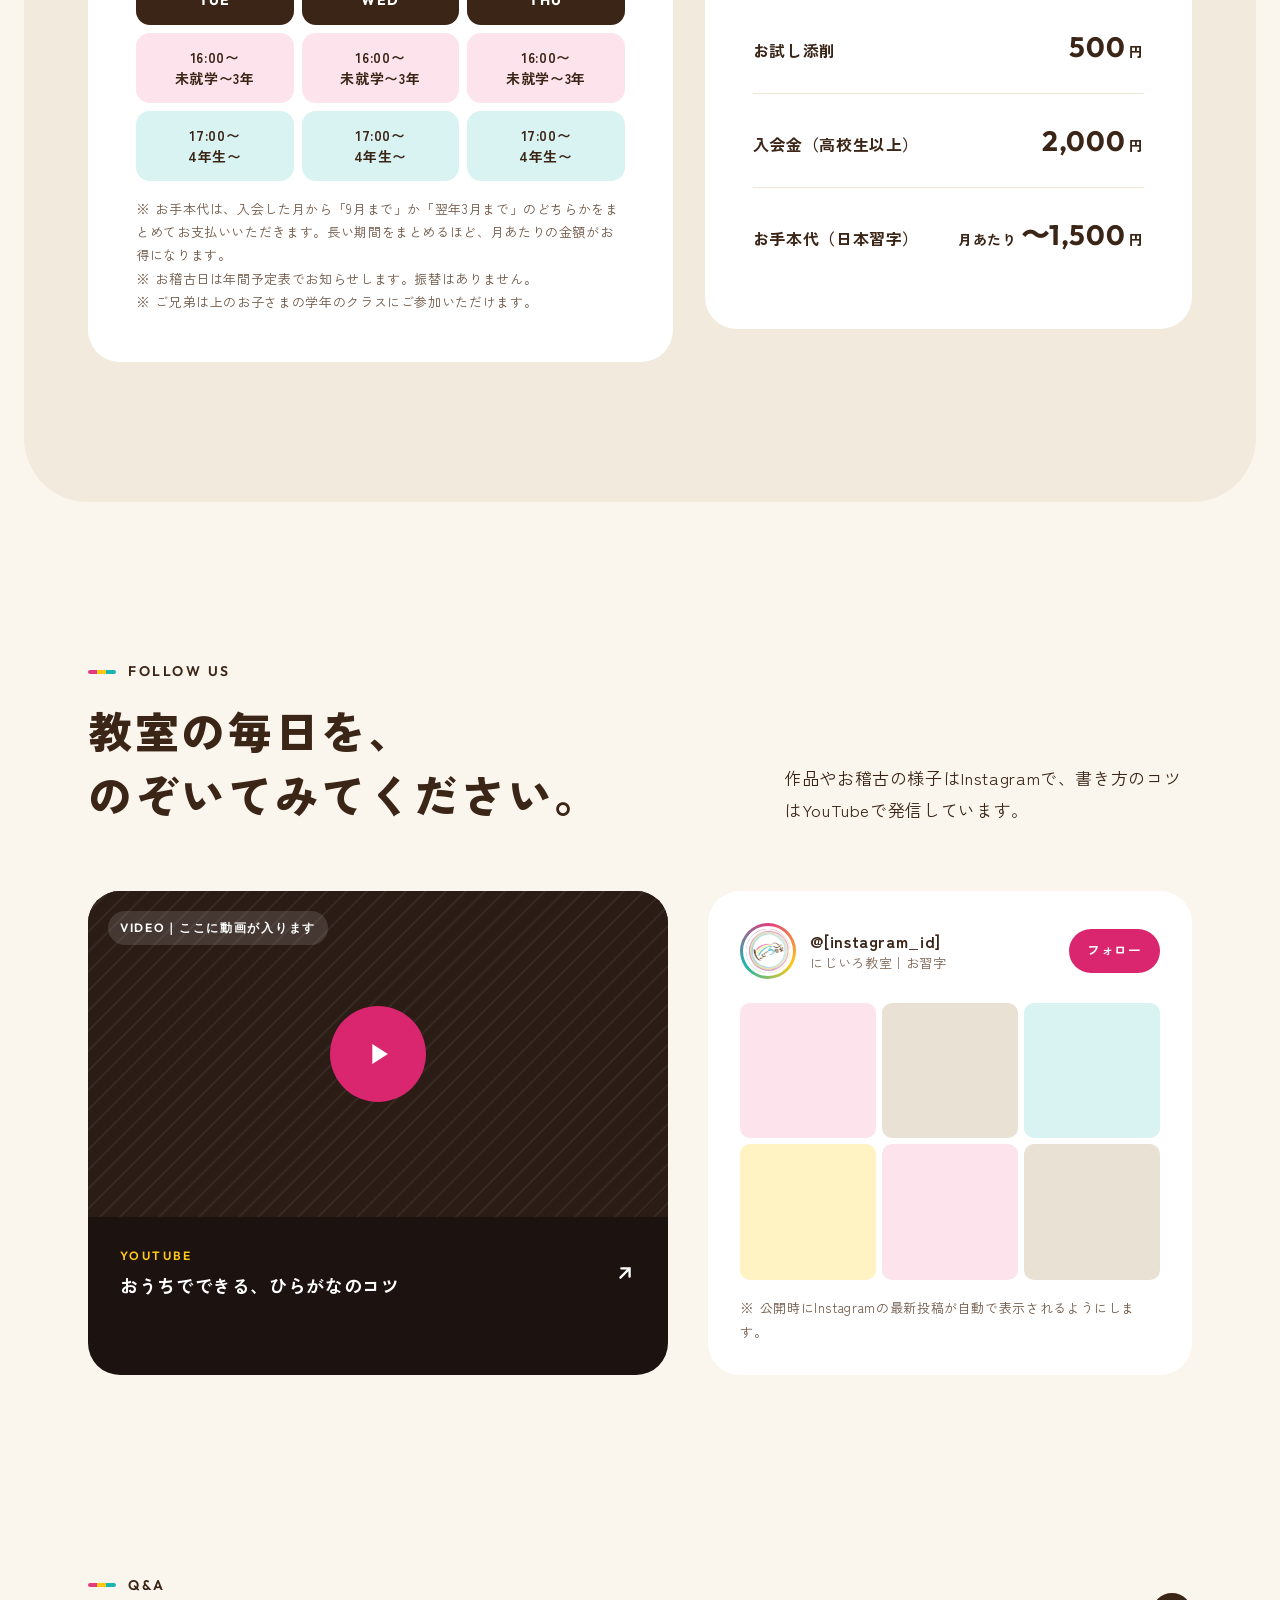
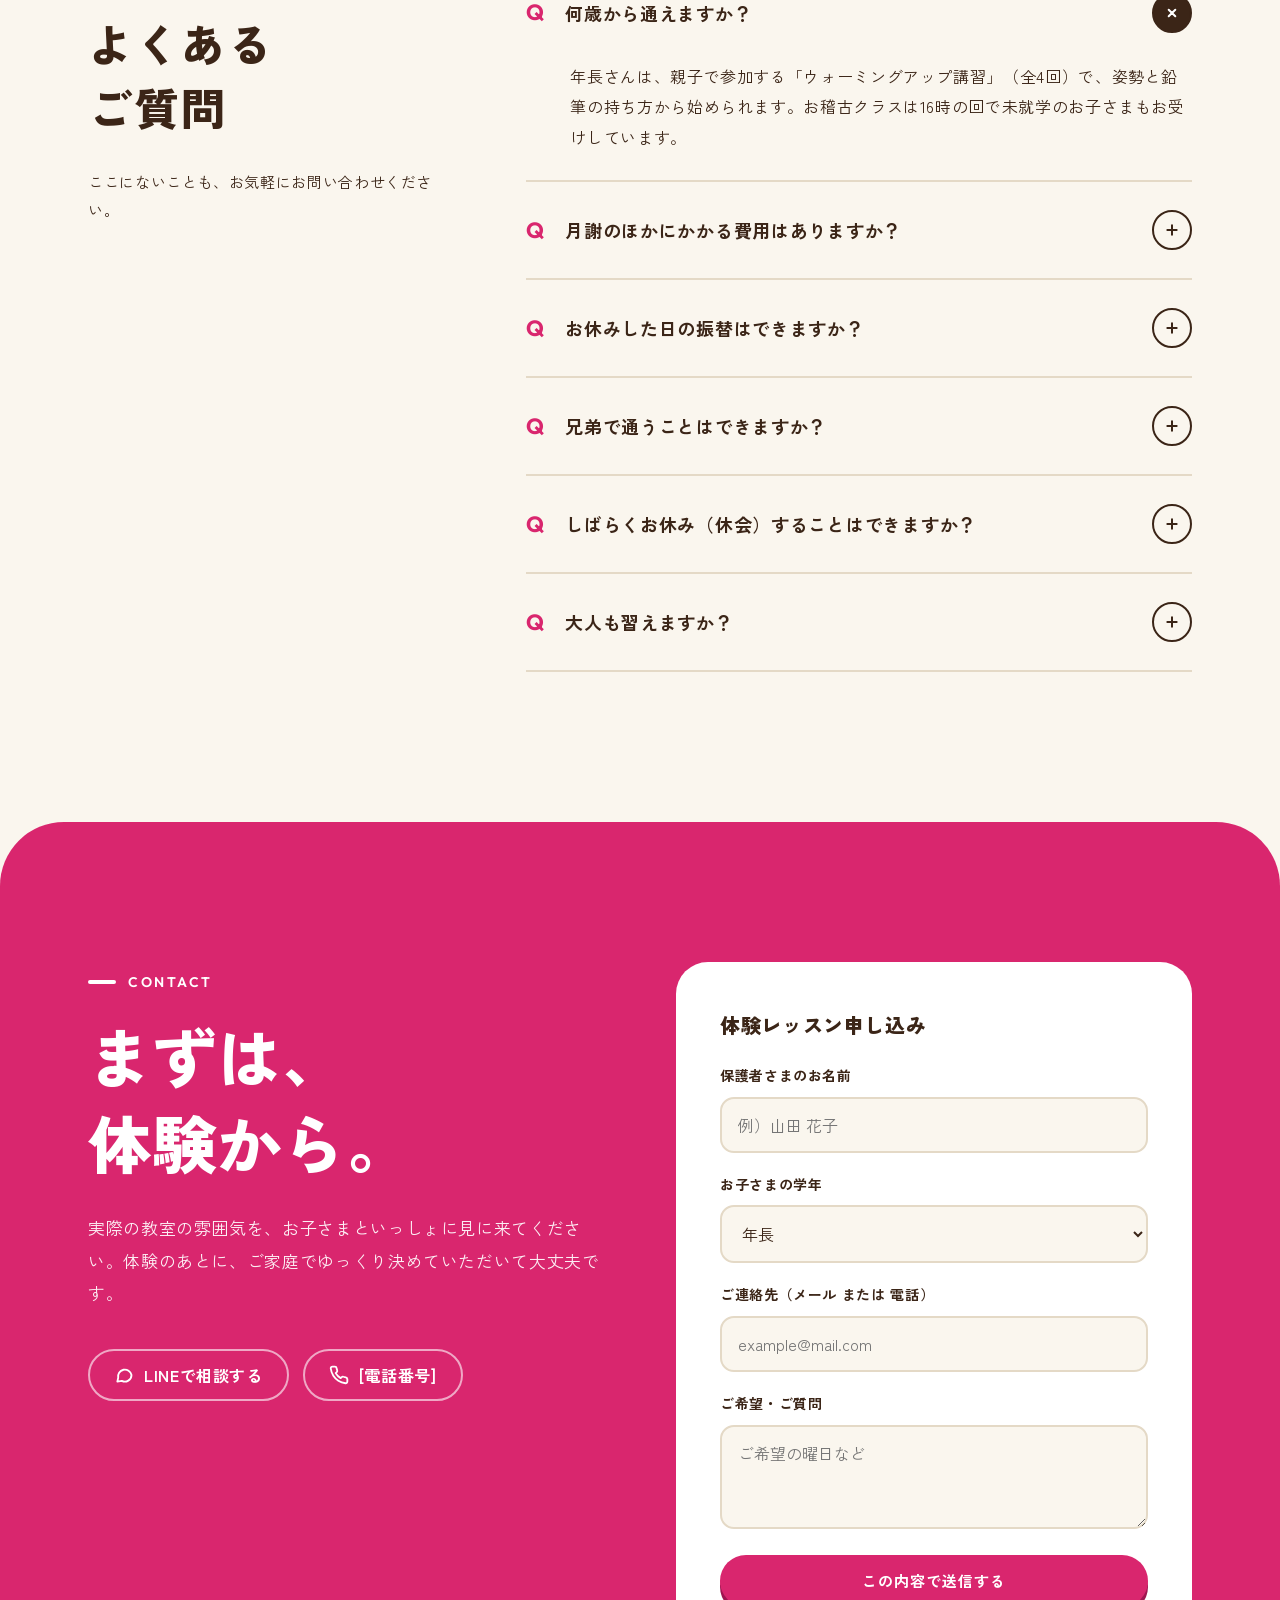
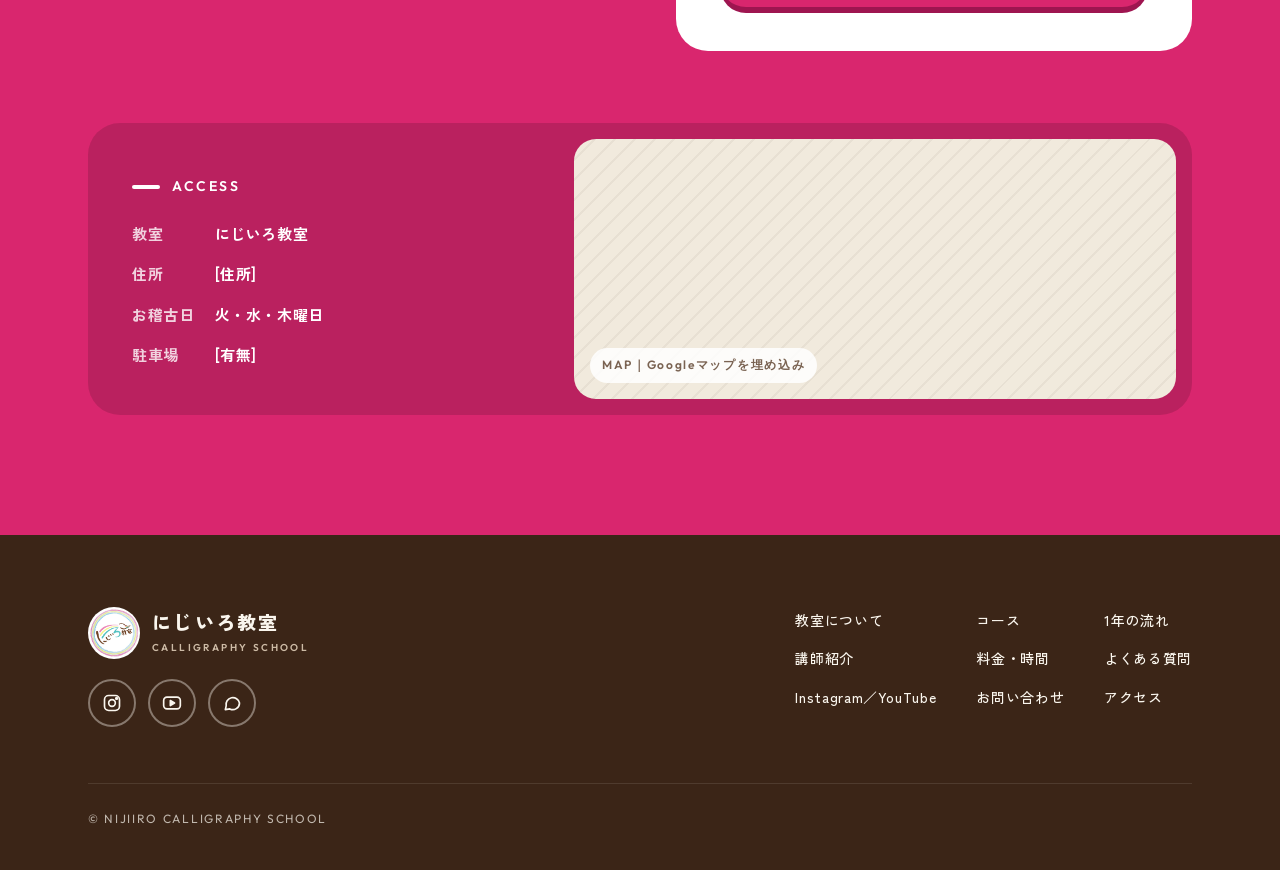
==== commit 299568dd: "入会金・お手本代の金額を記入、PayPayの記載を削除 Co-Authored-By: Claude Opus 5.5 <noreply@anthropic.com> Claude-Session: " ====
--- a/v2/index.html
+++ b/v2/index.html
@@ -586,15 +586,15 @@
         <div class="pbox rv">
           <h3><i style="background: #E23C80"></i>子どもの部</h3>
           <div class="prow"><span>月謝（月3〜4回）</span><span class="v">4,000<small>円</small></span></div>
-          <div class="prow"><span>入会金</span><span class="v" style="font-size: 18px">[金額]</span></div>
-          <div class="prow"><span>お手本代（日本習字）</span><span class="v" style="font-size: 18px">[金額]<small>年1回 または 半年ごと</small></span></div>
+          <div class="prow"><span>入会金</span><span class="v">1,000<small>円</small></span></div>
+          <div class="prow"><span>お手本代（日本習字）<br><small style="font-weight:500;font-size:12px;color:#6E5847">9月まで／翌年3月までのまとめ払い</small></span><span class="v"><small style="margin:0 4px 0 0">月あたり</small>〜750<small>円</small></span></div>
           <div class="prow"><span>休会中のお席確保</span><span class="v">1,000<small>円／月</small></span></div>
           <div class="sched" aria-label="時間割">
             <div class="d">TUE</div><div class="d">WED</div><div class="d">THU</div>
             <div class="s1">16:00〜<br>未就学〜3年</div><div class="s1">16:00〜<br>未就学〜3年</div><div class="s1">16:00〜<br>未就学〜3年</div>
-            <div class="s2">17:00〜<br>4年生以上</div><div class="s2">17:00〜<br>4年生以上</div><div class="s2">17:00〜<br>4年生以上</div>
+            <div class="s2">17:00〜<br>4年生〜</div><div class="s2">17:00〜<br>4年生〜</div><div class="s2">17:00〜<br>4年生〜</div>
           </div>
-          <p class="note">※ お支払いは現金またはPayPayです。<br>※ お稽古日は年間予定表でお知らせします。振替はありません。<br>※ ご兄弟は上のお子さまの学年のクラスにご参加いただけます。</p>
+          <p class="note">※ お手本代は、入会した月から「9月まで」か「翌年3月まで」のどちらかをまとめてお支払いいただきます。長い期間をまとめるほど、月あたりの金額がお得になります。<br>※ お稽古日は年間予定表でお知らせします。振替はありません。<br>※ ご兄弟は上のお子さまの学年のクラスにご参加いただけます。</p>
         </div>
         <div style="display: flex; flex-direction: column; gap: 32px">
           <div class="pbox rv">
@@ -606,6 +606,8 @@
             <div class="prow"><span>硬筆添削 月4回</span><span class="v">5,500<small>円</small></span></div>
             <div class="prow"><span>硬筆添削 月2回</span><span class="v">3,500<small>円</small></span></div>
             <div class="prow"><span>お試し添削</span><span class="v">500<small>円</small></span></div>
+            <div class="prow"><span>入会金（高校生以上）</span><span class="v">2,000<small>円</small></span></div>
+            <div class="prow"><span>お手本代（日本習字）</span><span class="v"><small style="margin:0 4px 0 0">月あたり</small>〜1,500<small>円</small></span></div>
           </div>
         </div>
       </div>
@@ -670,7 +672,7 @@
         </details>
         <details class="fitem">
           <summary class="fq"><span class="q">Q</span><span>月謝のほかにかかる費用はありますか？</span><span class="pm"><svg width="16" height="16" viewBox="0 0 24 24" fill="none" stroke="currentColor" stroke-width="3" stroke-linecap="round" aria-hidden="true"><path d="M12 5v14M5 12h14"></path></svg></span></summary>
-          <p class="fa">入会時の入会金と、日本習字のお手本代がかかります。お手本代は1年分まとめて（3月にご請求）か、半年ごと（3月・9月にご請求）からお選びいただけます。月謝は現金またはPayPayでお支払いいただけます。</p>
+          <p class="fa">入会時に入会金（子ども1,000円、高校生以上2,000円）と、日本習字のお手本代がかかります。お手本代は月あたり子ども750円まで・大人1,500円までで、入会した月から「9月まで」か「翌年3月まで」のどちらかをまとめてお支払いいただきます。長い期間をまとめるほど、月あたりの金額がお得になります。</p>
         </details>
         <details class="fitem">
           <summary class="fq"><span class="q">Q</span><span>お休みした日の振替はできますか？</span><span class="pm"><svg width="16" height="16" viewBox="0 0 24 24" fill="none" stroke="currentColor" stroke-width="3" stroke-linecap="round" aria-hidden="true"><path d="M12 5v14M5 12h14"></path></svg></span></summary>
